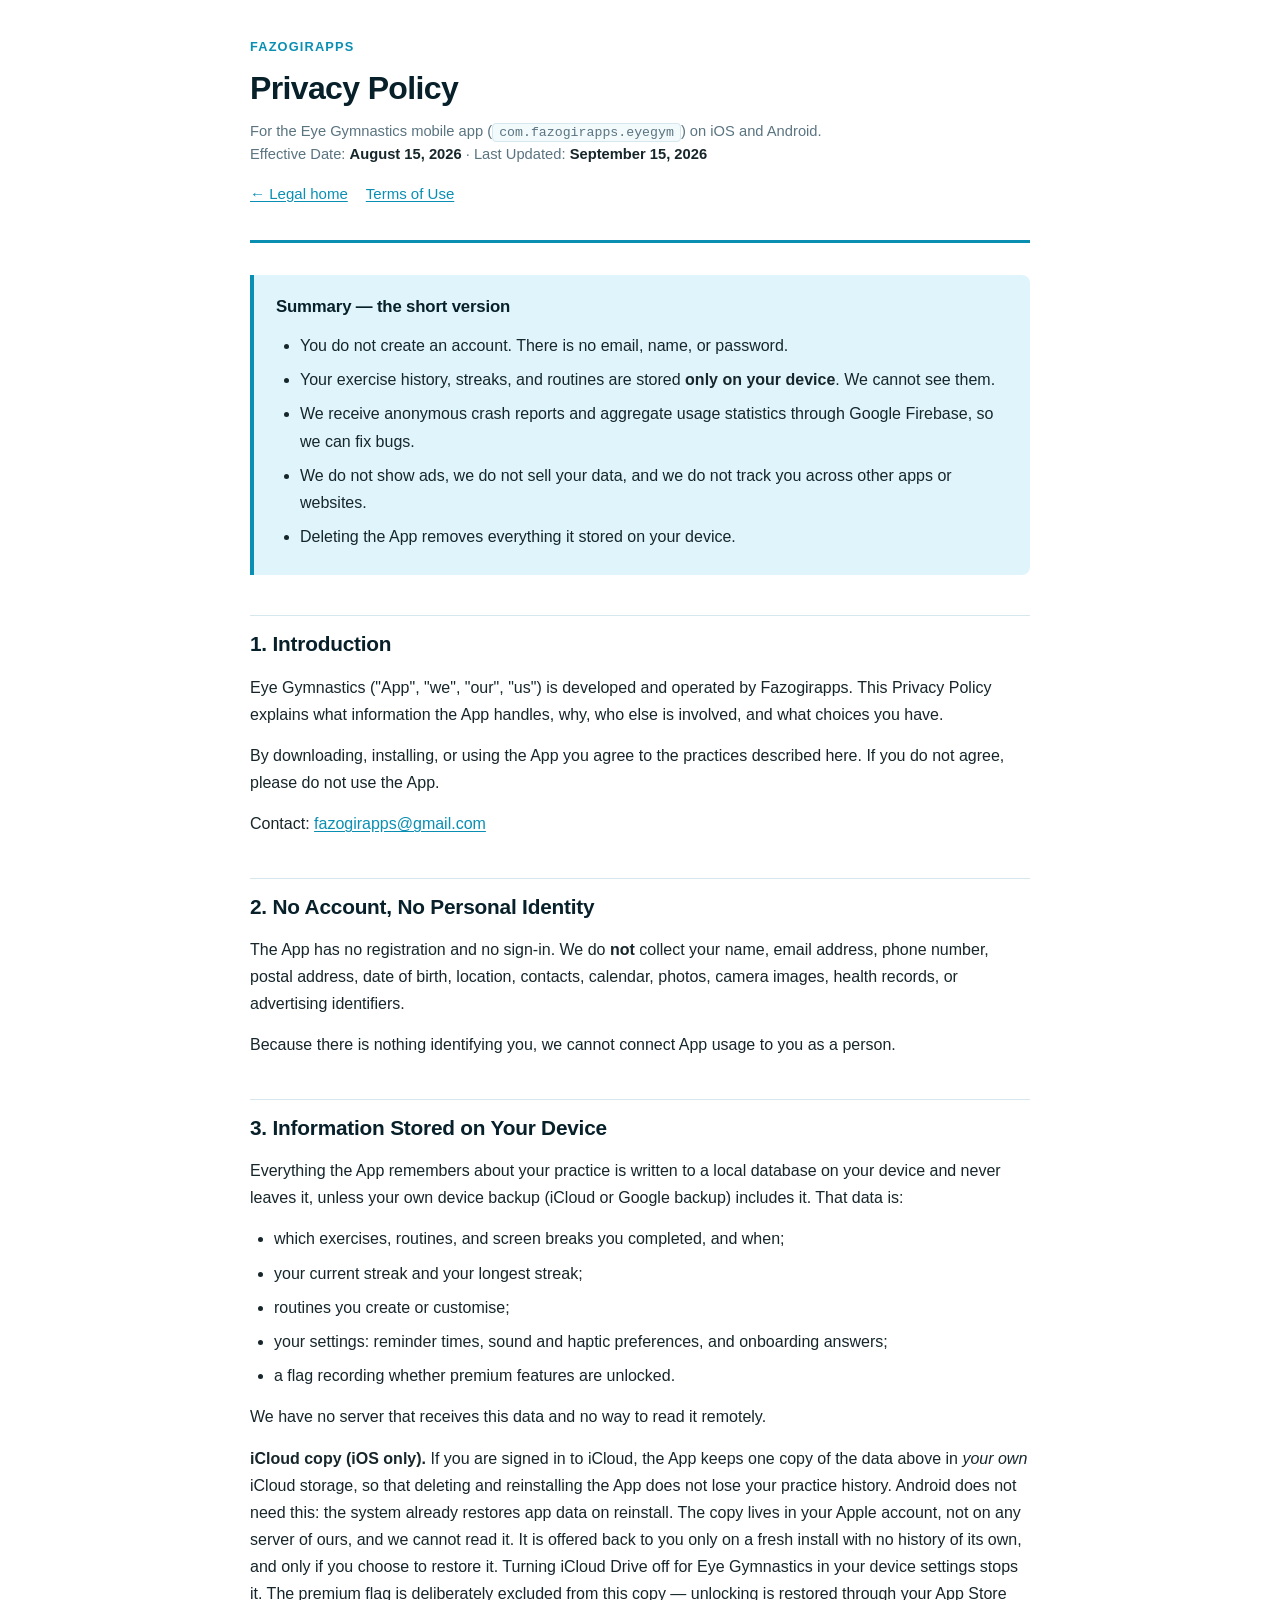
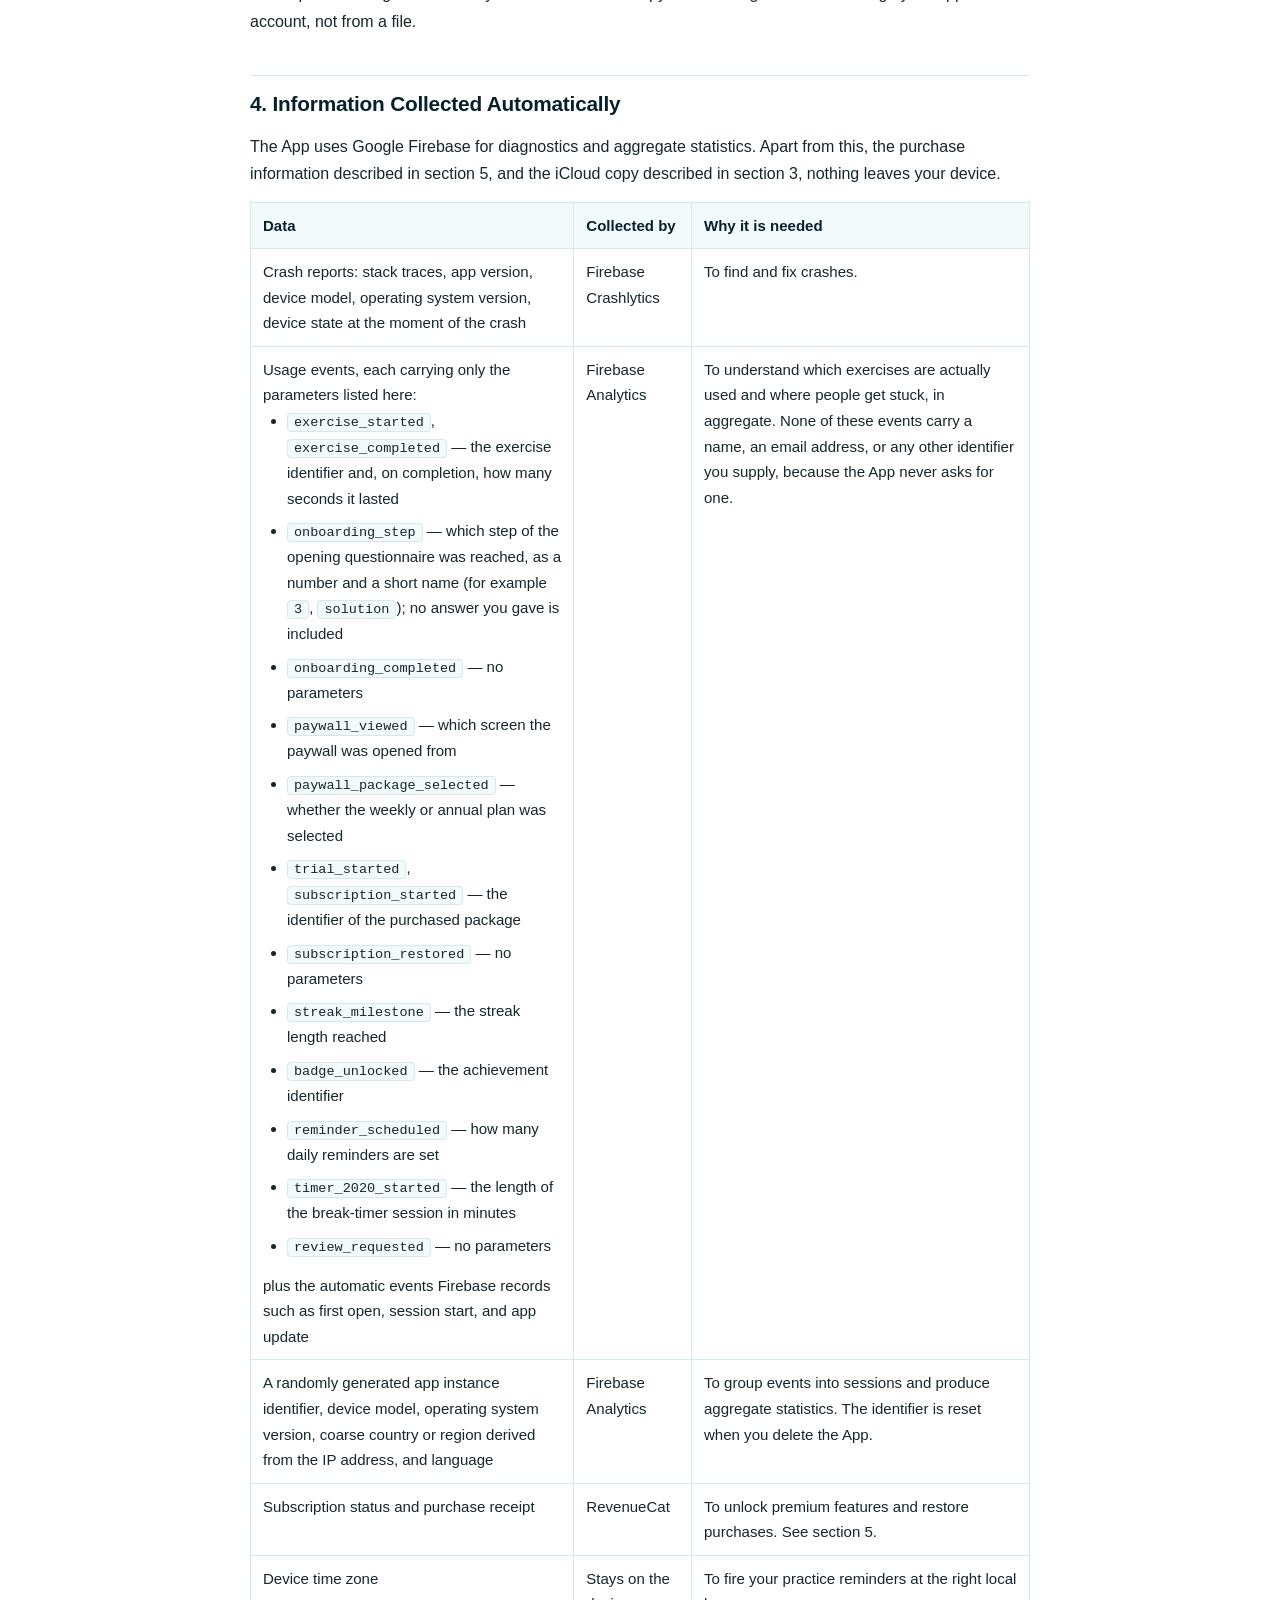
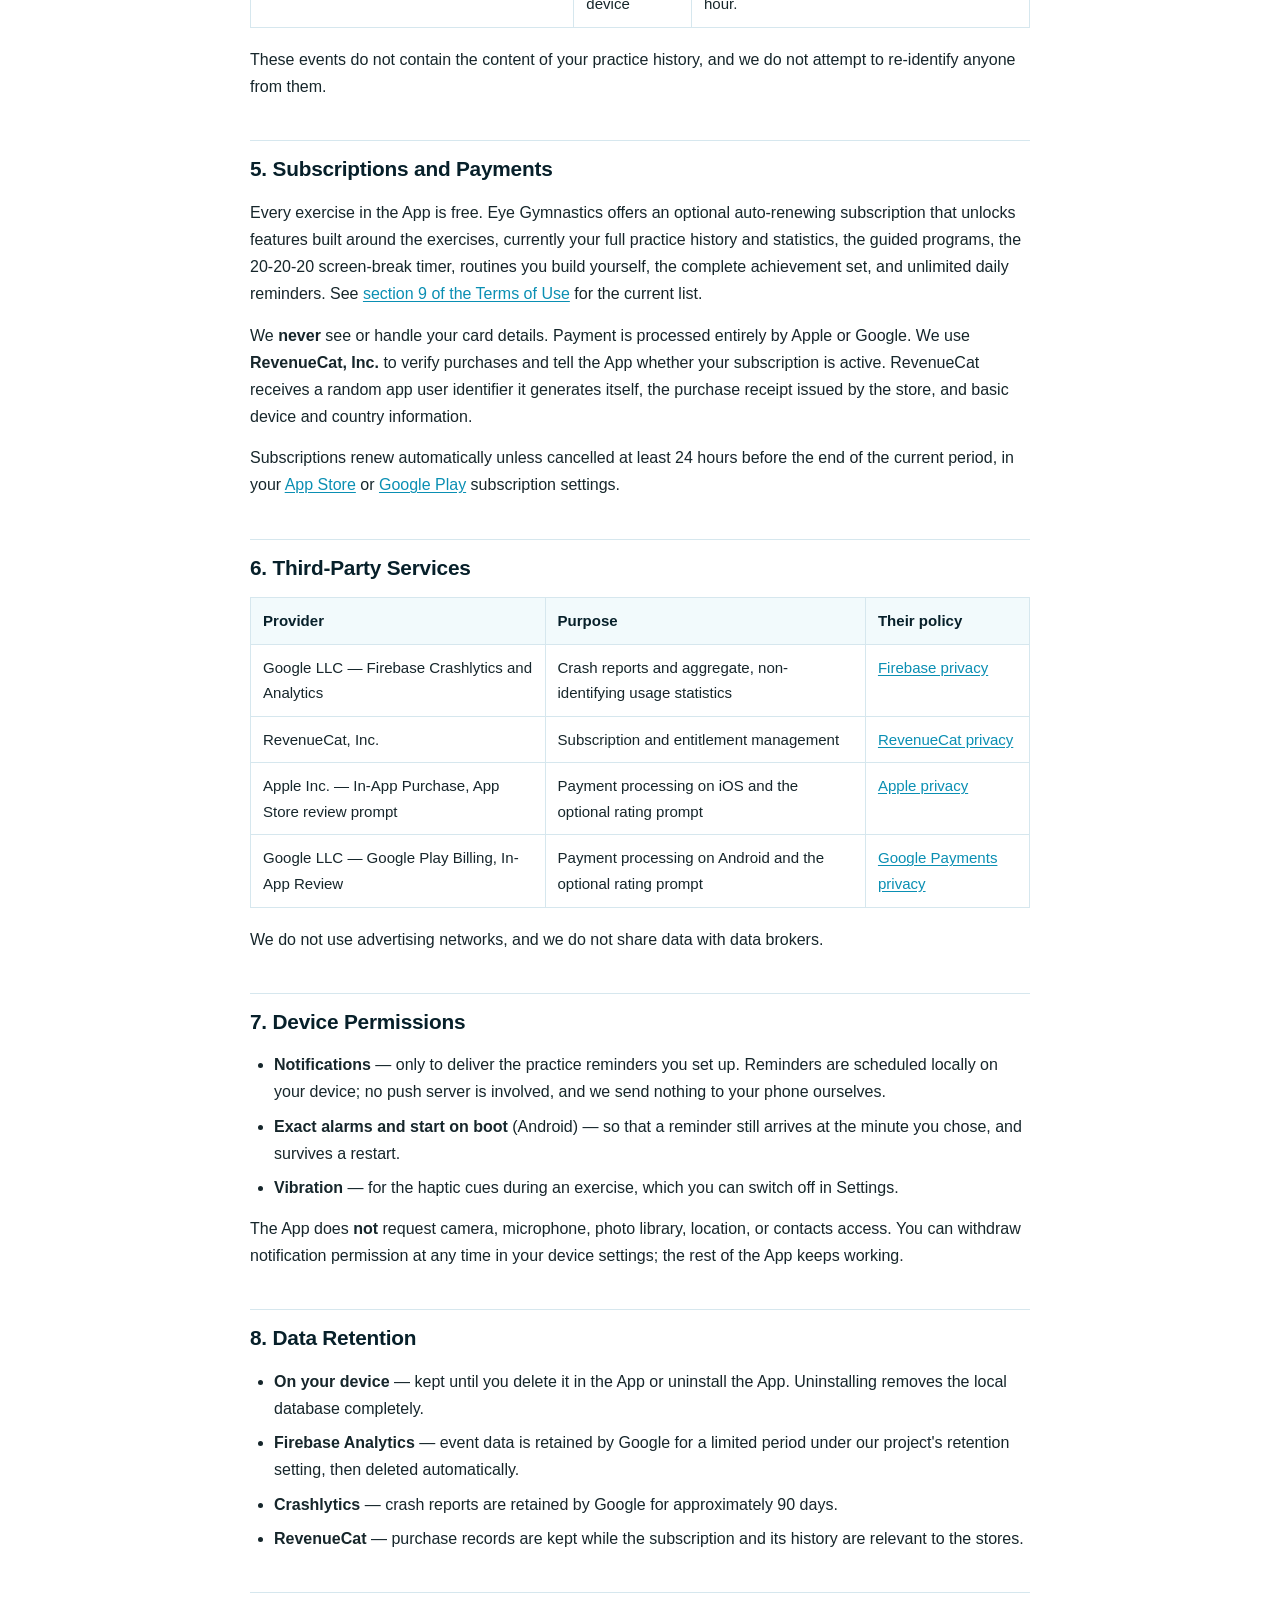
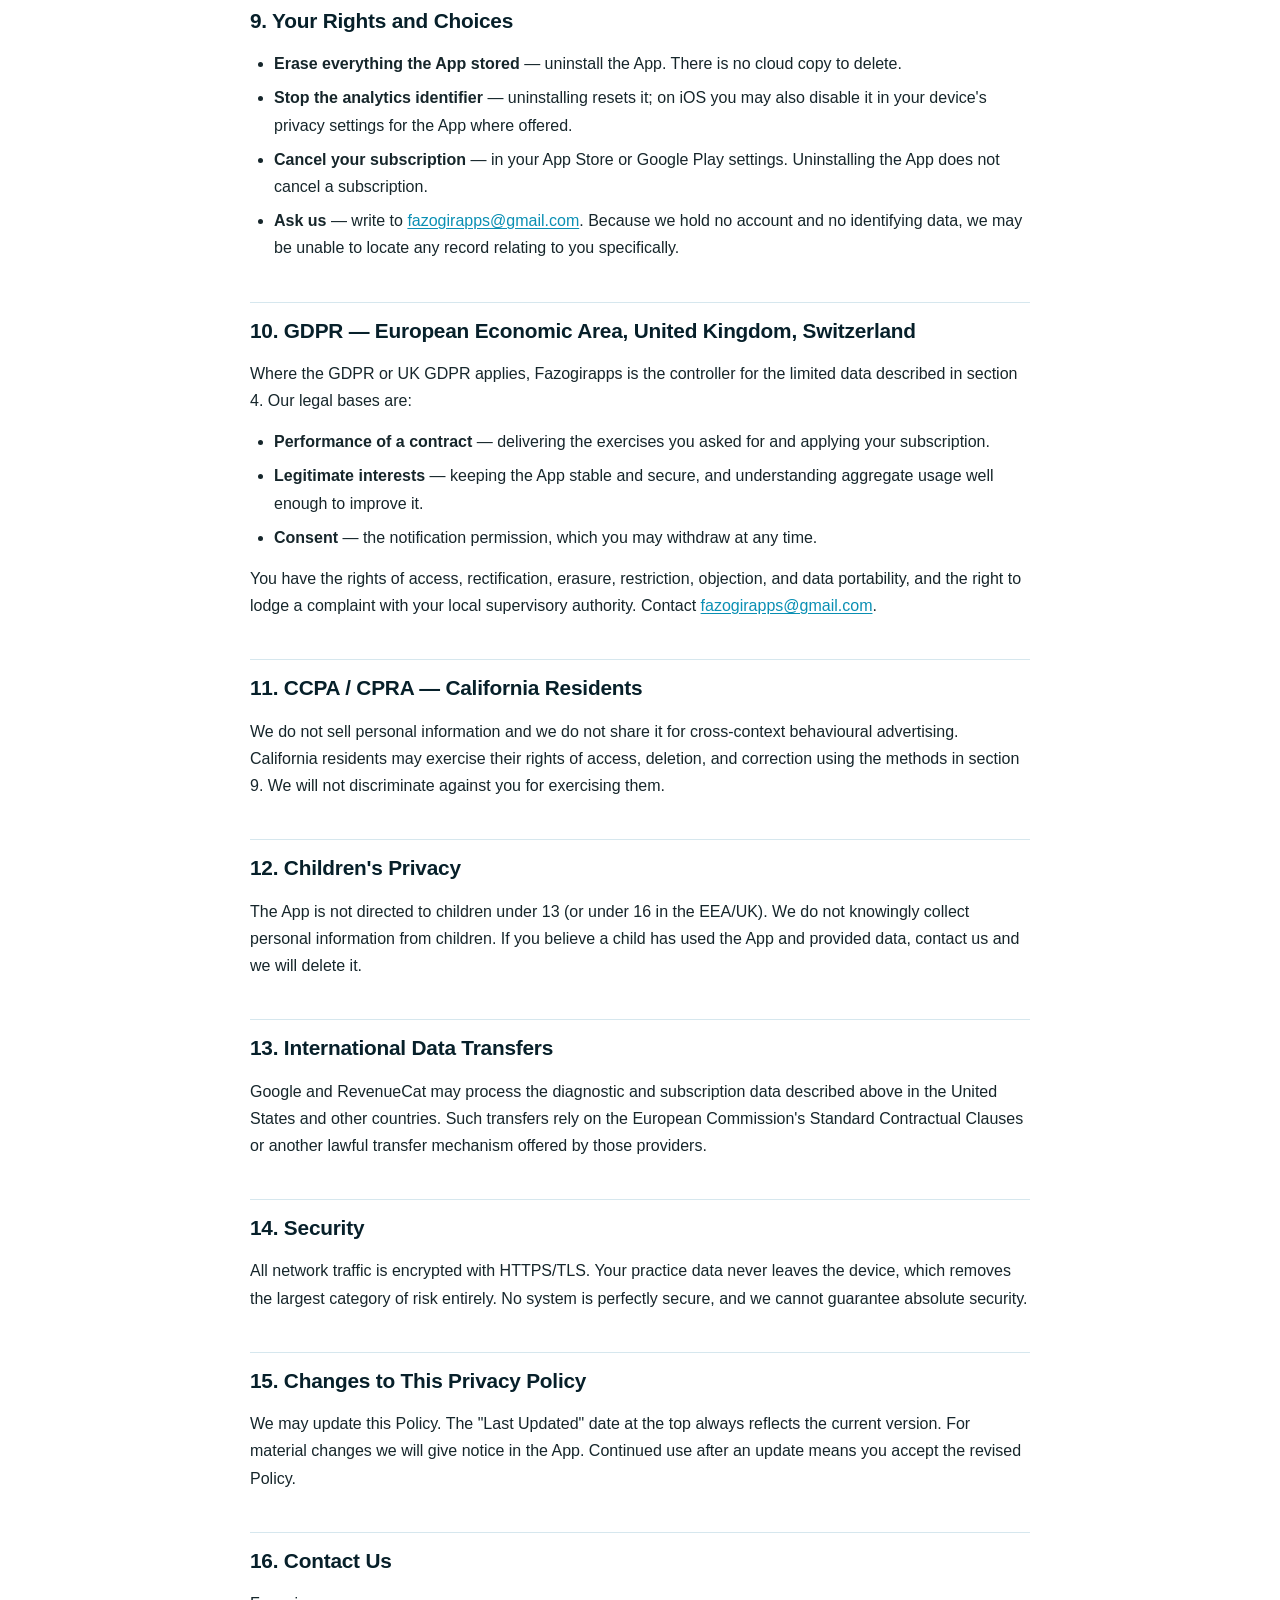
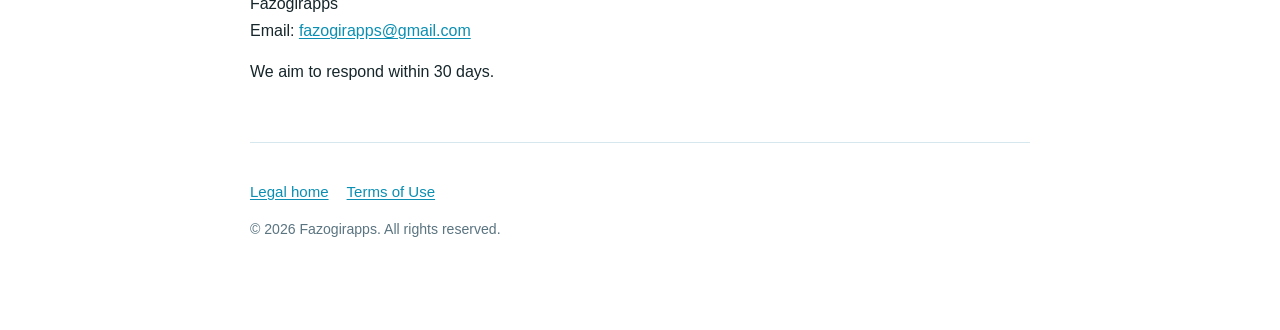
==== privacy.html @ 9fdc8860 "Disclose the onboarding step event The app now reports which step of the opening questionnaire a per" ====
<!DOCTYPE html>
<html lang="en">
<head>
<meta charset="UTF-8">
<meta name="viewport" content="width=device-width, initial-scale=1.0">
<title>Privacy Policy — Eye Gymnastics</title>
<meta name="description" content="Privacy Policy for Eye Gymnastics, a guided eye-exercise app for digital eye strain by Fazogirapps.">
<link rel="stylesheet" href="assets/style.css">
</head>
<body>

<header class="doc-header">
  <span class="brand">Fazogirapps</span>
  <h1>Privacy Policy</h1>
  <p class="meta">
    For the Eye Gymnastics mobile app (<code>com.fazogirapps.eyegym</code>) on iOS and Android.<br>
    Effective Date: <strong>August 15, 2026</strong> · Last Updated: <strong>September 15, 2026</strong>
  </p>
  <p class="nav-links"><a href="index.html">← Legal home</a><a href="terms.html">Terms of Use</a></p>
</header>

<div class="summary">
  <h2>Summary — the short version</h2>
  <ul>
    <li>You do not create an account. There is no email, name, or password.</li>
    <li>Your exercise history, streaks, and routines are stored <strong>only on your device</strong>. We cannot see them.</li>
    <li>We receive anonymous crash reports and aggregate usage statistics through Google Firebase, so we can fix bugs.</li>
    <li>We do not show ads, we do not sell your data, and we do not track you across other apps or websites.</li>
    <li>Deleting the App removes everything it stored on your device.</li>
  </ul>
</div>

<h2>1. Introduction</h2>
<p>Eye Gymnastics ("App", "we", "our", "us") is developed and operated by Fazogirapps. This Privacy Policy explains what information the App handles, why, who else is involved, and what choices you have.</p>
<p>By downloading, installing, or using the App you agree to the practices described here. If you do not agree, please do not use the App.</p>
<p>Contact: <a href="mailto:fazogirapps@gmail.com">fazogirapps@gmail.com</a></p>

<h2>2. No Account, No Personal Identity</h2>
<p>The App has no registration and no sign-in. We do <strong>not</strong> collect your name, email address, phone number, postal address, date of birth, location, contacts, calendar, photos, camera images, health records, or advertising identifiers.</p>
<p>Because there is nothing identifying you, we cannot connect App usage to you as a person.</p>

<h2>3. Information Stored on Your Device</h2>
<p>Everything the App remembers about your practice is written to a local database on your device and never leaves it, unless your own device backup (iCloud or Google backup) includes it. That data is:</p>
<ul>
  <li>which exercises, routines, and screen breaks you completed, and when;</li>
  <li>your current streak and your longest streak;</li>
  <li>routines you create or customise;</li>
  <li>your settings: reminder times, sound and haptic preferences, and onboarding answers;</li>
  <li>a flag recording whether premium features are unlocked.</li>
</ul>
<p>We have no server that receives this data and no way to read it remotely.</p>
<p><strong>iCloud copy (iOS only).</strong> If you are signed in to iCloud, the App keeps one copy of the data above in <em>your own</em> iCloud storage, so that deleting and reinstalling the App does not lose your practice history. Android does not need this: the system already restores app data on reinstall. The copy lives in your Apple account, not on any server of ours, and we cannot read it. It is offered back to you only on a fresh install with no history of its own, and only if you choose to restore it. Turning iCloud Drive off for Eye Gymnastics in your device settings stops it. The premium flag is deliberately excluded from this copy — unlocking is restored through your App Store account, not from a file.</p>

<h2>4. Information Collected Automatically</h2>
<p>The App uses Google Firebase for diagnostics and aggregate statistics. Apart from this, the purchase information described in section 5, and the iCloud copy described in section 3, nothing leaves your device.</p>
<div class="table-wrap">
<table>
  <thead>
    <tr><th>Data</th><th>Collected by</th><th>Why it is needed</th></tr>
  </thead>
  <tbody>
    <tr>
      <td>Crash reports: stack traces, app version, device model, operating system version, device state at the moment of the crash</td>
      <td>Firebase Crashlytics</td>
      <td>To find and fix crashes.</td>
    </tr>
    <tr>
      <td>Usage events, each carrying only the parameters listed here:
        <ul>
          <li><code>exercise_started</code>, <code>exercise_completed</code> — the exercise identifier and, on completion, how many seconds it lasted</li>
          <li><code>onboarding_step</code> — which step of the opening questionnaire was reached, as a number and a short name (for example <code>3</code>, <code>solution</code>); no answer you gave is included</li>
          <li><code>onboarding_completed</code> — no parameters</li>
          <li><code>paywall_viewed</code> — which screen the paywall was opened from</li>
          <li><code>paywall_package_selected</code> — whether the weekly or annual plan was selected</li>
          <li><code>trial_started</code>, <code>subscription_started</code> — the identifier of the purchased package</li>
          <li><code>subscription_restored</code> — no parameters</li>
          <li><code>streak_milestone</code> — the streak length reached</li>
          <li><code>badge_unlocked</code> — the achievement identifier</li>
          <li><code>reminder_scheduled</code> — how many daily reminders are set</li>
          <li><code>timer_2020_started</code> — the length of the break-timer session in minutes</li>
          <li><code>review_requested</code> — no parameters</li>
        </ul>
        plus the automatic events Firebase records such as first open, session start, and app update</td>
      <td>Firebase Analytics</td>
      <td>To understand which exercises are actually used and where people get stuck, in aggregate. None of these events carry a name, an email address, or any other identifier you supply, because the App never asks for one.</td>
    </tr>
    <tr>
      <td>A randomly generated app instance identifier, device model, operating system version, coarse country or region derived from the IP address, and language</td>
      <td>Firebase Analytics</td>
      <td>To group events into sessions and produce aggregate statistics. The identifier is reset when you delete the App.</td>
    </tr>
    <tr>
      <td>Subscription status and purchase receipt</td>
      <td>RevenueCat</td>
      <td>To unlock premium features and restore purchases. See section 5.</td>
    </tr>
    <tr>
      <td>Device time zone</td>
      <td>Stays on the device</td>
      <td>To fire your practice reminders at the right local hour.</td>
    </tr>
  </tbody>
</table>
</div>
<p>These events do not contain the content of your practice history, and we do not attempt to re-identify anyone from them.</p>

<h2>5. Subscriptions and Payments</h2>
<p>Every exercise in the App is free. Eye Gymnastics offers an optional auto-renewing subscription that unlocks features built around the exercises, currently your full practice history and statistics, the guided programs, the 20-20-20 screen-break timer, routines you build yourself, the complete achievement set, and unlimited daily reminders. See <a href="terms.html">section 9 of the Terms of Use</a> for the current list.</p>
<p>We <strong>never</strong> see or handle your card details. Payment is processed entirely by Apple or Google. We use <strong>RevenueCat, Inc.</strong> to verify purchases and tell the App whether your subscription is active. RevenueCat receives a random app user identifier it generates itself, the purchase receipt issued by the store, and basic device and country information.</p>
<p>Subscriptions renew automatically unless cancelled at least 24 hours before the end of the current period, in your <a href="https://apps.apple.com/account/subscriptions" target="_blank" rel="noopener">App Store</a> or <a href="https://play.google.com/store/account/subscriptions" target="_blank" rel="noopener">Google Play</a> subscription settings.</p>

<h2>6. Third-Party Services</h2>
<div class="table-wrap">
<table>
  <thead>
    <tr><th>Provider</th><th>Purpose</th><th>Their policy</th></tr>
  </thead>
  <tbody>
    <tr>
      <td>Google LLC — Firebase Crashlytics and Analytics</td>
      <td>Crash reports and aggregate, non-identifying usage statistics</td>
      <td><a href="https://firebase.google.com/support/privacy" target="_blank" rel="noopener">Firebase privacy</a></td>
    </tr>
    <tr>
      <td>RevenueCat, Inc.</td>
      <td>Subscription and entitlement management</td>
      <td><a href="https://www.revenuecat.com/privacy" target="_blank" rel="noopener">RevenueCat privacy</a></td>
    </tr>
    <tr>
      <td>Apple Inc. — In-App Purchase, App Store review prompt</td>
      <td>Payment processing on iOS and the optional rating prompt</td>
      <td><a href="https://www.apple.com/legal/privacy/" target="_blank" rel="noopener">Apple privacy</a></td>
    </tr>
    <tr>
      <td>Google LLC — Google Play Billing, In-App Review</td>
      <td>Payment processing on Android and the optional rating prompt</td>
      <td><a href="https://payments.google.com/files/privacy.html" target="_blank" rel="noopener">Google Payments privacy</a></td>
    </tr>
  </tbody>
</table>
</div>
<p>We do not use advertising networks, and we do not share data with data brokers.</p>

<h2>7. Device Permissions</h2>
<ul>
  <li><strong>Notifications</strong> — only to deliver the practice reminders you set up. Reminders are scheduled locally on your device; no push server is involved, and we send nothing to your phone ourselves.</li>
  <li><strong>Exact alarms and start on boot</strong> (Android) — so that a reminder still arrives at the minute you chose, and survives a restart.</li>
  <li><strong>Vibration</strong> — for the haptic cues during an exercise, which you can switch off in Settings.</li>
</ul>
<p>The App does <strong>not</strong> request camera, microphone, photo library, location, or contacts access. You can withdraw notification permission at any time in your device settings; the rest of the App keeps working.</p>

<h2>8. Data Retention</h2>
<ul>
  <li><strong>On your device</strong> — kept until you delete it in the App or uninstall the App. Uninstalling removes the local database completely.</li>
  <li><strong>Firebase Analytics</strong> — event data is retained by Google for a limited period under our project's retention setting, then deleted automatically.</li>
  <li><strong>Crashlytics</strong> — crash reports are retained by Google for approximately 90 days.</li>
  <li><strong>RevenueCat</strong> — purchase records are kept while the subscription and its history are relevant to the stores.</li>
</ul>

<h2>9. Your Rights and Choices</h2>
<ul>
  <li><strong>Erase everything the App stored</strong> — uninstall the App. There is no cloud copy to delete.</li>
  <li><strong>Stop the analytics identifier</strong> — uninstalling resets it; on iOS you may also disable it in your device's privacy settings for the App where offered.</li>
  <li><strong>Cancel your subscription</strong> — in your App Store or Google Play settings. Uninstalling the App does not cancel a subscription.</li>
  <li><strong>Ask us</strong> — write to <a href="mailto:fazogirapps@gmail.com">fazogirapps@gmail.com</a>. Because we hold no account and no identifying data, we may be unable to locate any record relating to you specifically.</li>
</ul>

<h2>10. GDPR — European Economic Area, United Kingdom, Switzerland</h2>
<p>Where the GDPR or UK GDPR applies, Fazogirapps is the controller for the limited data described in section 4. Our legal bases are:</p>
<ul>
  <li><strong>Performance of a contract</strong> — delivering the exercises you asked for and applying your subscription.</li>
  <li><strong>Legitimate interests</strong> — keeping the App stable and secure, and understanding aggregate usage well enough to improve it.</li>
  <li><strong>Consent</strong> — the notification permission, which you may withdraw at any time.</li>
</ul>
<p>You have the rights of access, rectification, erasure, restriction, objection, and data portability, and the right to lodge a complaint with your local supervisory authority. Contact <a href="mailto:fazogirapps@gmail.com">fazogirapps@gmail.com</a>.</p>

<h2>11. CCPA / CPRA — California Residents</h2>
<p>We do not sell personal information and we do not share it for cross-context behavioural advertising. California residents may exercise their rights of access, deletion, and correction using the methods in section 9. We will not discriminate against you for exercising them.</p>

<h2>12. Children's Privacy</h2>
<p>The App is not directed to children under 13 (or under 16 in the EEA/UK). We do not knowingly collect personal information from children. If you believe a child has used the App and provided data, contact us and we will delete it.</p>

<h2>13. International Data Transfers</h2>
<p>Google and RevenueCat may process the diagnostic and subscription data described above in the United States and other countries. Such transfers rely on the European Commission's Standard Contractual Clauses or another lawful transfer mechanism offered by those providers.</p>

<h2>14. Security</h2>
<p>All network traffic is encrypted with HTTPS/TLS. Your practice data never leaves the device, which removes the largest category of risk entirely. No system is perfectly secure, and we cannot guarantee absolute security.</p>

<h2>15. Changes to This Privacy Policy</h2>
<p>We may update this Policy. The "Last Updated" date at the top always reflects the current version. For material changes we will give notice in the App. Continued use after an update means you accept the revised Policy.</p>

<h2>16. Contact Us</h2>
<p>Fazogirapps<br>Email: <a href="mailto:fazogirapps@gmail.com">fazogirapps@gmail.com</a></p>
<p>We aim to respond within 30 days.</p>

<div class="footer">
  <p class="nav-links"><a href="index.html">Legal home</a><a href="terms.html">Terms of Use</a></p>
  <p>© 2026 Fazogirapps. All rights reserved.</p>
</div>

</body>
</html>
---- assets/style.css ----
/* Eye Gymnastics legal pages — shared styles */
:root {
  --bg: #ffffff;
  --bg-soft: #f2fafc;
  --bg-card: #ffffff;
  --text: #16262b;
  --text-muted: #5a7480;
  --heading: #07202a;
  --accent: #0a8fb3;
  --accent-soft: #e0f5fb;
  --border: #d6e7ee;
  --warn-bg: #fff8e6;
  --warn-border: #e6b800;
  --warn-text: #6b4e00;
}

@media (prefers-color-scheme: dark) {
  :root {
    --bg: #08181f;
    --bg-soft: #0c2029;
    --bg-card: #0d232d;
    --text: #d2e9f1;
    --text-muted: #87b0bf;
    --heading: #e6f8fd;
    --accent: #35d8f5;
    --accent-soft: #0f2f3b;
    --border: #1a3f4e;
    --warn-bg: #2a2205;
    --warn-border: #a88700;
    --warn-text: #f0d98a;
  }
}

* { box-sizing: border-box; }

body {
  font-family: -apple-system, BlinkMacSystemFont, "Segoe UI", Roboto, Helvetica, Arial, sans-serif;
  line-height: 1.7;
  color: var(--text);
  background: var(--bg);
  max-width: 820px;
  margin: 0 auto;
  padding: 32px 20px 80px;
  font-size: 16px;
  -webkit-text-size-adjust: 100%;
}

header.doc-header {
  border-bottom: 3px solid var(--accent);
  padding-bottom: 20px;
  margin-bottom: 32px;
}

.brand {
  display: inline-block;
  font-size: 0.8rem;
  font-weight: 700;
  letter-spacing: 0.09em;
  text-transform: uppercase;
  color: var(--accent);
  margin-bottom: 10px;
}

h1 {
  color: var(--heading);
  font-size: 2rem;
  line-height: 1.25;
  margin: 0 0 12px;
  letter-spacing: -0.02em;
}

h2 {
  color: var(--heading);
  font-size: 1.3rem;
  margin: 40px 0 12px;
  padding-top: 10px;
  border-top: 1px solid var(--border);
  letter-spacing: -0.01em;
}

h3 {
  color: var(--heading);
  font-size: 1.05rem;
  margin: 26px 0 8px;
}

.meta {
  color: var(--text-muted);
  font-size: 0.92rem;
  line-height: 1.6;
  margin: 0;
}

.meta strong { color: var(--text); }

p { margin: 0 0 14px; }
ul, ol { margin: 0 0 14px; padding-left: 24px; }
li { margin-bottom: 7px; }

a { color: var(--accent); text-decoration: underline; text-underline-offset: 2px; }
a:hover { text-decoration-thickness: 2px; }

code {
  background: var(--bg-soft);
  border: 1px solid var(--border);
  border-radius: 4px;
  padding: 1px 6px;
  font-size: 0.9em;
  font-family: ui-monospace, SFMono-Regular, Menlo, Consolas, monospace;
  word-break: break-word;
}

.summary {
  background: var(--accent-soft);
  border-left: 4px solid var(--accent);
  border-radius: 0 8px 8px 0;
  padding: 18px 22px;
  margin: 0 0 32px;
}
.summary h2 {
  margin: 0 0 10px;
  border-top: none;
  padding-top: 0;
  font-size: 1.05rem;
}
.summary ul { margin-bottom: 0; }

.warning {
  background: var(--warn-bg);
  border: 1px solid var(--warn-border);
  border-left: 4px solid var(--warn-border);
  border-radius: 0 8px 8px 0;
  padding: 18px 22px;
  margin: 20px 0;
  color: var(--warn-text);
}
.warning strong { color: var(--warn-text); }
.warning p:last-child { margin-bottom: 0; }

.table-wrap { overflow-x: auto; margin: 0 0 18px; }
table {
  border-collapse: collapse;
  width: 100%;
  font-size: 0.94rem;
  min-width: 480px;
}
th, td {
  border: 1px solid var(--border);
  padding: 10px 12px;
  text-align: left;
  vertical-align: top;
}
th { background: var(--bg-soft); color: var(--heading); font-weight: 600; }

.footer {
  margin-top: 56px;
  padding-top: 22px;
  border-top: 1px solid var(--border);
  font-size: 0.88rem;
  color: var(--text-muted);
}

.nav-links {
  margin-top: 14px;
  font-size: 0.94rem;
}
.nav-links a { margin-right: 18px; }

@media (max-width: 600px) {
  body { padding: 24px 16px 60px; font-size: 15px; }
  h1 { font-size: 1.55rem; }
  h2 { font-size: 1.15rem; }
}
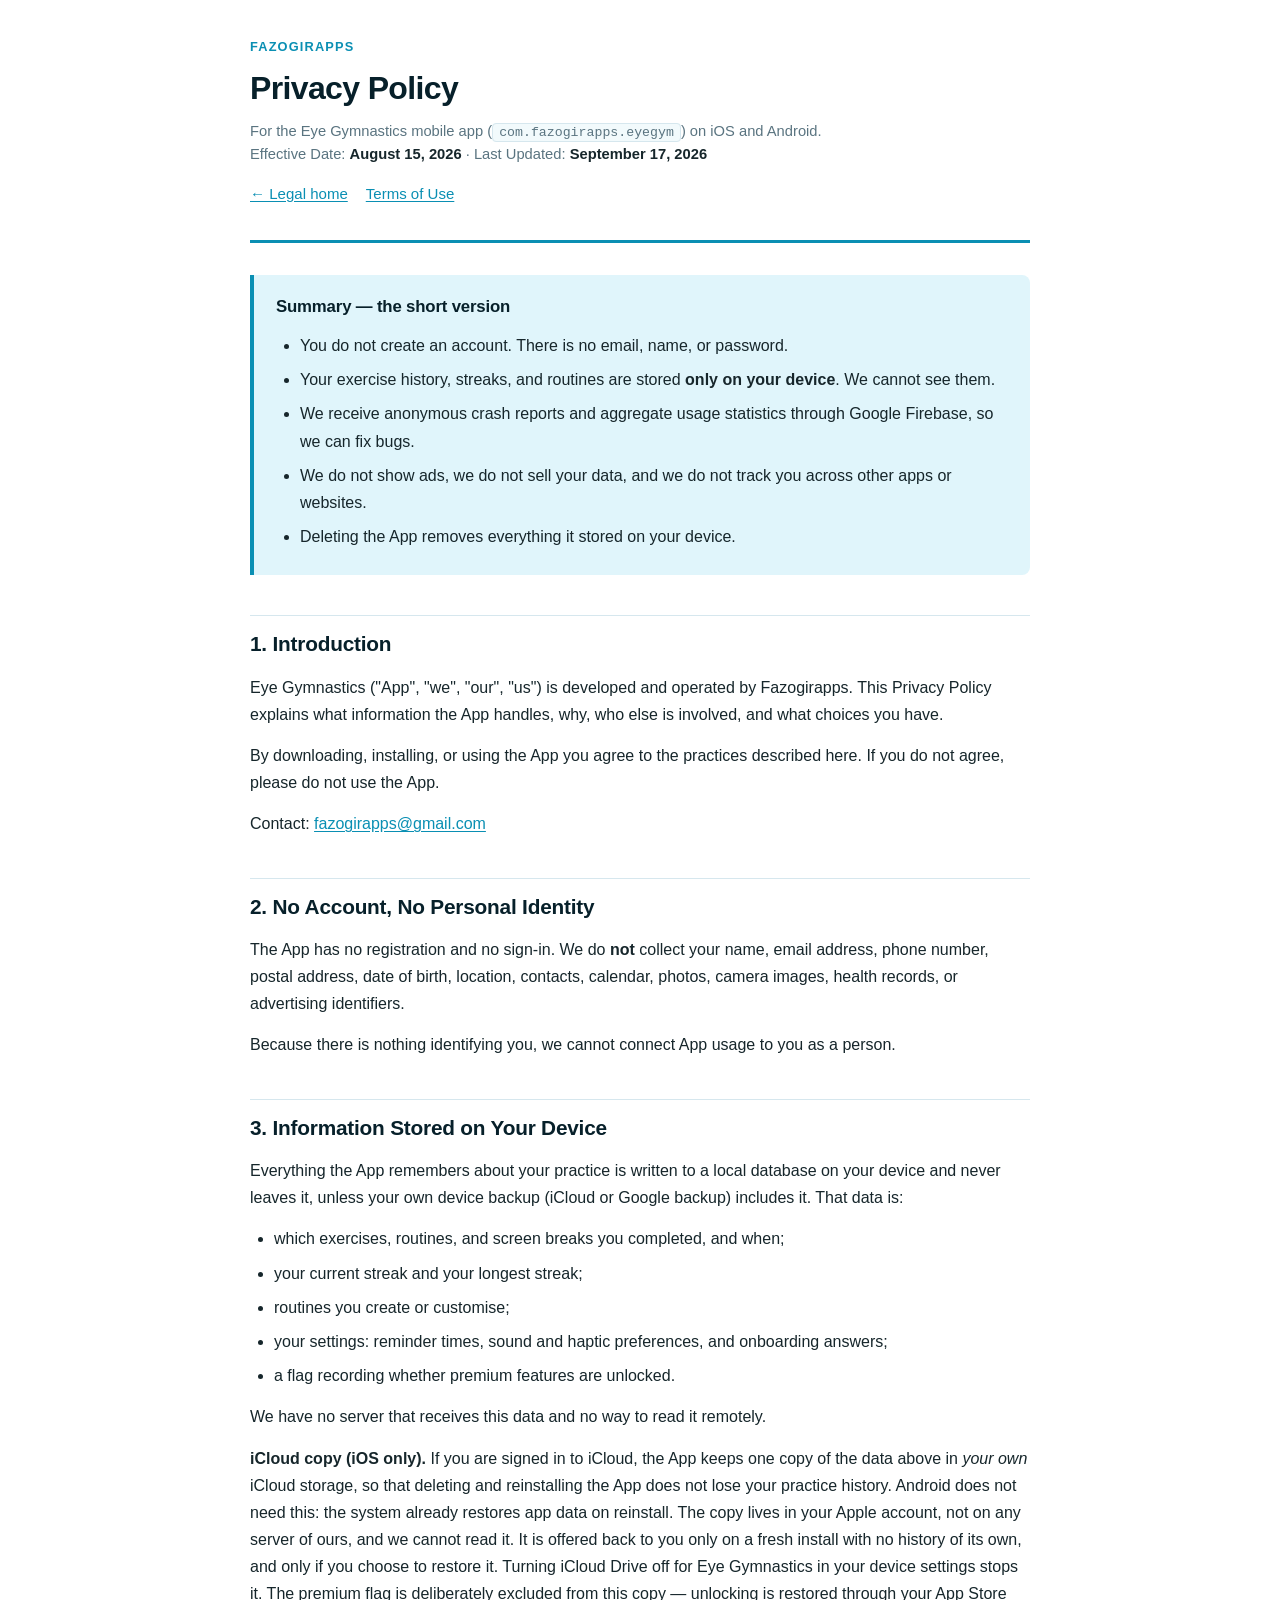
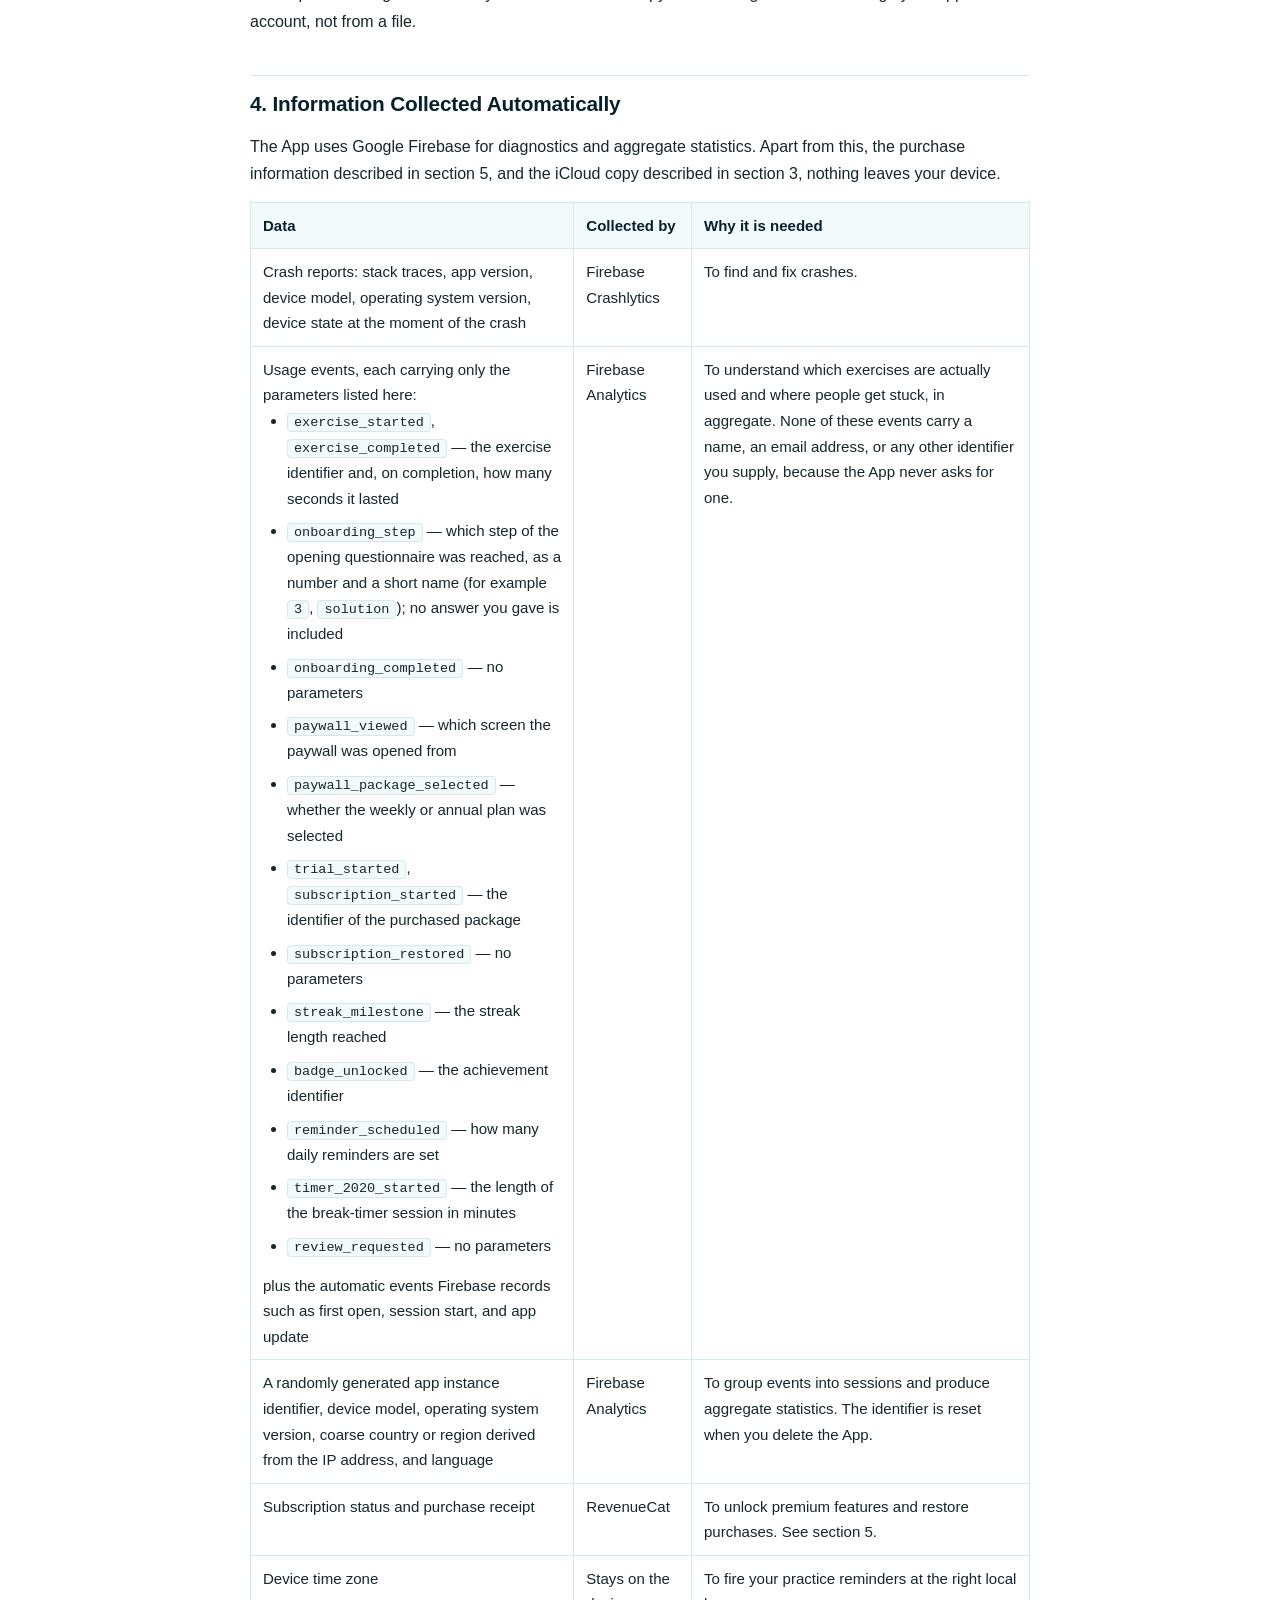
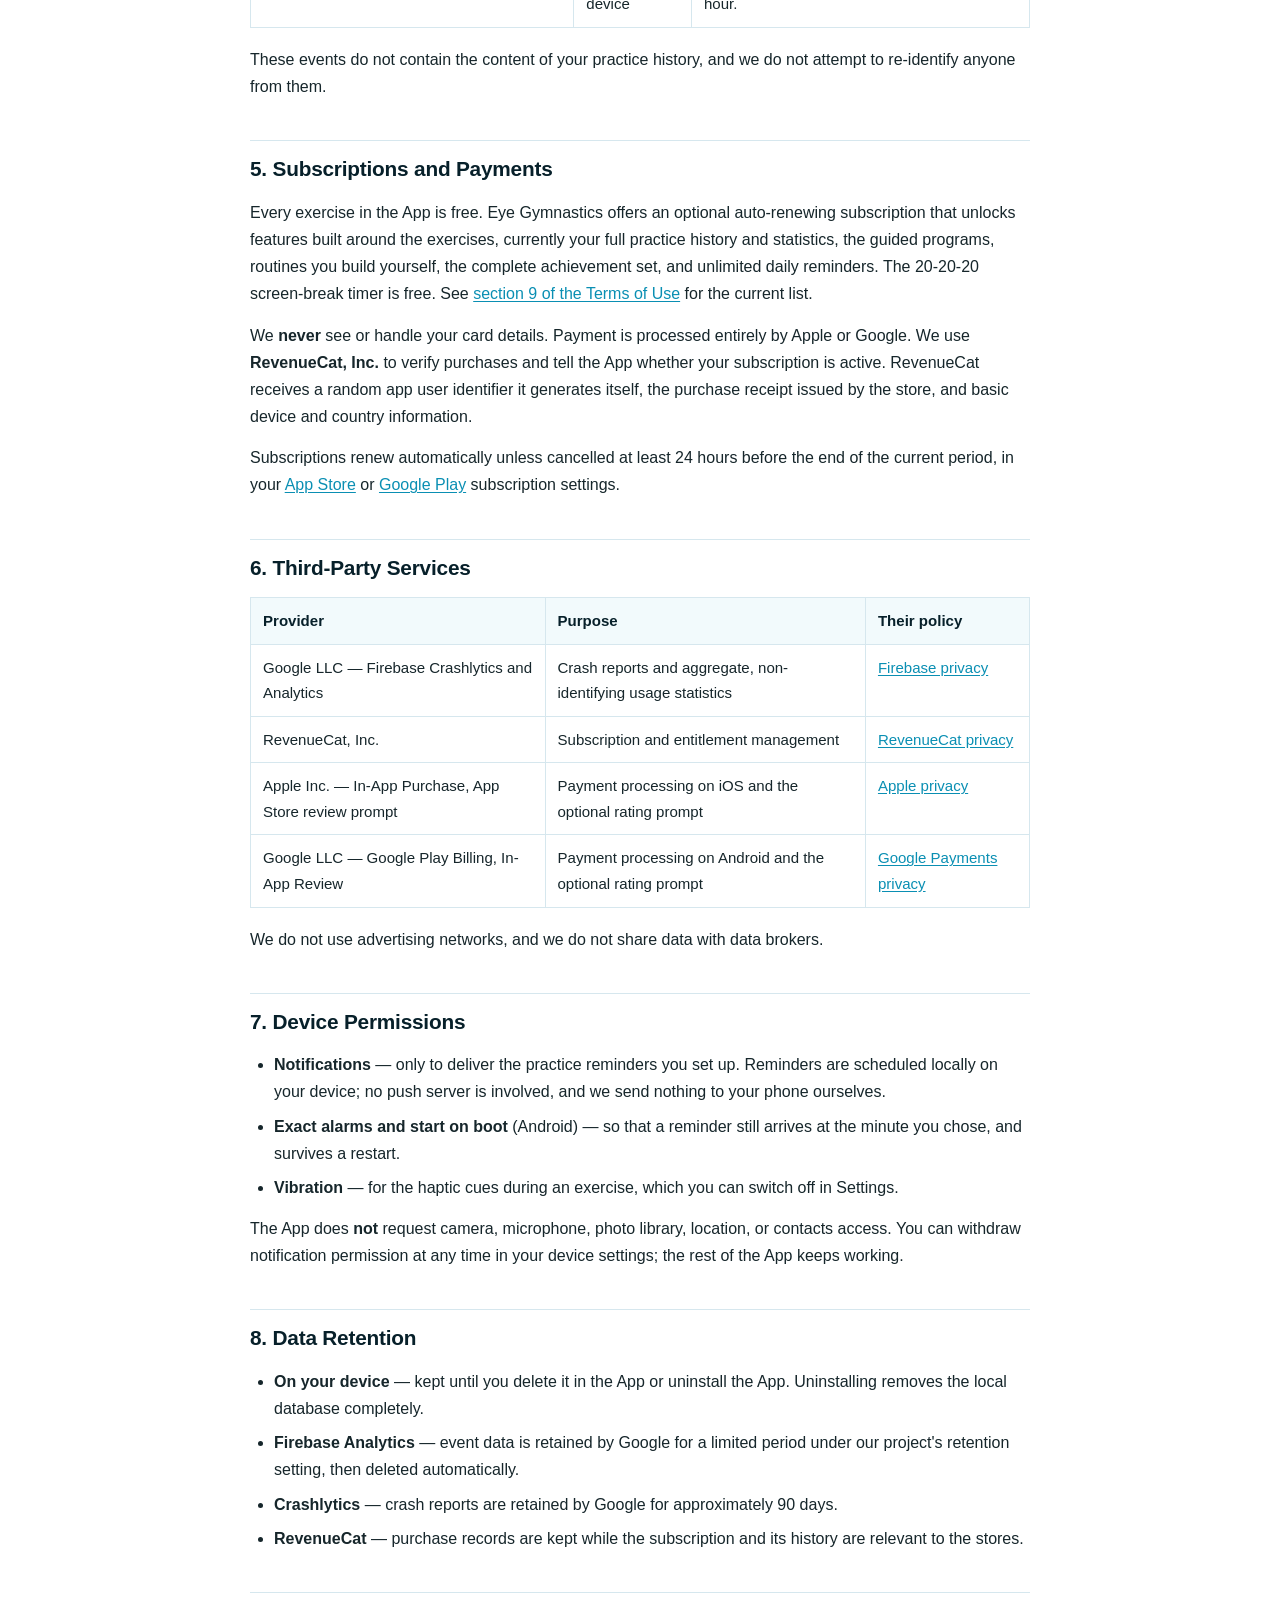
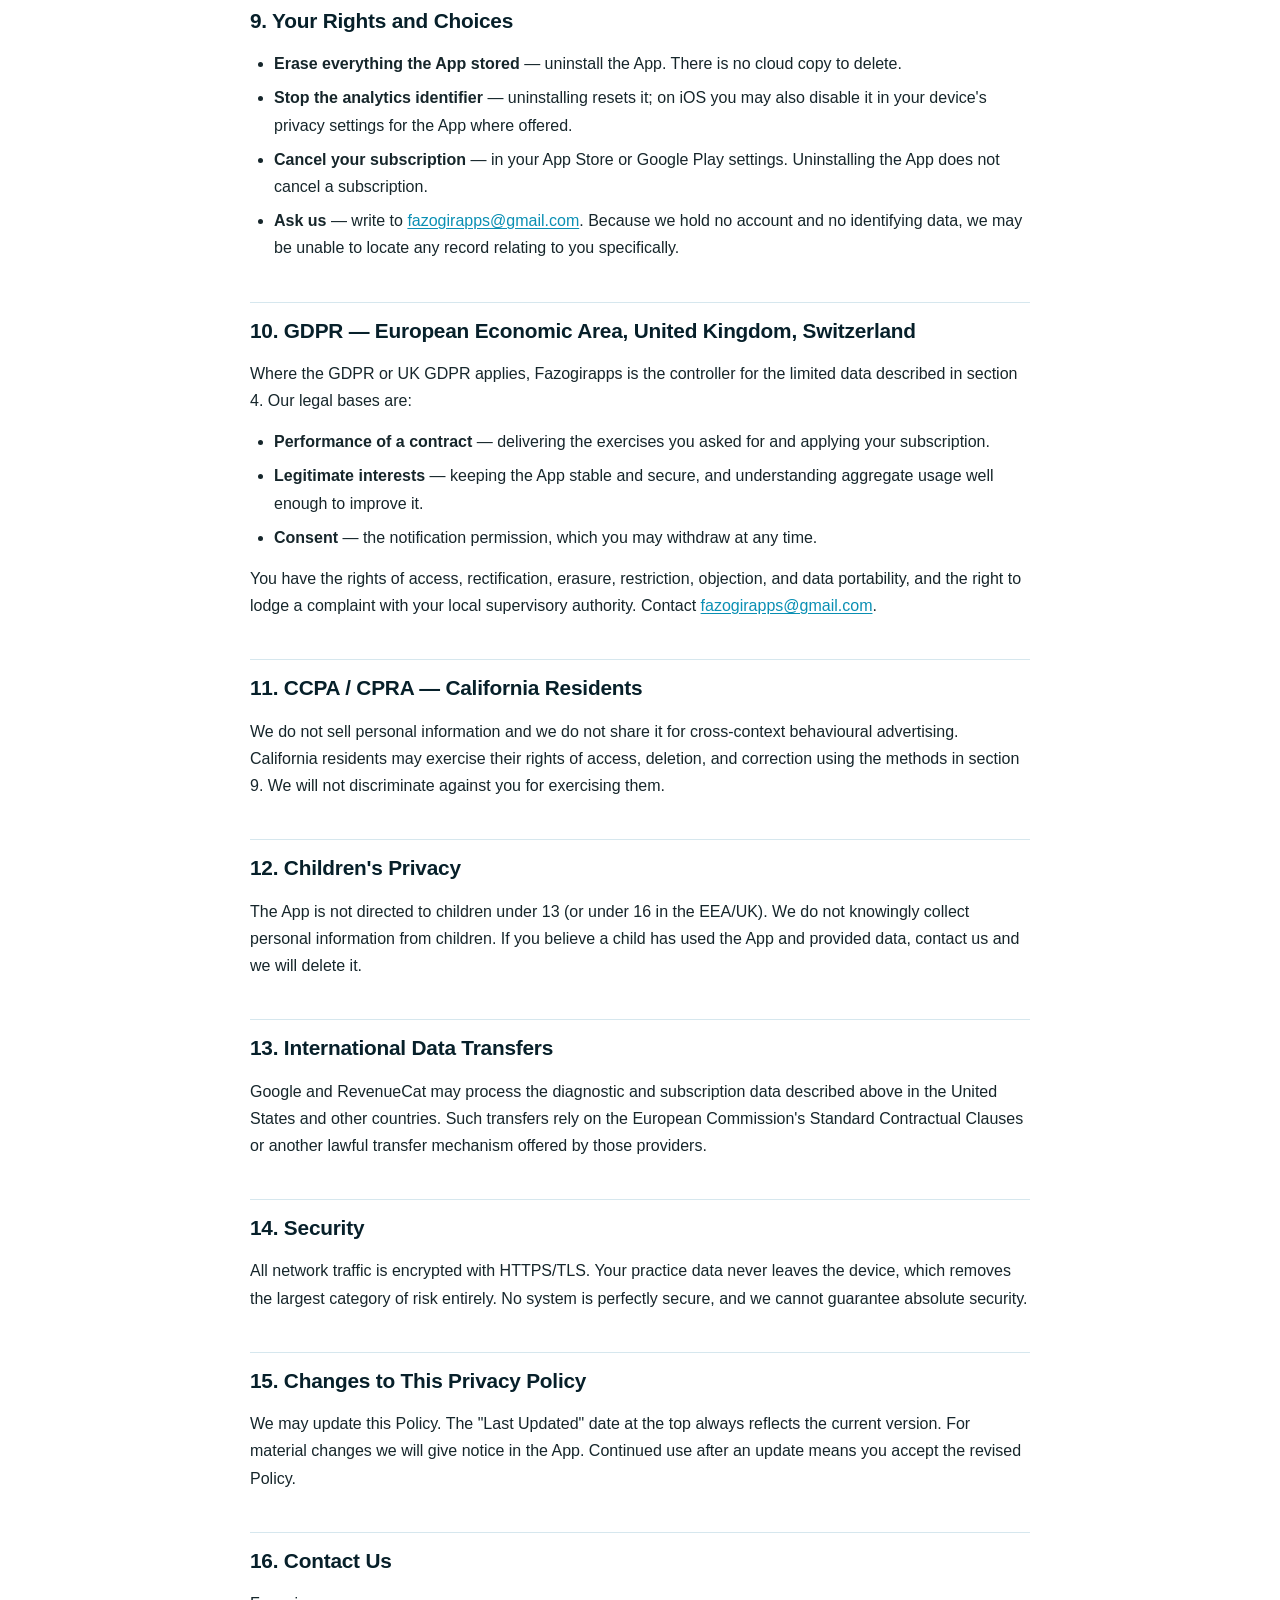
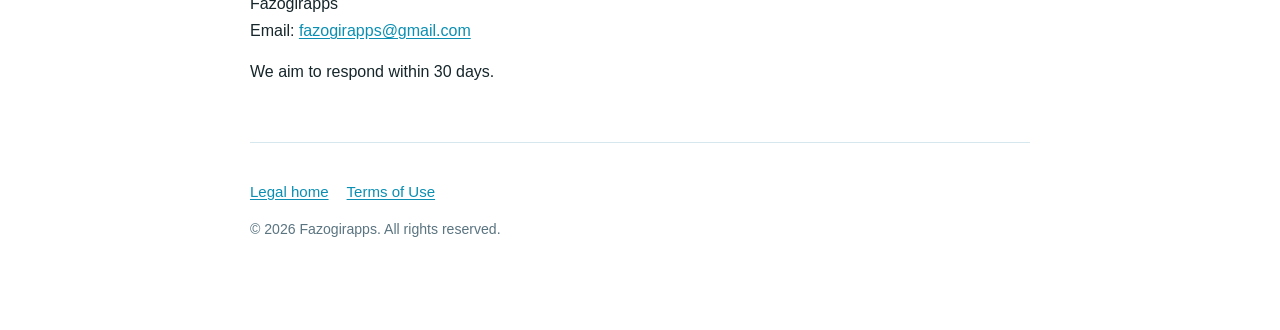
==== commit e0f99f3a: "The break timer is free, so take it out of what Premium sells Terms 9.1 and 9.2 and Privacy 5 listed" ====
--- a/privacy.html
+++ b/privacy.html
@@ -14,7 +14,7 @@
   <h1>Privacy Policy</h1>
   <p class="meta">
     For the Eye Gymnastics mobile app (<code>com.fazogirapps.eyegym</code>) on iOS and Android.<br>
-    Effective Date: <strong>August 15, 2026</strong> · Last Updated: <strong>September 15, 2026</strong>
+    Effective Date: <strong>August 15, 2026</strong> · Last Updated: <strong>September 17, 2026</strong>
   </p>
   <p class="nav-links"><a href="index.html">← Legal home</a><a href="terms.html">Terms of Use</a></p>
 </header>
@@ -105,7 +105,7 @@
 <p>These events do not contain the content of your practice history, and we do not attempt to re-identify anyone from them.</p>
 
 <h2>5. Subscriptions and Payments</h2>
-<p>Every exercise in the App is free. Eye Gymnastics offers an optional auto-renewing subscription that unlocks features built around the exercises, currently your full practice history and statistics, the guided programs, the 20-20-20 screen-break timer, routines you build yourself, the complete achievement set, and unlimited daily reminders. See <a href="terms.html">section 9 of the Terms of Use</a> for the current list.</p>
+<p>Every exercise in the App is free. Eye Gymnastics offers an optional auto-renewing subscription that unlocks features built around the exercises, currently your full practice history and statistics, the guided programs, routines you build yourself, the complete achievement set, and unlimited daily reminders. The 20-20-20 screen-break timer is free. See <a href="terms.html">section 9 of the Terms of Use</a> for the current list.</p>
 <p>We <strong>never</strong> see or handle your card details. Payment is processed entirely by Apple or Google. We use <strong>RevenueCat, Inc.</strong> to verify purchases and tell the App whether your subscription is active. RevenueCat receives a random app user identifier it generates itself, the purchase receipt issued by the store, and basic device and country information.</p>
 <p>Subscriptions renew automatically unless cancelled at least 24 hours before the end of the current period, in your <a href="https://apps.apple.com/account/subscriptions" target="_blank" rel="noopener">App Store</a> or <a href="https://play.google.com/store/account/subscriptions" target="_blank" rel="noopener">Google Play</a> subscription settings.</p>
 
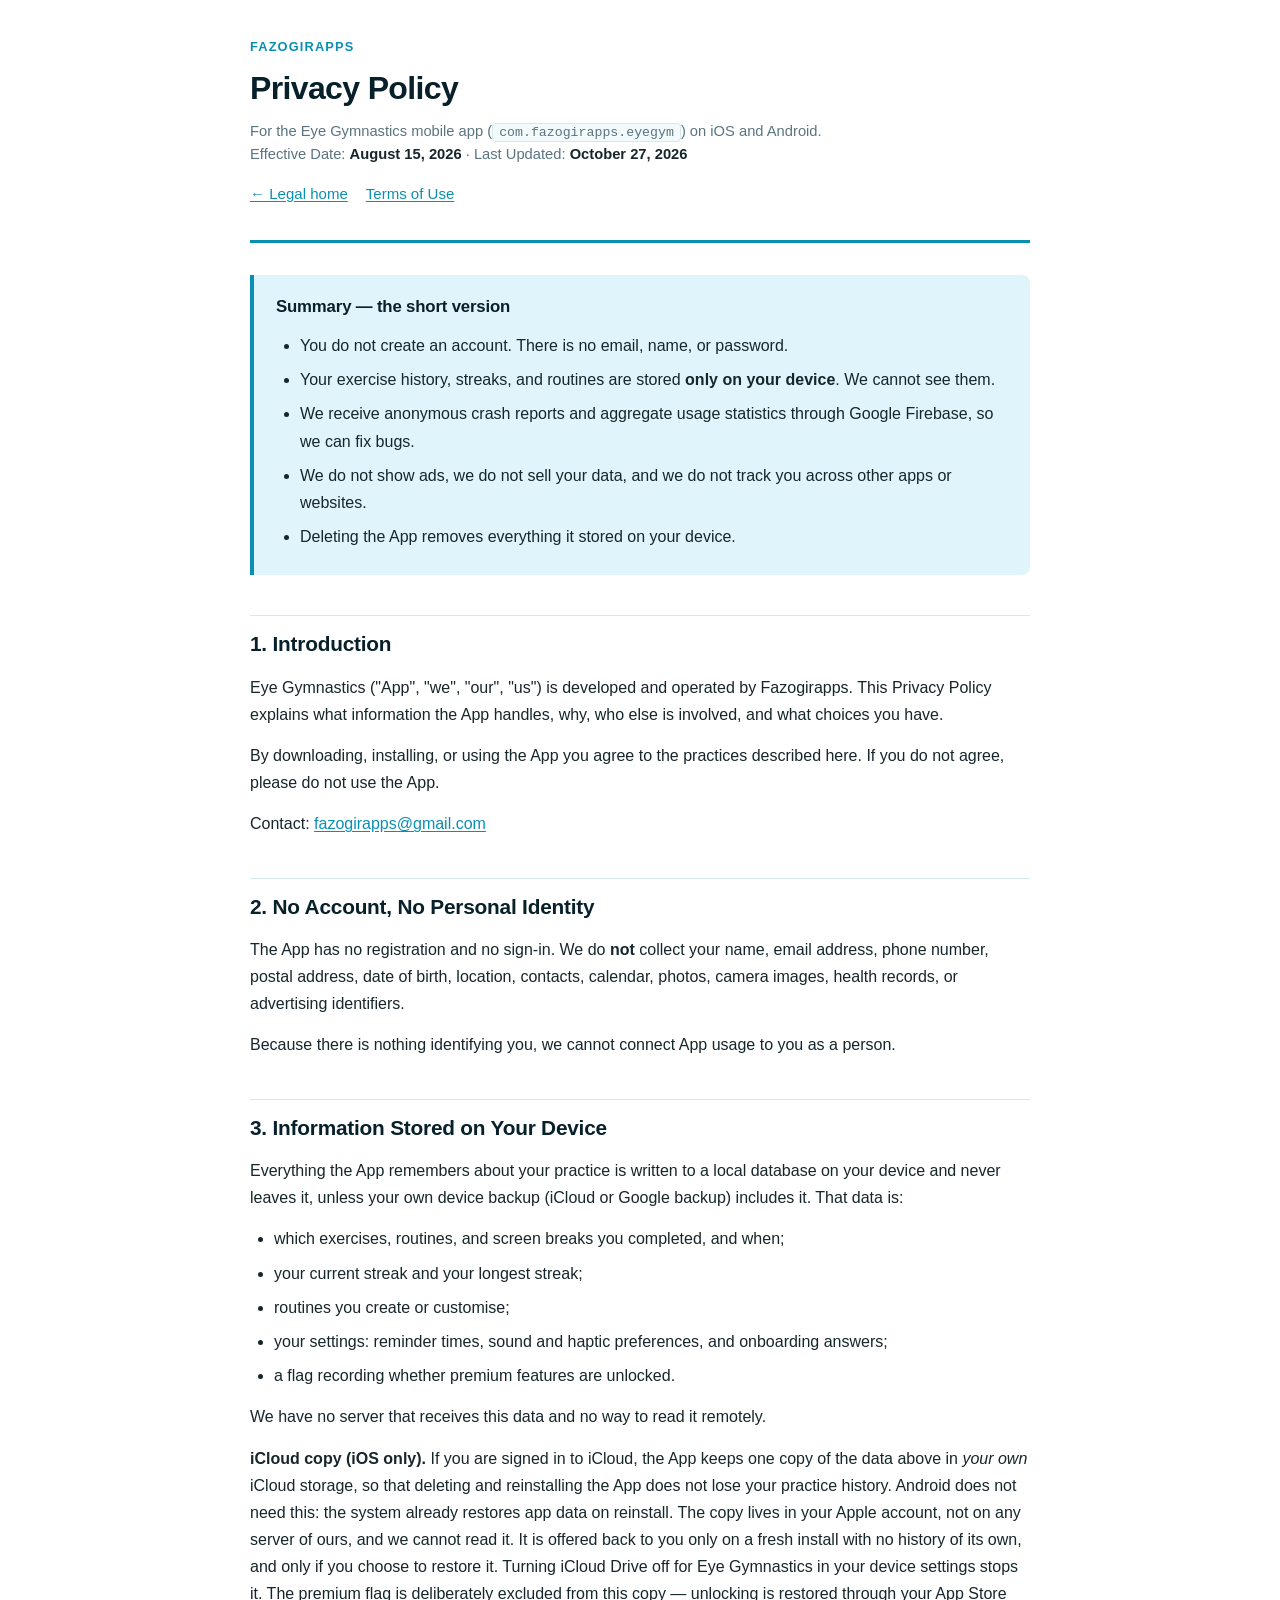
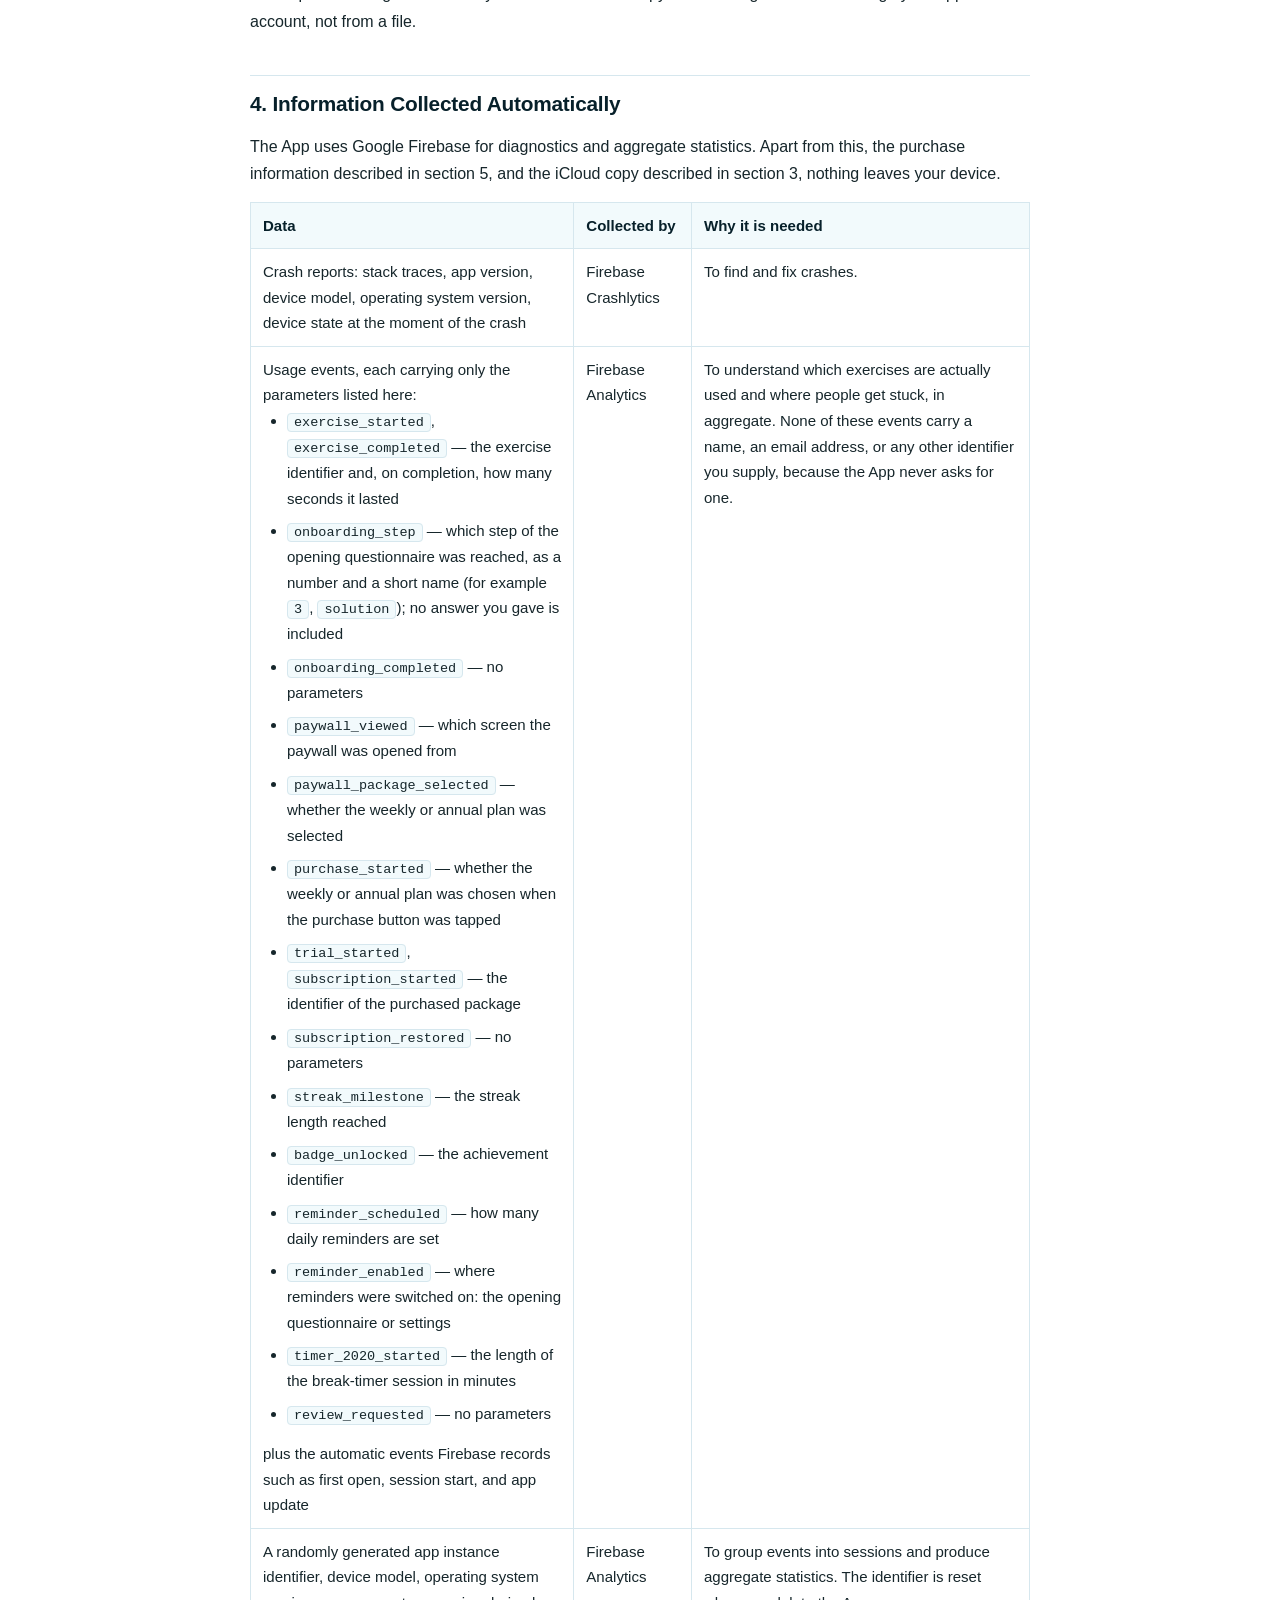
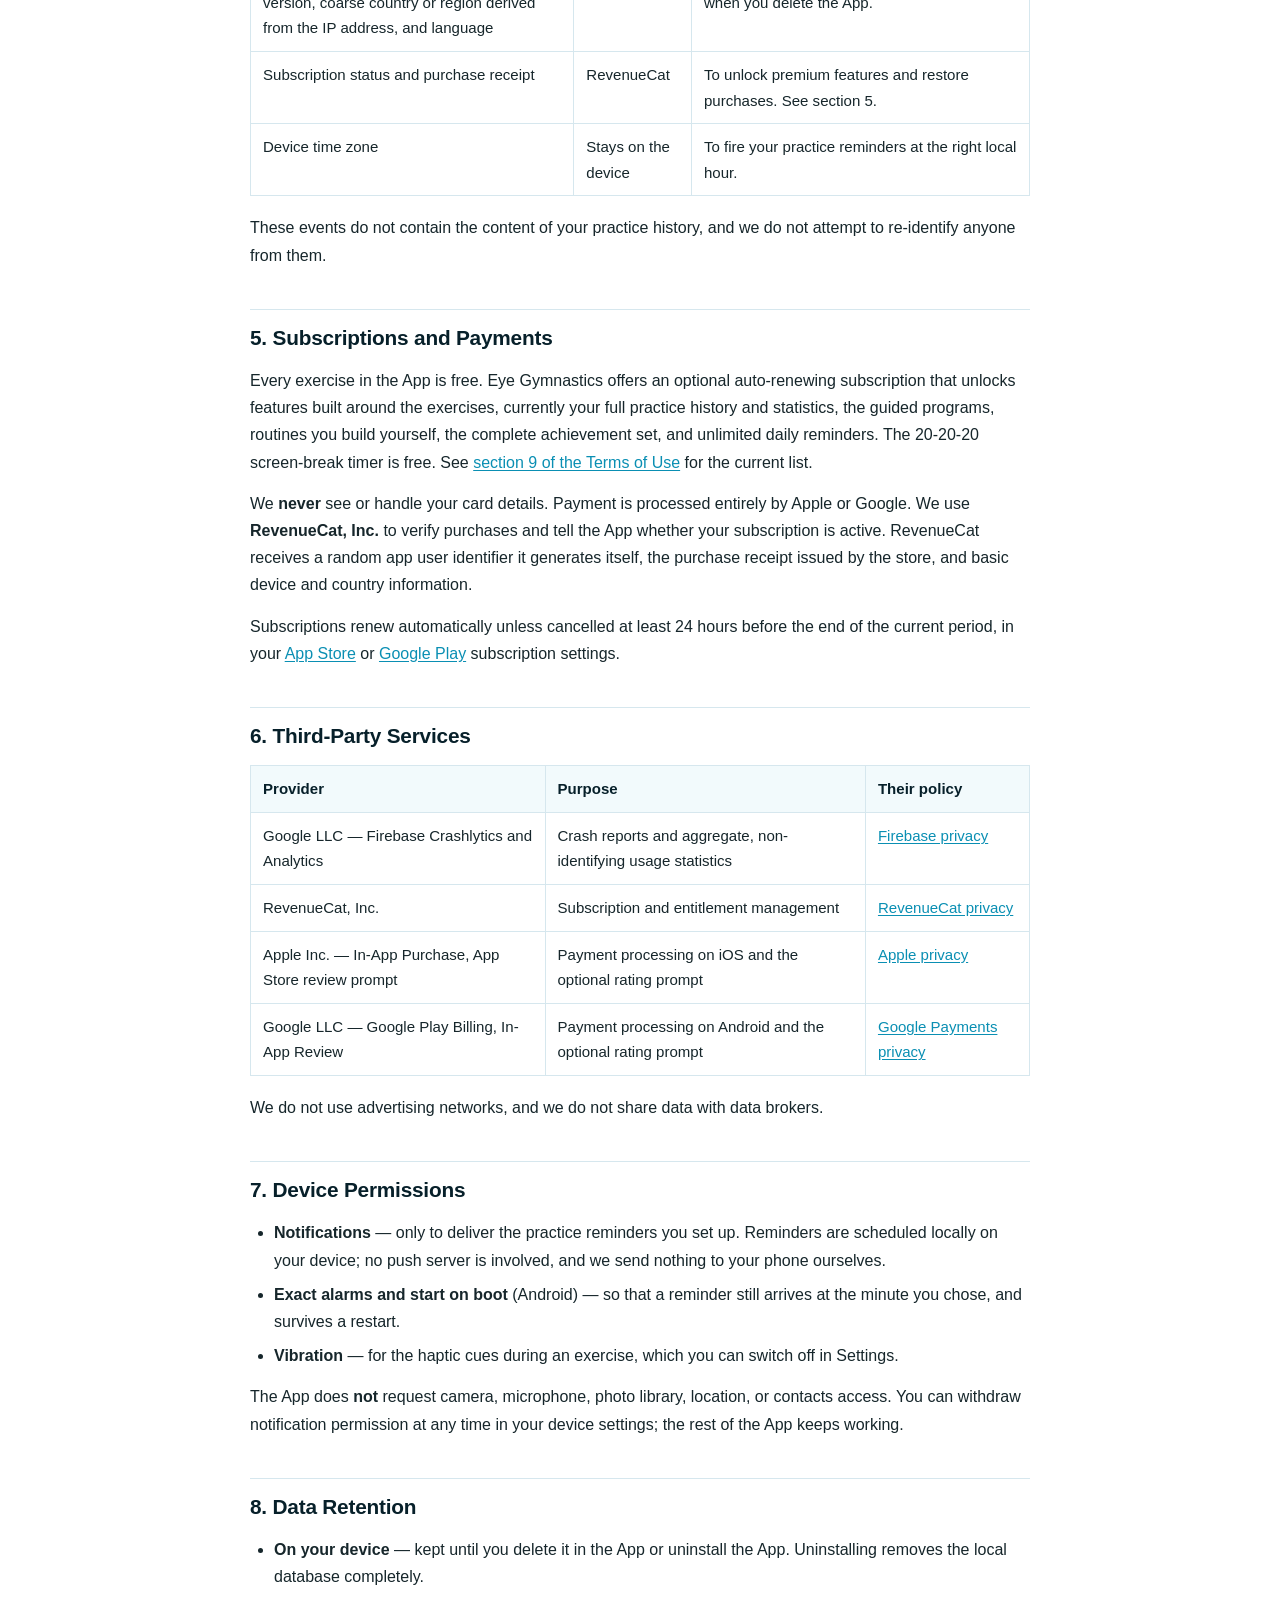
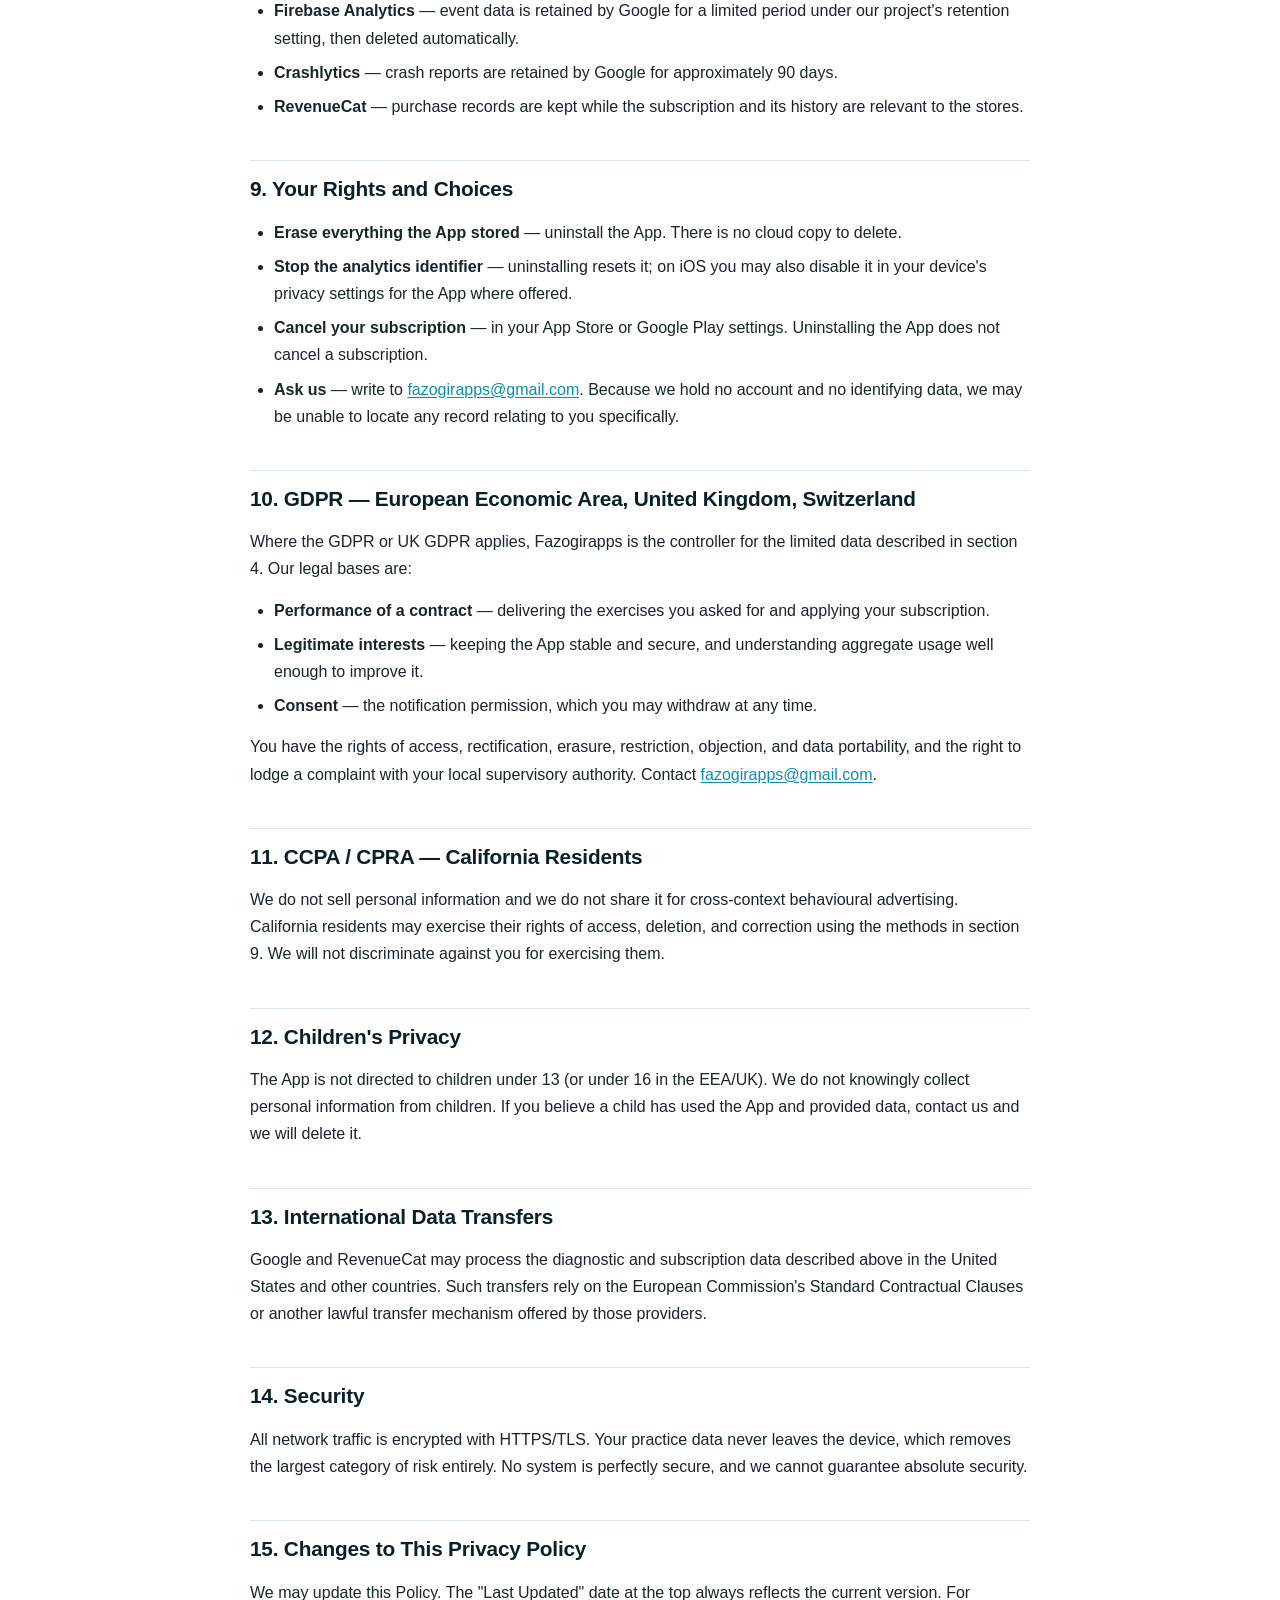
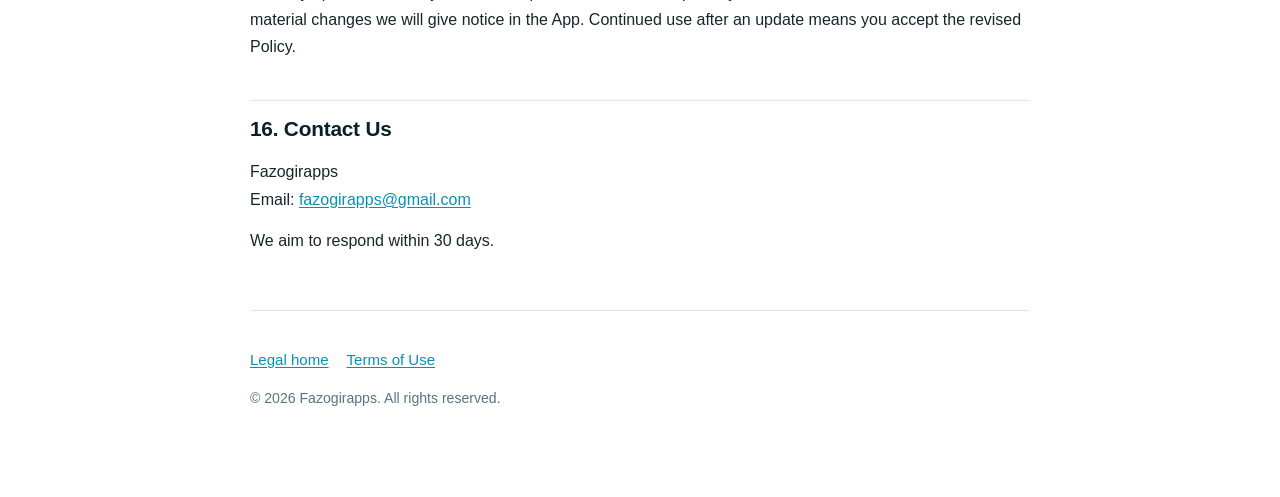
==== commit a56f151e: "List the reminder and purchase-button events in Privacy §4 Eye Gymnastics 1.2.1 adds reminder_enable" ====
--- a/privacy.html
+++ b/privacy.html
@@ -14,7 +14,7 @@
   <h1>Privacy Policy</h1>
   <p class="meta">
     For the Eye Gymnastics mobile app (<code>com.fazogirapps.eyegym</code>) on iOS and Android.<br>
-    Effective Date: <strong>August 15, 2026</strong> · Last Updated: <strong>September 17, 2026</strong>
+    Effective Date: <strong>August 15, 2026</strong> · Last Updated: <strong>October 27, 2026</strong>
   </p>
   <p class="nav-links"><a href="index.html">← Legal home</a><a href="terms.html">Terms of Use</a></p>
 </header>
@@ -72,11 +72,13 @@
           <li><code>onboarding_completed</code> — no parameters</li>
           <li><code>paywall_viewed</code> — which screen the paywall was opened from</li>
           <li><code>paywall_package_selected</code> — whether the weekly or annual plan was selected</li>
+          <li><code>purchase_started</code> — whether the weekly or annual plan was chosen when the purchase button was tapped</li>
           <li><code>trial_started</code>, <code>subscription_started</code> — the identifier of the purchased package</li>
           <li><code>subscription_restored</code> — no parameters</li>
           <li><code>streak_milestone</code> — the streak length reached</li>
           <li><code>badge_unlocked</code> — the achievement identifier</li>
           <li><code>reminder_scheduled</code> — how many daily reminders are set</li>
+          <li><code>reminder_enabled</code> — where reminders were switched on: the opening questionnaire or settings</li>
           <li><code>timer_2020_started</code> — the length of the break-timer session in minutes</li>
           <li><code>review_requested</code> — no parameters</li>
         </ul>
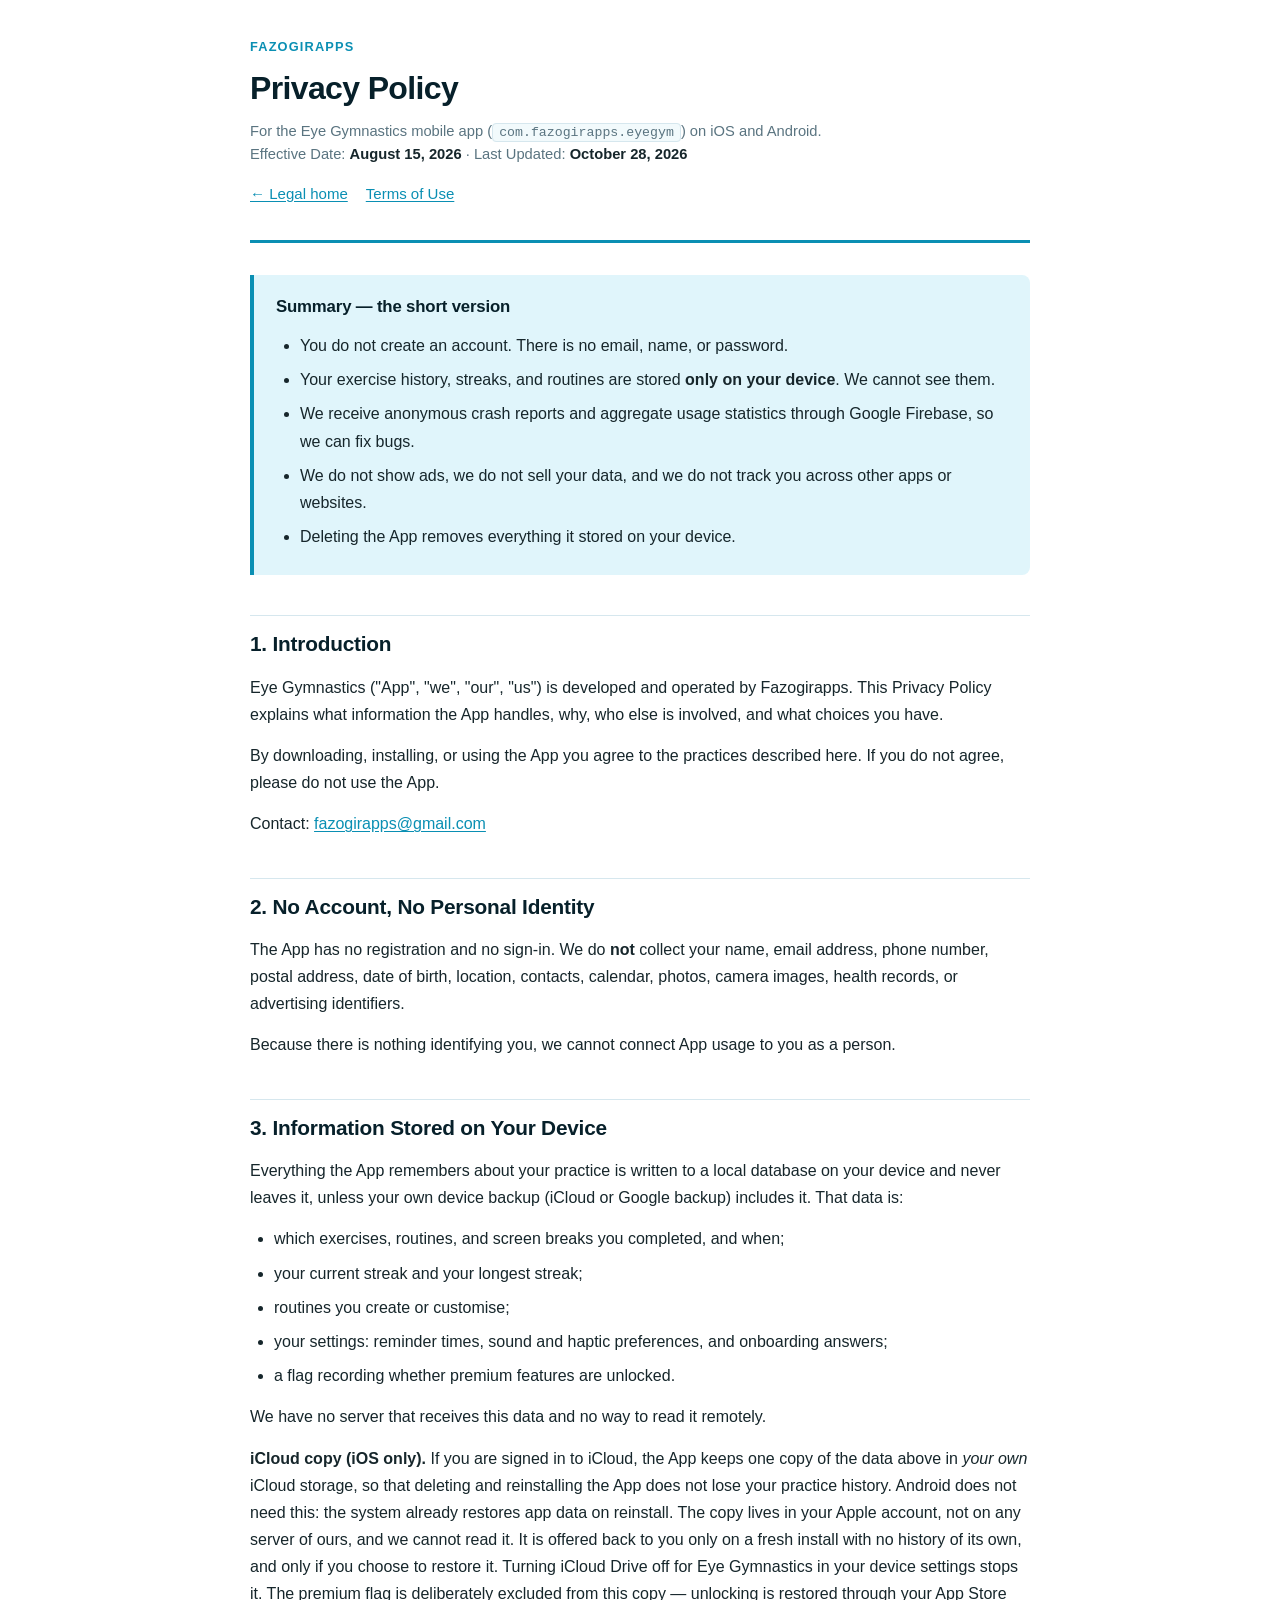
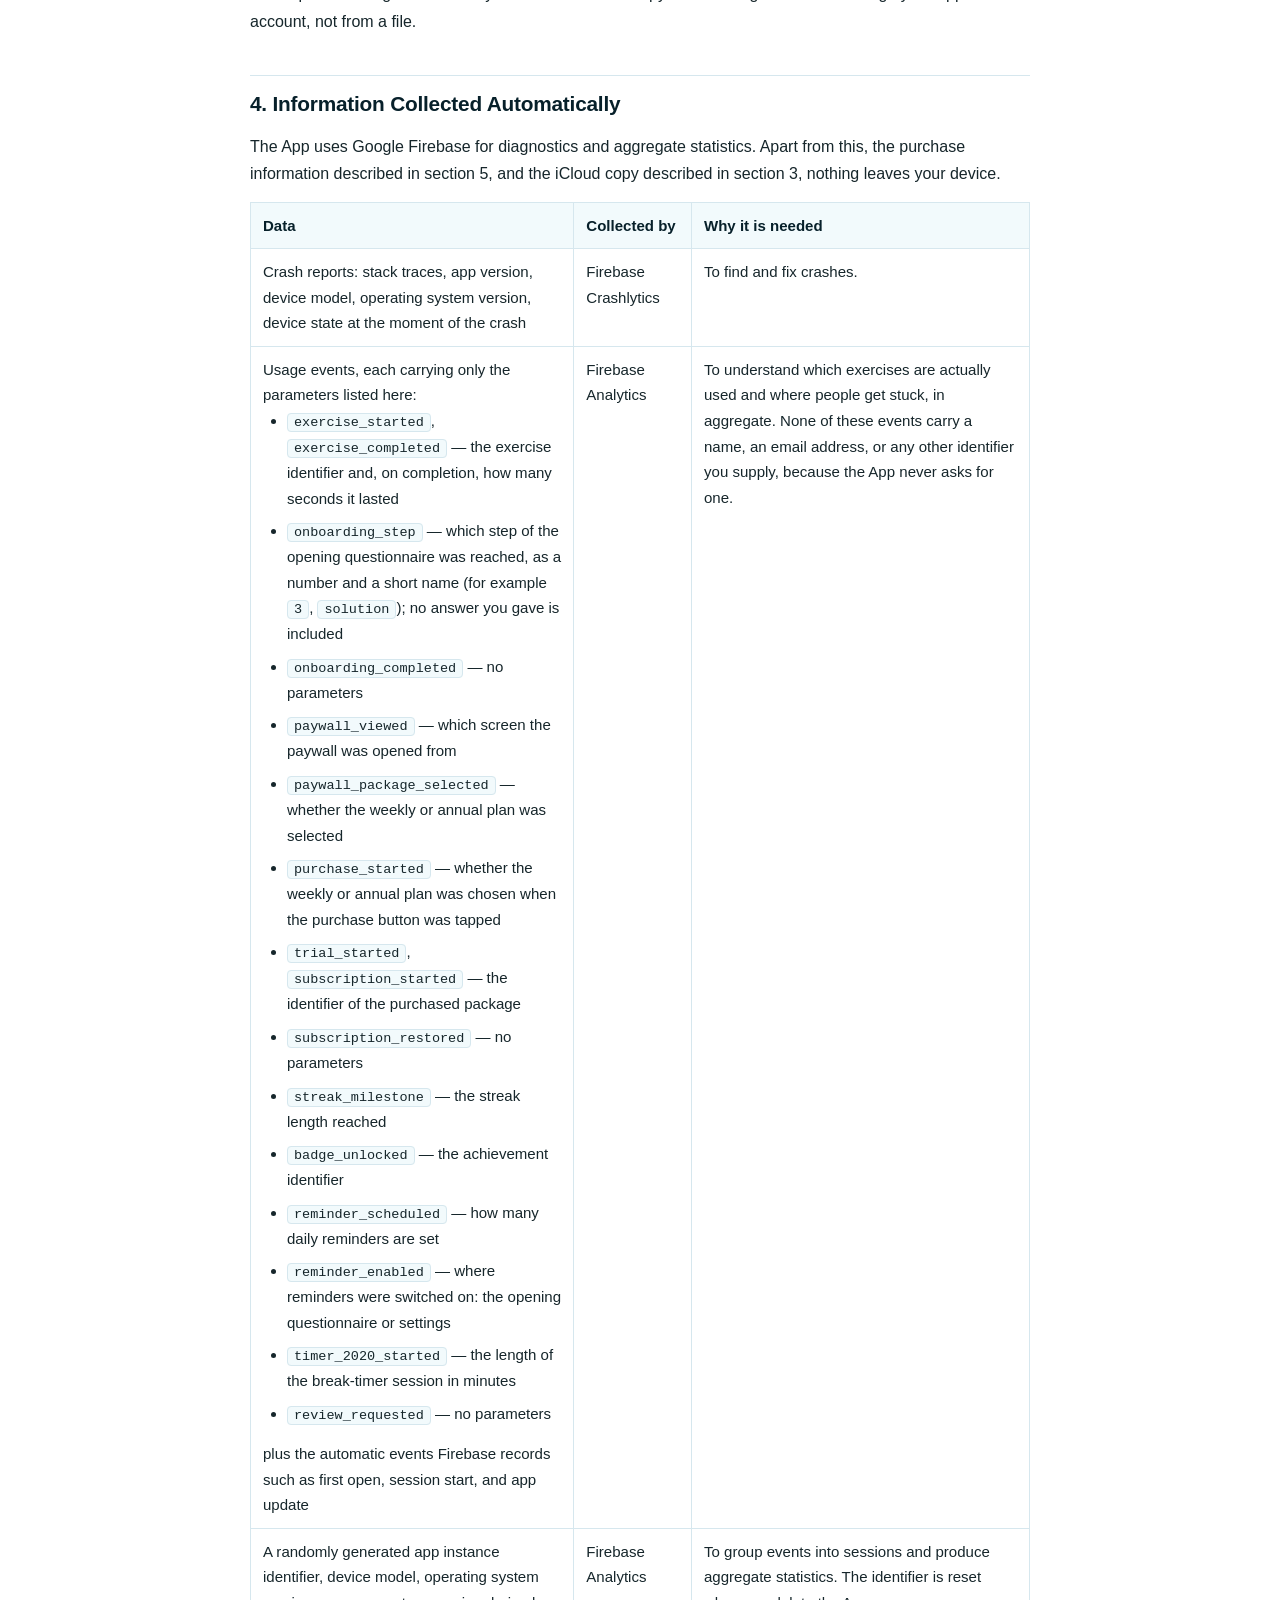
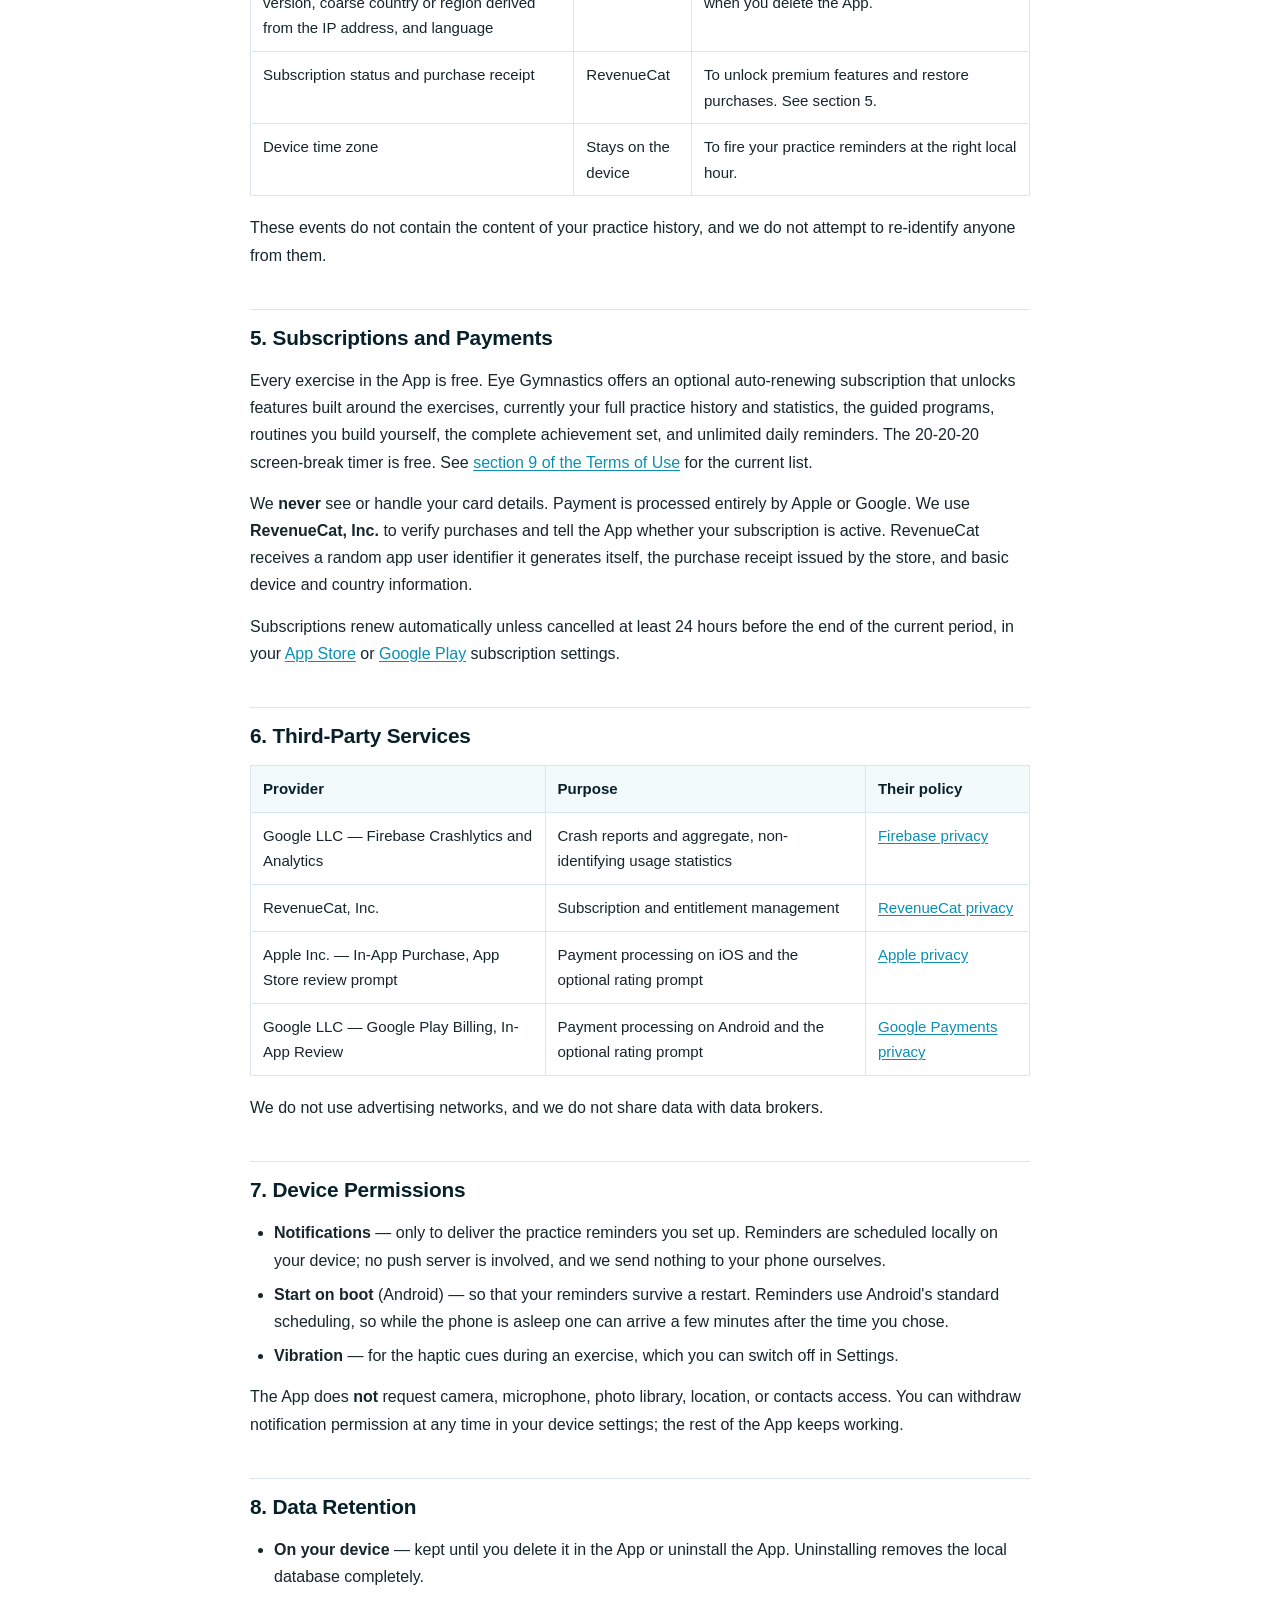
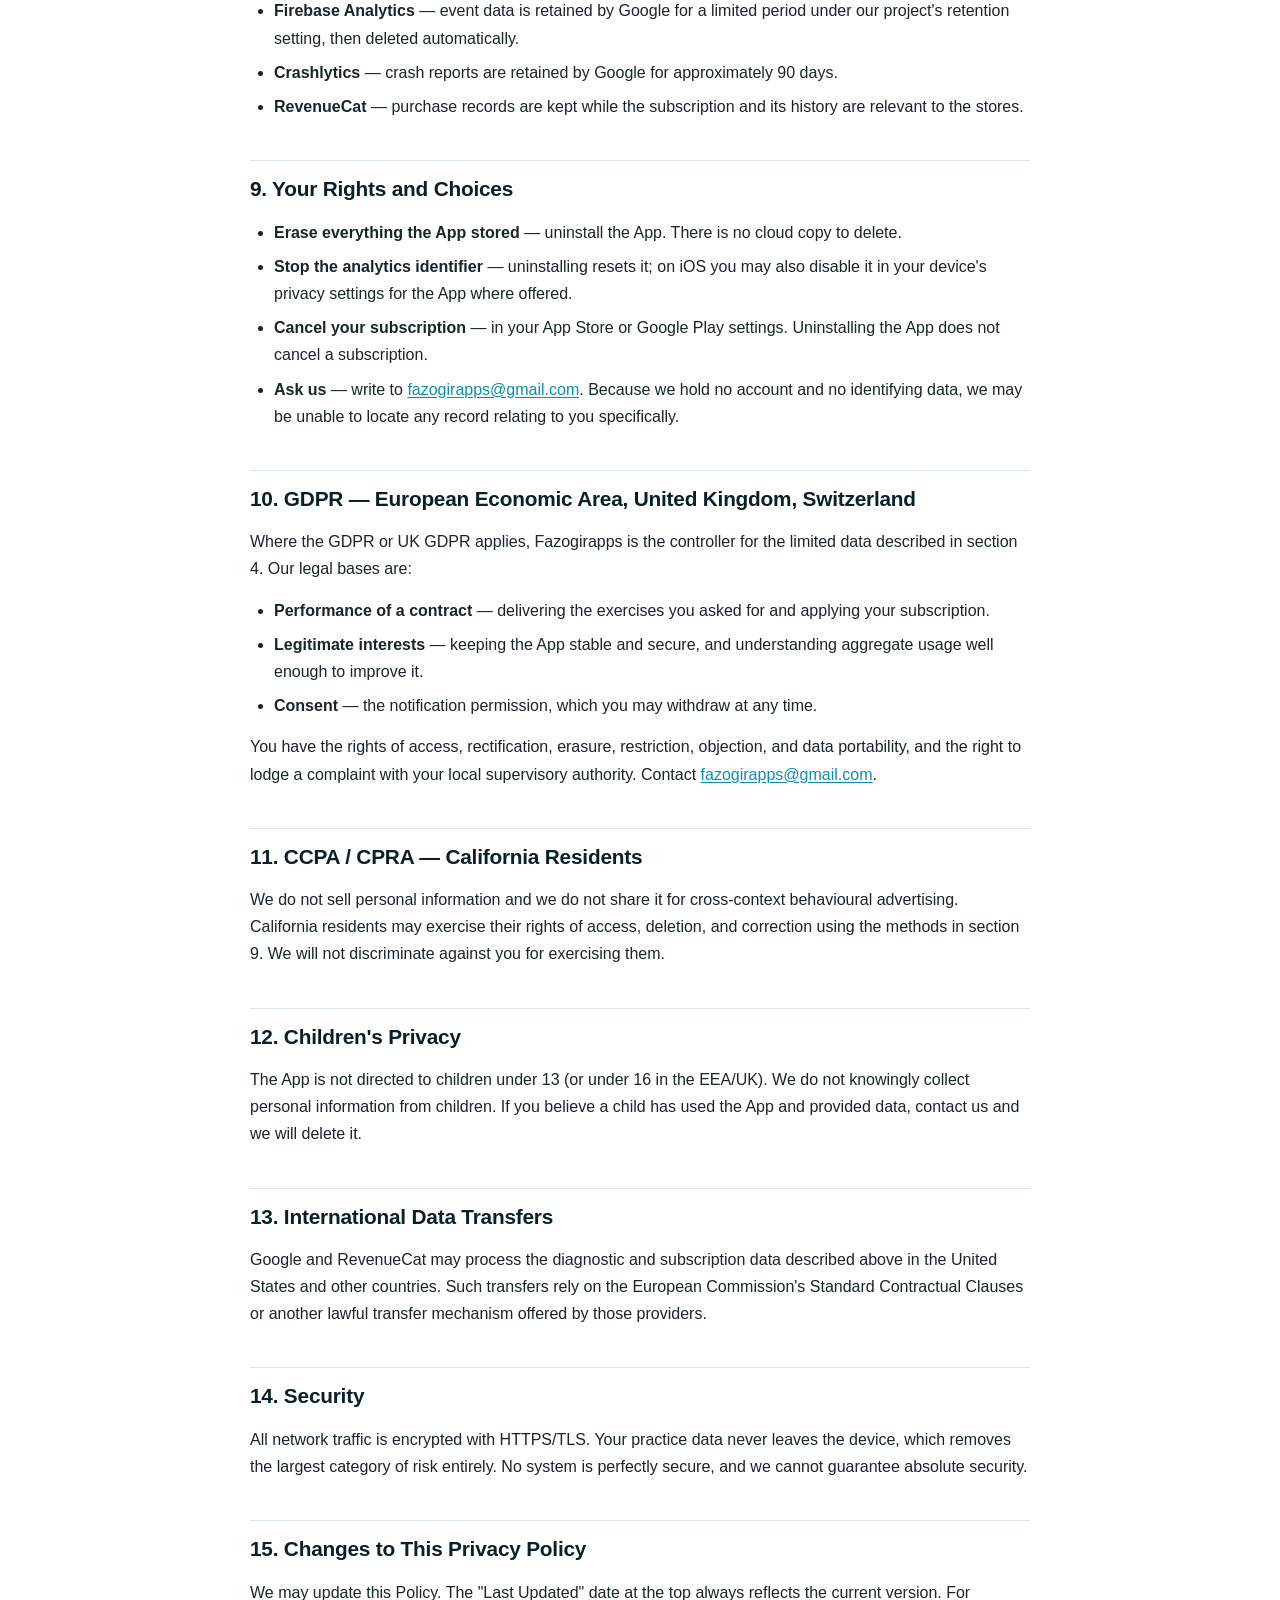
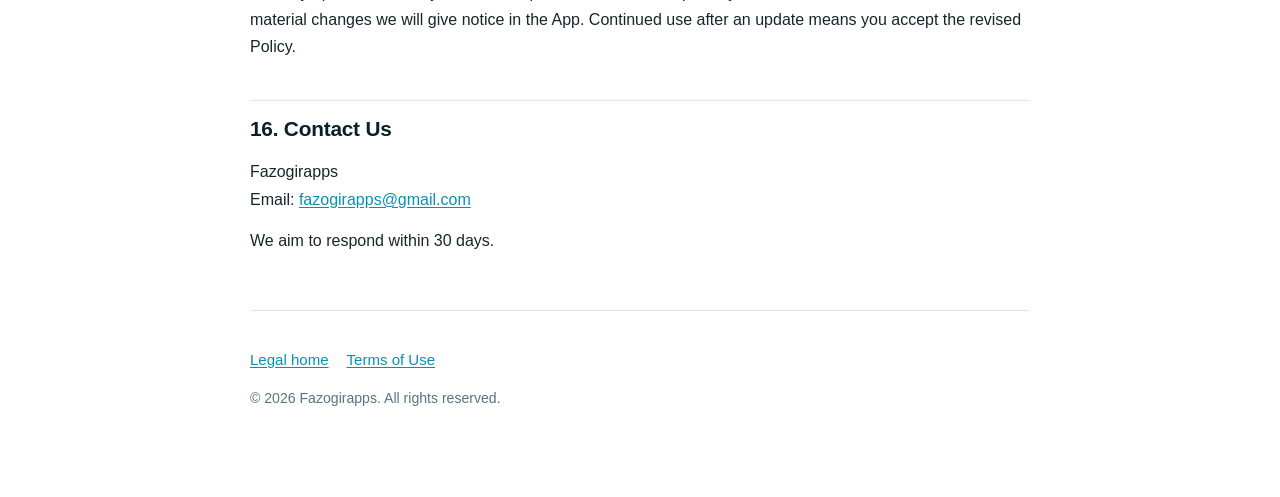
==== commit 5fc071bc: "Stop promising exact alarms in Privacy §7 Co-Authored-By: Claude Opus 5.5 <noreply@anthropic.com>" ====
--- a/privacy.html
+++ b/privacy.html
@@ -14,7 +14,7 @@
   <h1>Privacy Policy</h1>
   <p class="meta">
     For the Eye Gymnastics mobile app (<code>com.fazogirapps.eyegym</code>) on iOS and Android.<br>
-    Effective Date: <strong>August 15, 2026</strong> · Last Updated: <strong>October 27, 2026</strong>
+    Effective Date: <strong>August 15, 2026</strong> · Last Updated: <strong>October 28, 2026</strong>
   </p>
   <p class="nav-links"><a href="index.html">← Legal home</a><a href="terms.html">Terms of Use</a></p>
 </header>
@@ -146,7 +146,7 @@
 <h2>7. Device Permissions</h2>
 <ul>
   <li><strong>Notifications</strong> — only to deliver the practice reminders you set up. Reminders are scheduled locally on your device; no push server is involved, and we send nothing to your phone ourselves.</li>
-  <li><strong>Exact alarms and start on boot</strong> (Android) — so that a reminder still arrives at the minute you chose, and survives a restart.</li>
+  <li><strong>Start on boot</strong> (Android) — so that your reminders survive a restart. Reminders use Android's standard scheduling, so while the phone is asleep one can arrive a few minutes after the time you chose.</li>
   <li><strong>Vibration</strong> — for the haptic cues during an exercise, which you can switch off in Settings.</li>
 </ul>
 <p>The App does <strong>not</strong> request camera, microphone, photo library, location, or contacts access. You can withdraw notification permission at any time in your device settings; the rest of the App keeps working.</p>
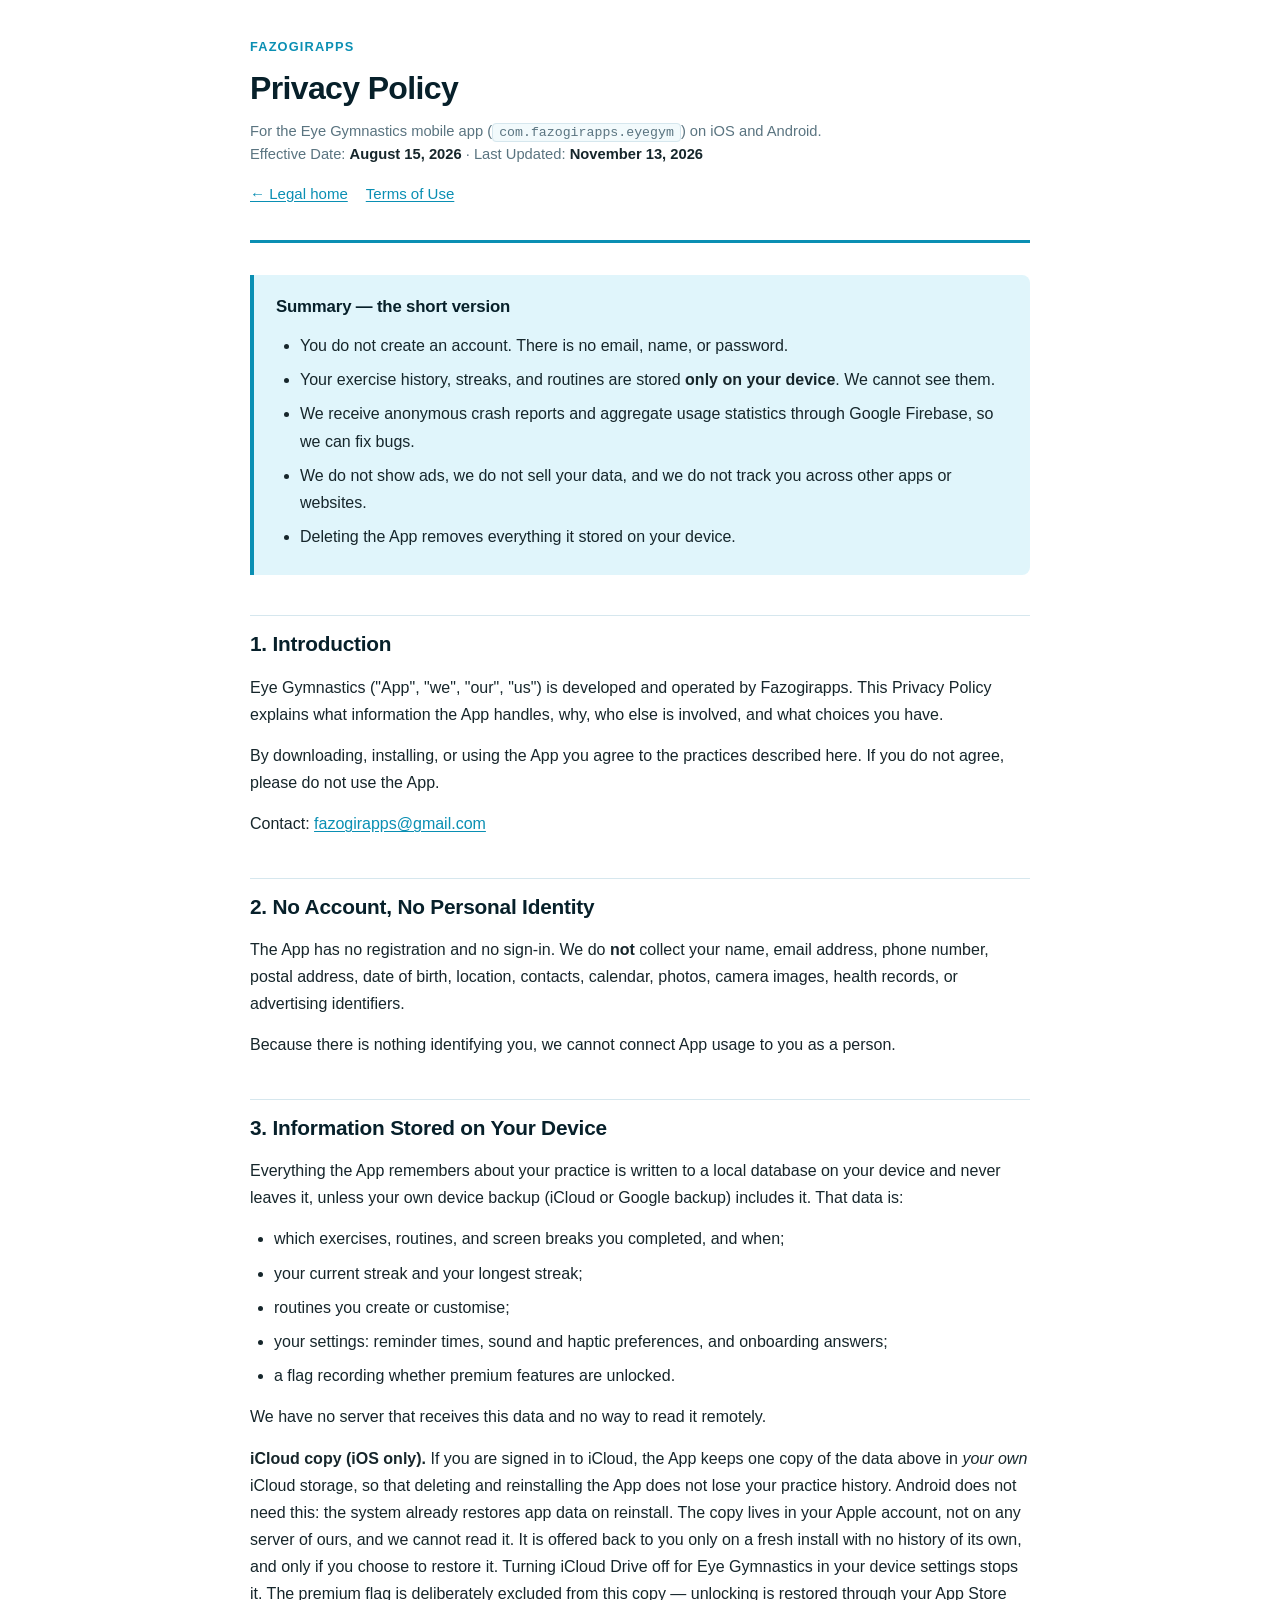
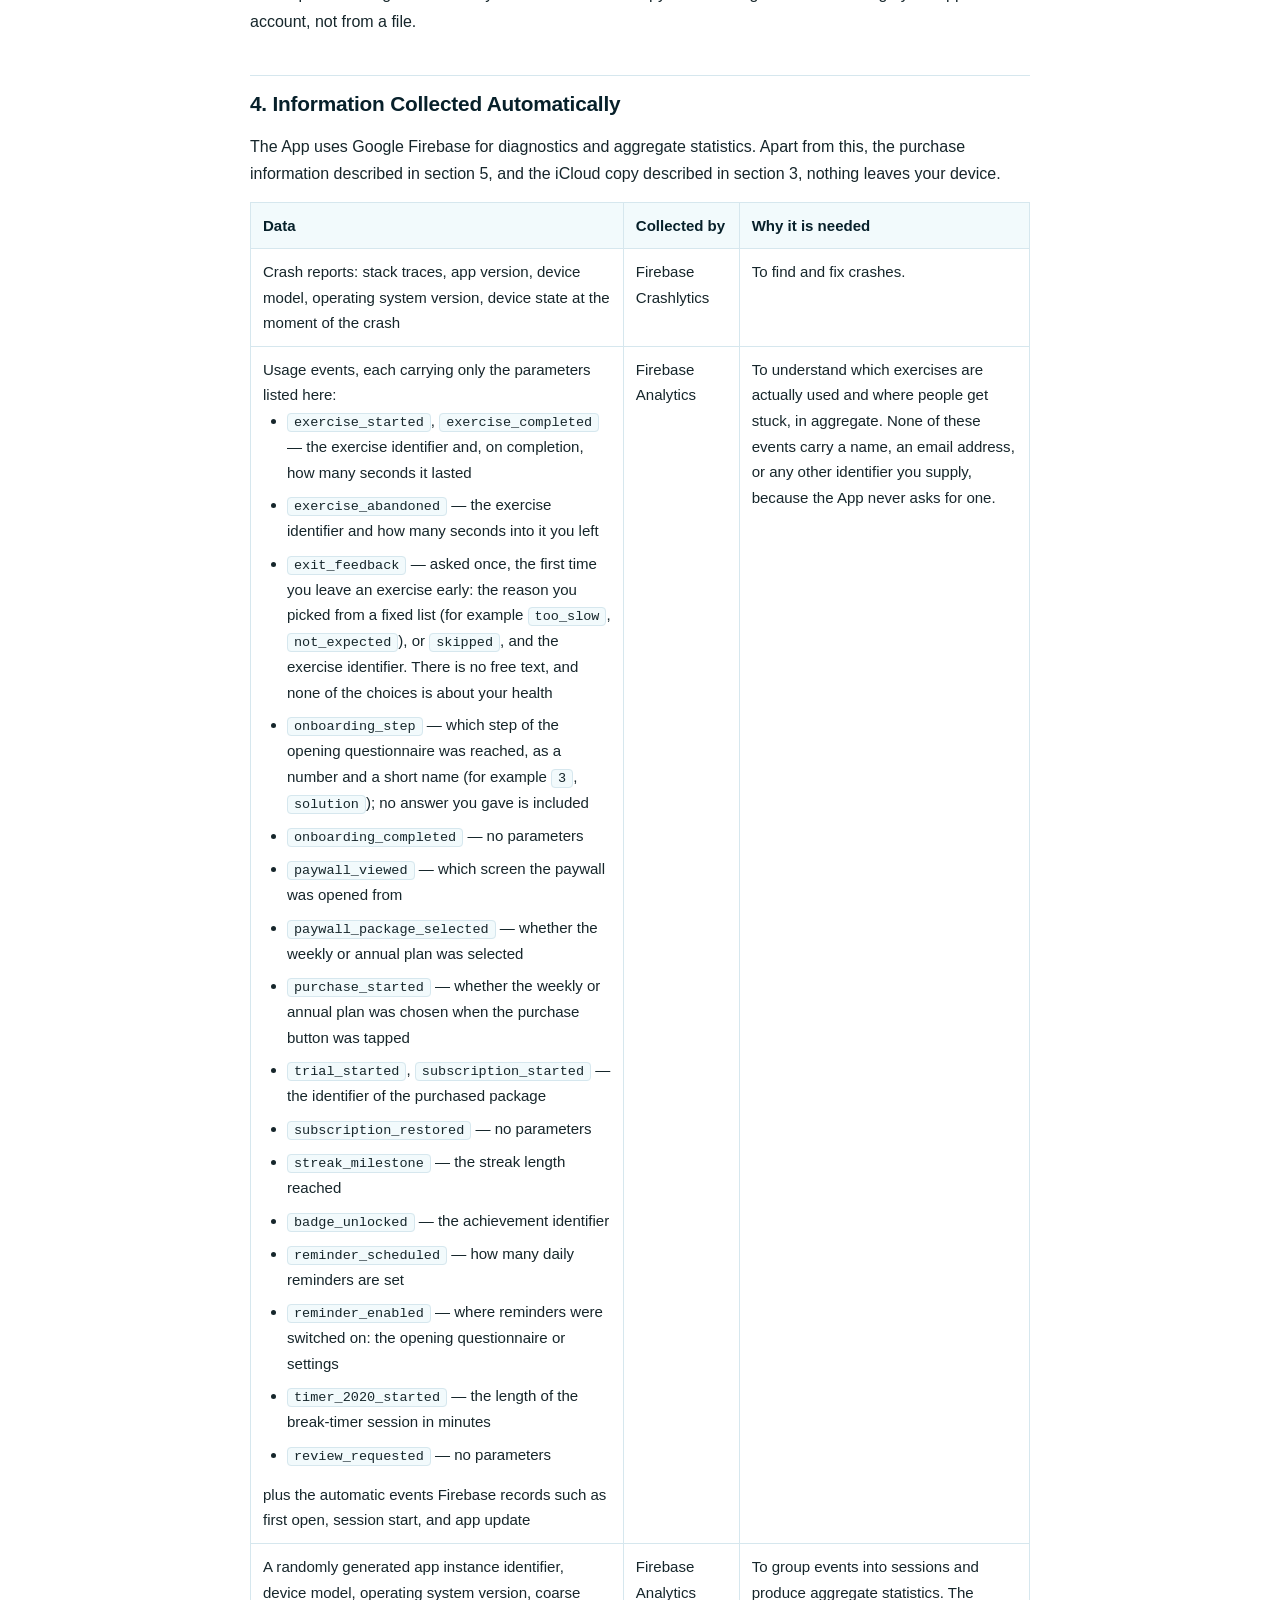
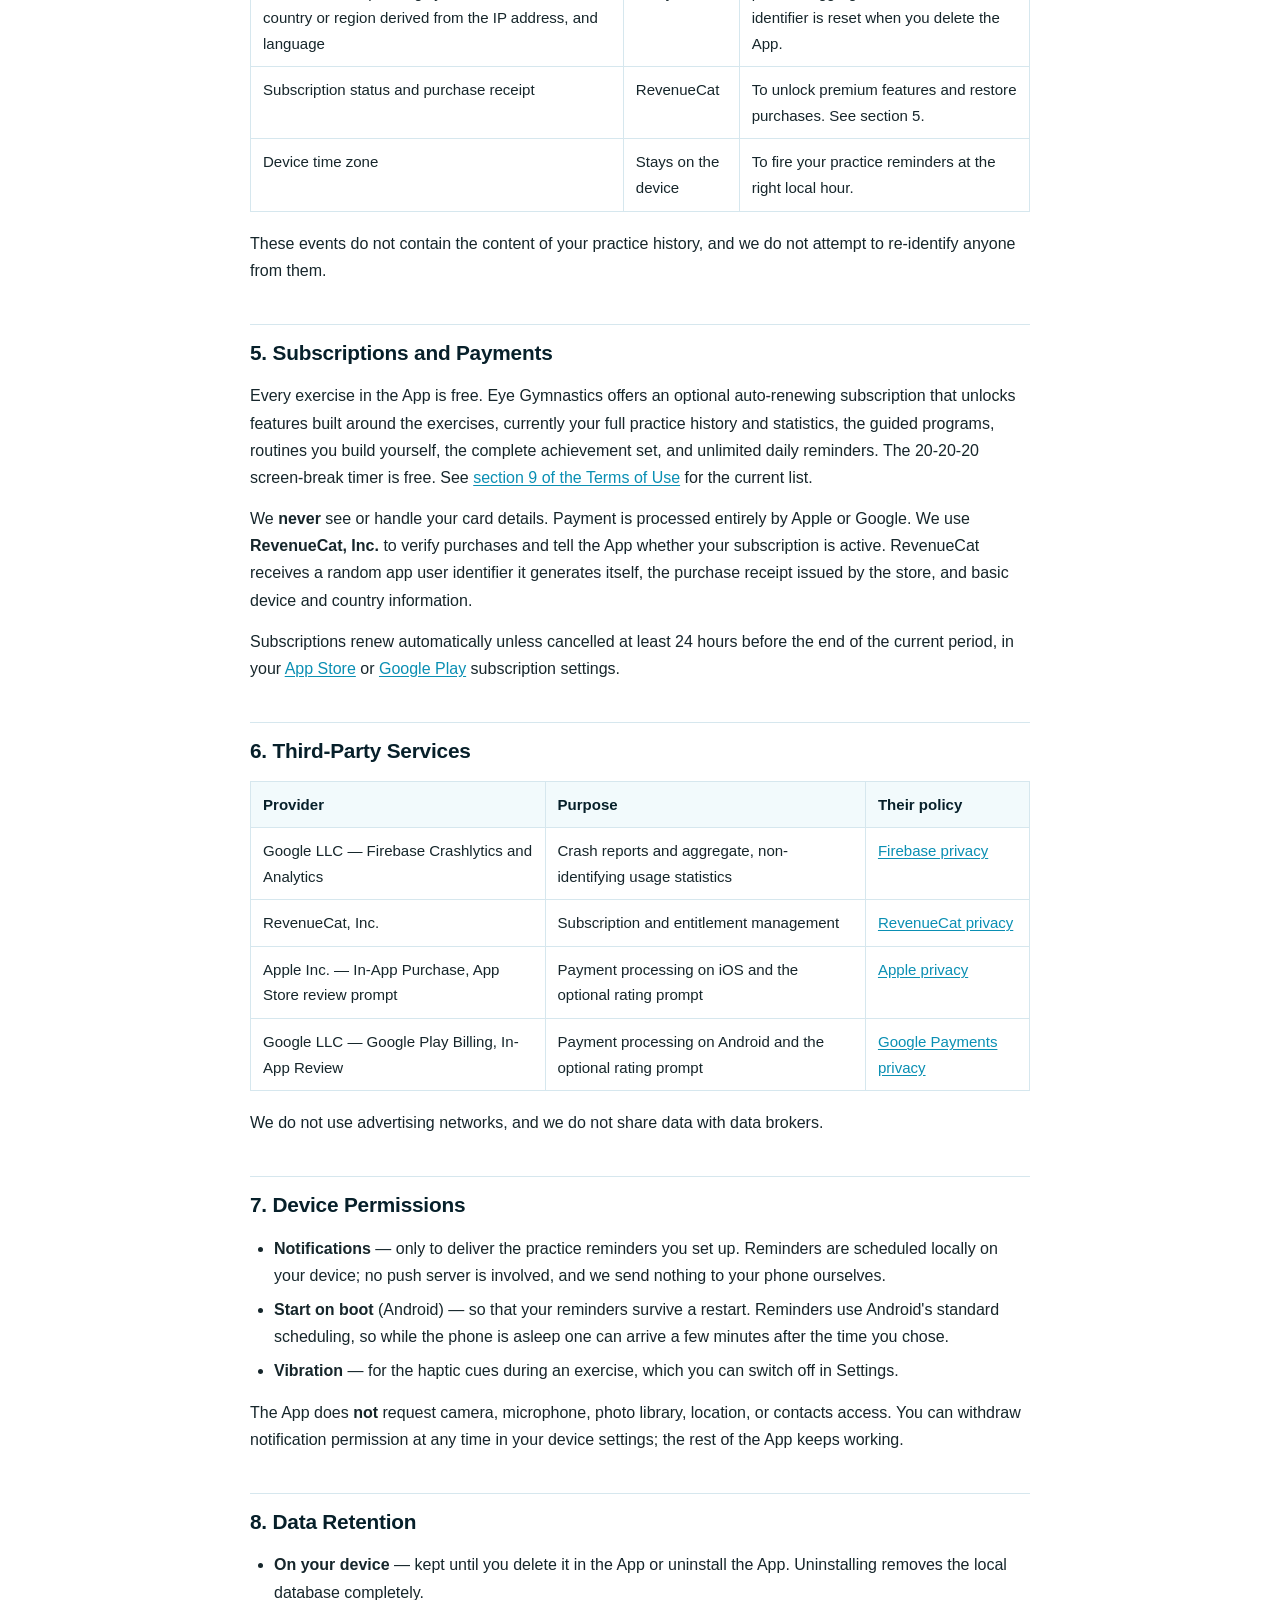
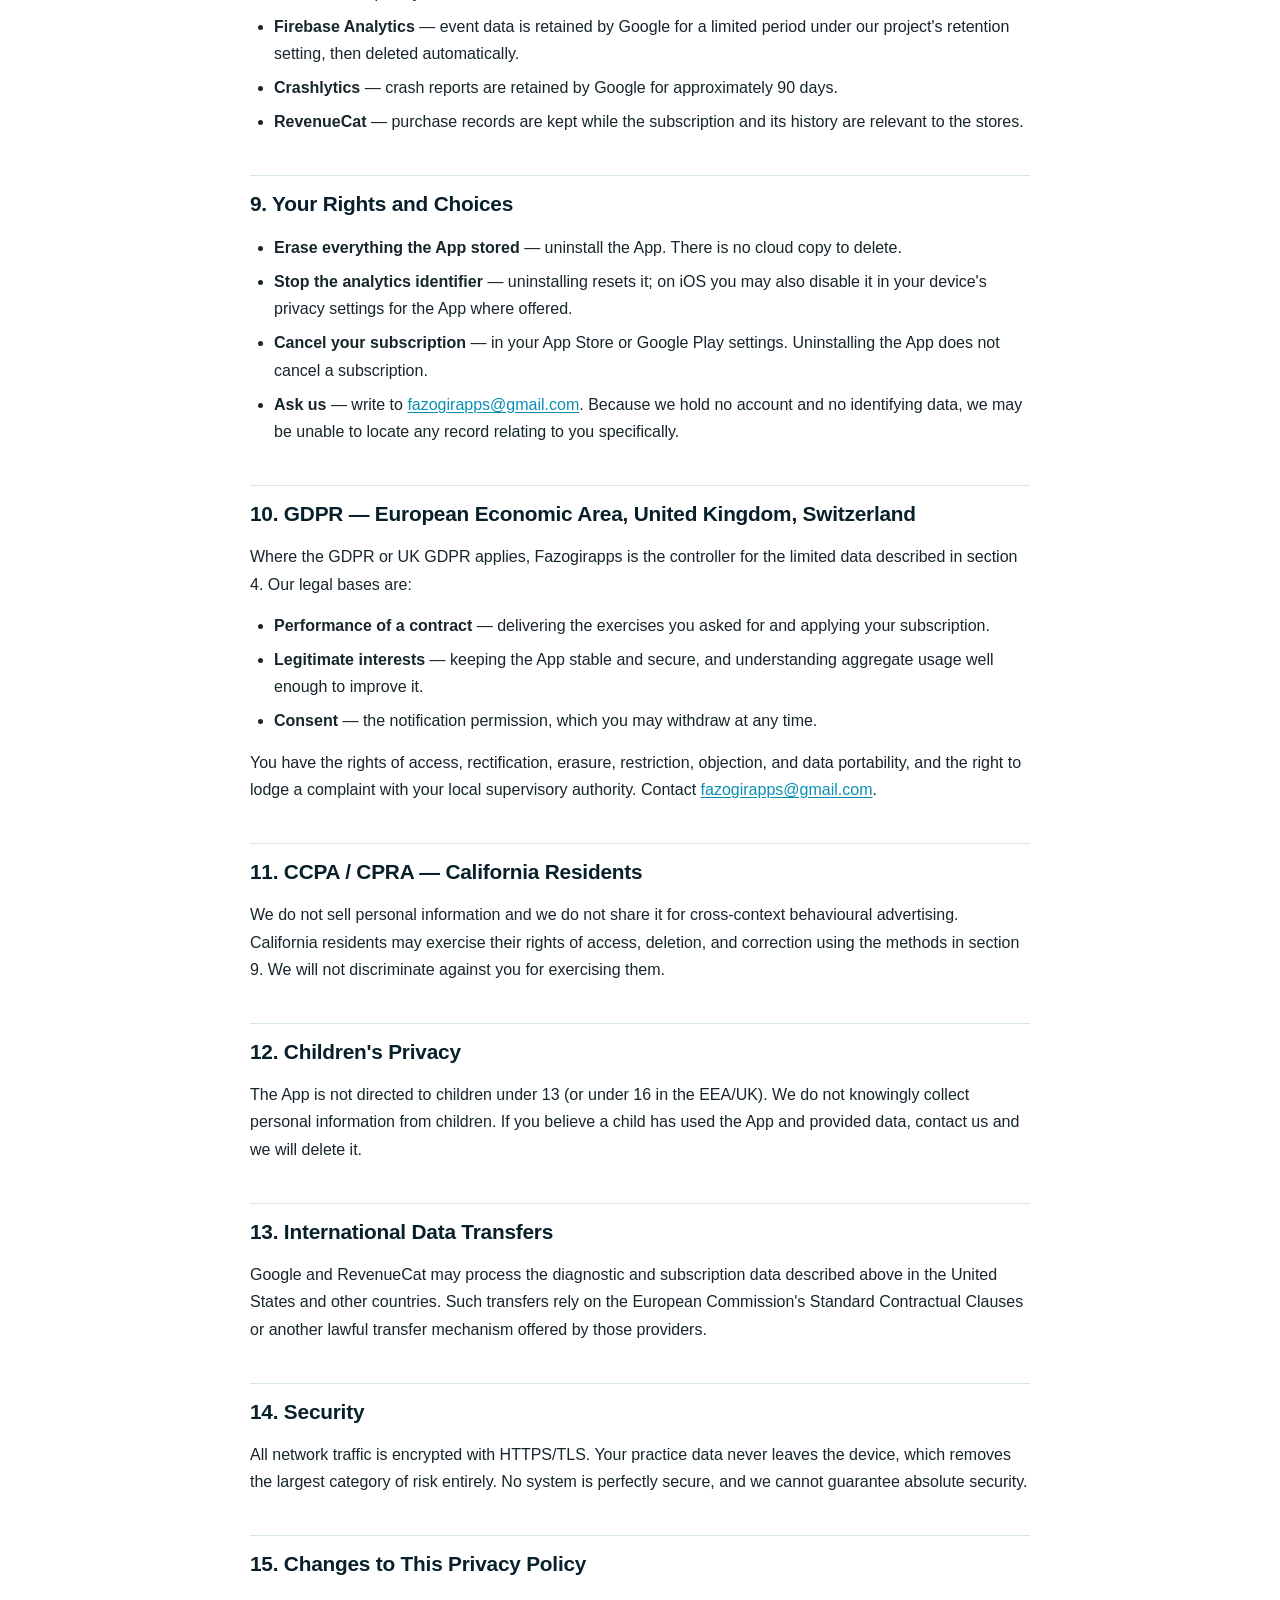
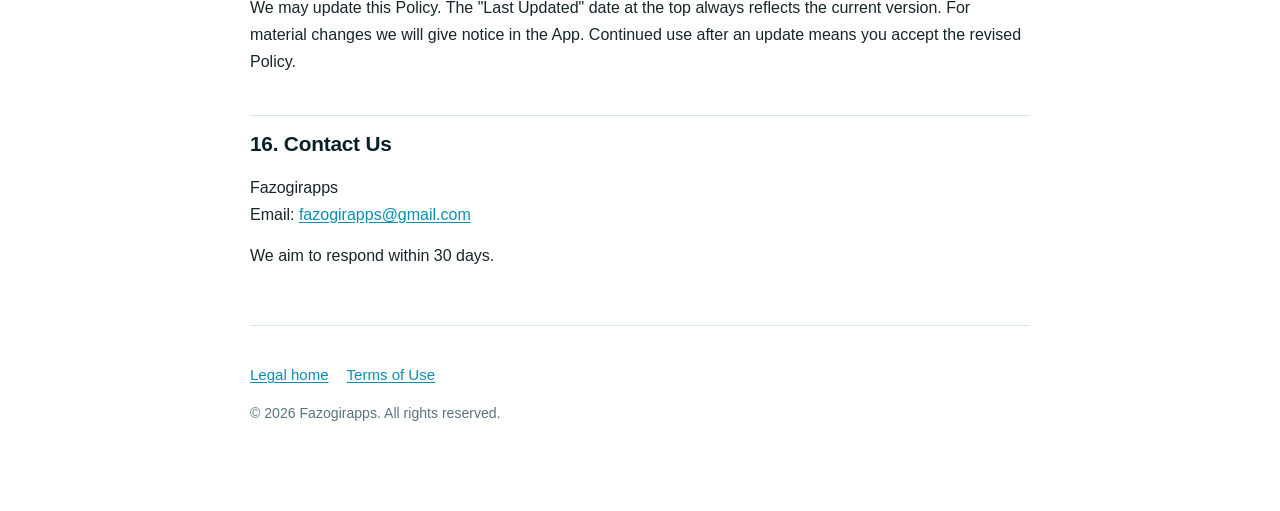
==== commit c1d5f938: "Privacy §4: list exercise_abandoned and exit_feedback" ====
--- a/privacy.html
+++ b/privacy.html
@@ -14,7 +14,7 @@
   <h1>Privacy Policy</h1>
   <p class="meta">
     For the Eye Gymnastics mobile app (<code>com.fazogirapps.eyegym</code>) on iOS and Android.<br>
-    Effective Date: <strong>August 15, 2026</strong> · Last Updated: <strong>October 28, 2026</strong>
+    Effective Date: <strong>August 15, 2026</strong> · Last Updated: <strong>November 13, 2026</strong>
   </p>
   <p class="nav-links"><a href="index.html">← Legal home</a><a href="terms.html">Terms of Use</a></p>
 </header>
@@ -68,6 +68,8 @@
       <td>Usage events, each carrying only the parameters listed here:
         <ul>
           <li><code>exercise_started</code>, <code>exercise_completed</code> — the exercise identifier and, on completion, how many seconds it lasted</li>
+          <li><code>exercise_abandoned</code> — the exercise identifier and how many seconds into it you left</li>
+          <li><code>exit_feedback</code> — asked once, the first time you leave an exercise early: the reason you picked from a fixed list (for example <code>too_slow</code>, <code>not_expected</code>), or <code>skipped</code>, and the exercise identifier. There is no free text, and none of the choices is about your health</li>
           <li><code>onboarding_step</code> — which step of the opening questionnaire was reached, as a number and a short name (for example <code>3</code>, <code>solution</code>); no answer you gave is included</li>
           <li><code>onboarding_completed</code> — no parameters</li>
           <li><code>paywall_viewed</code> — which screen the paywall was opened from</li>
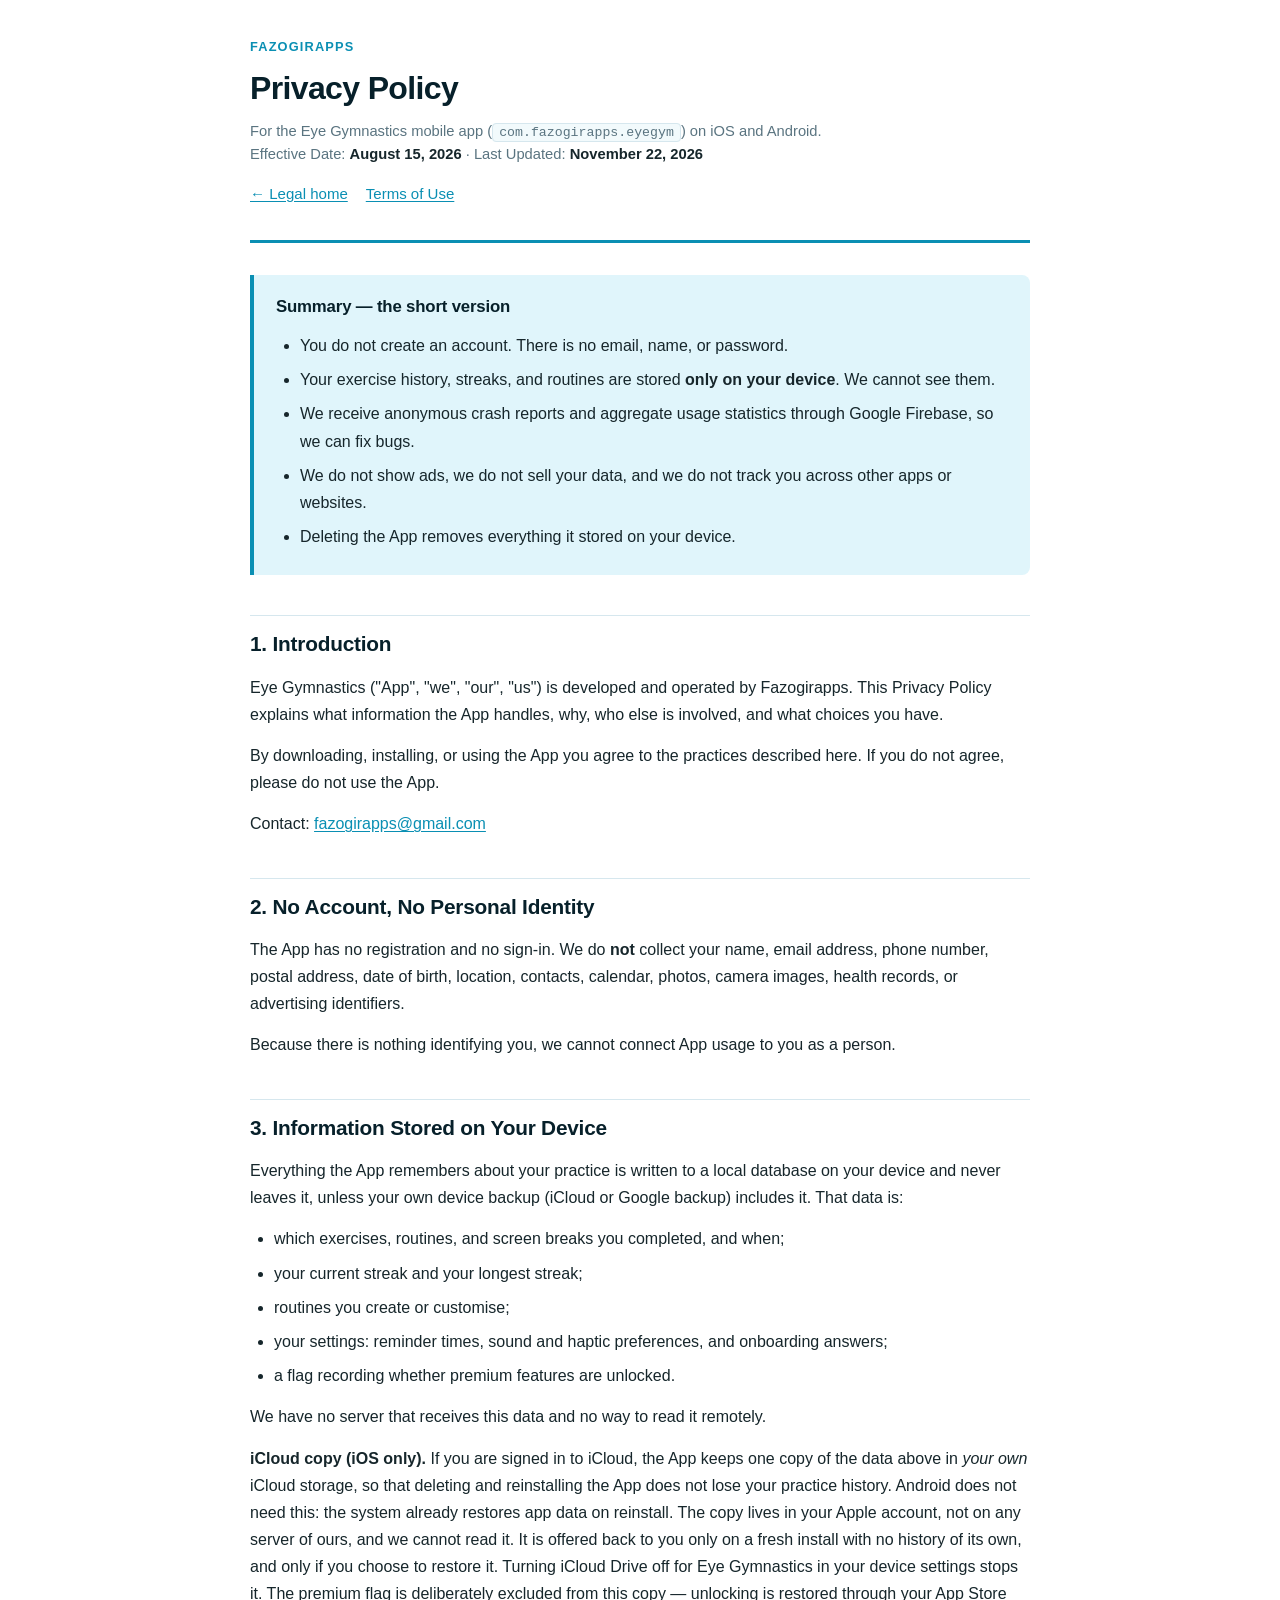
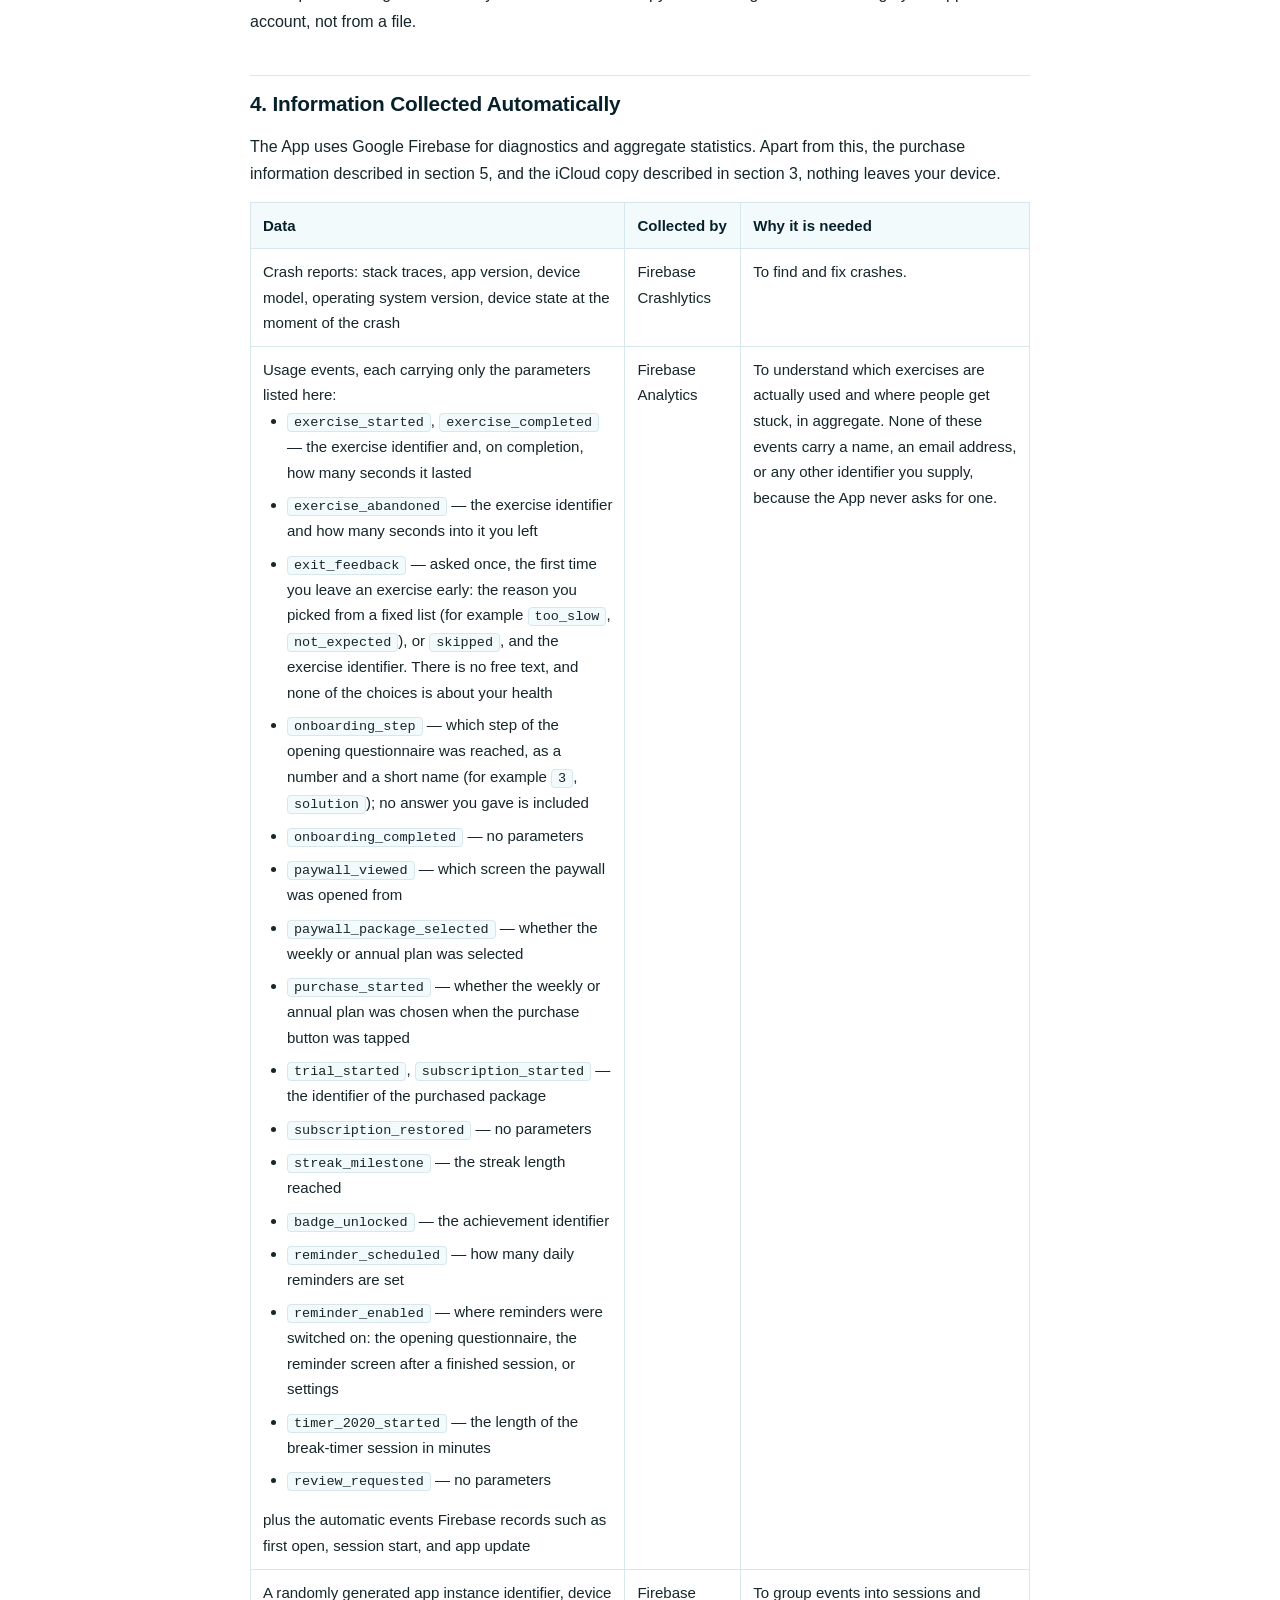
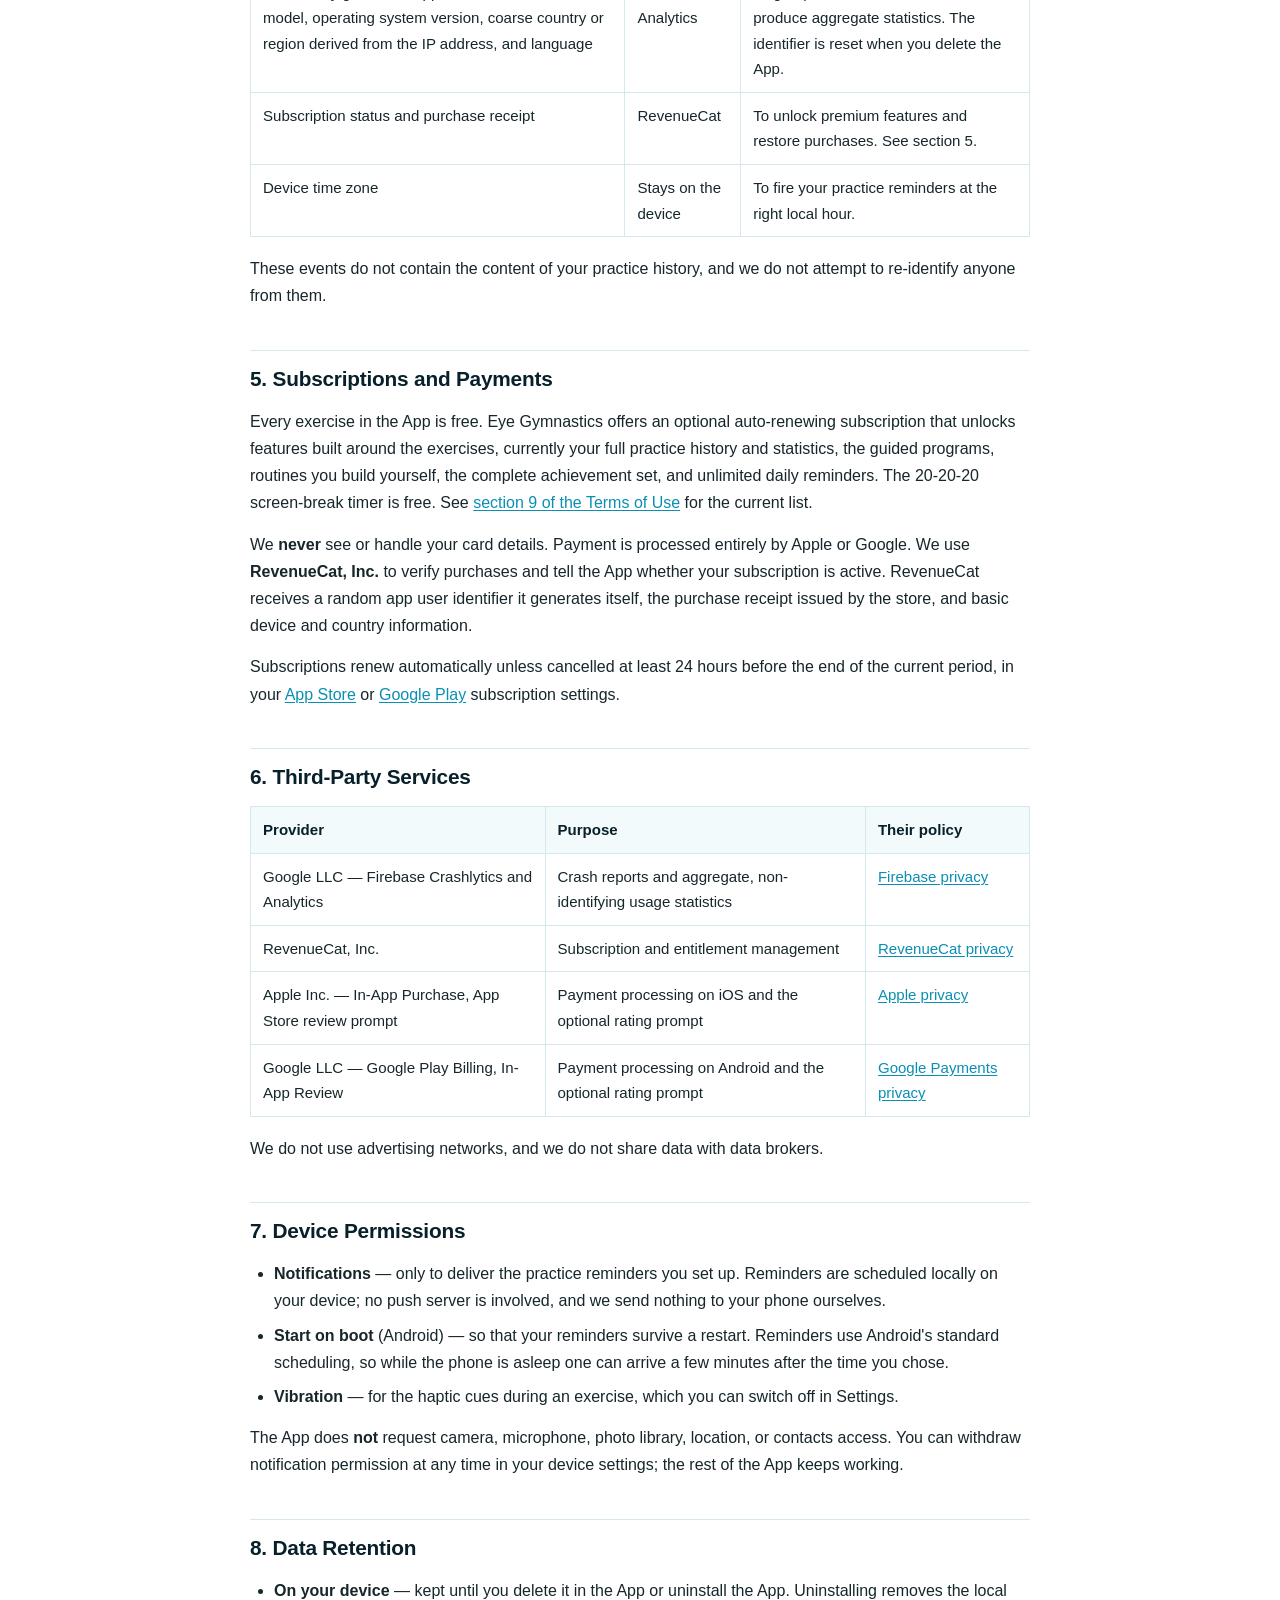
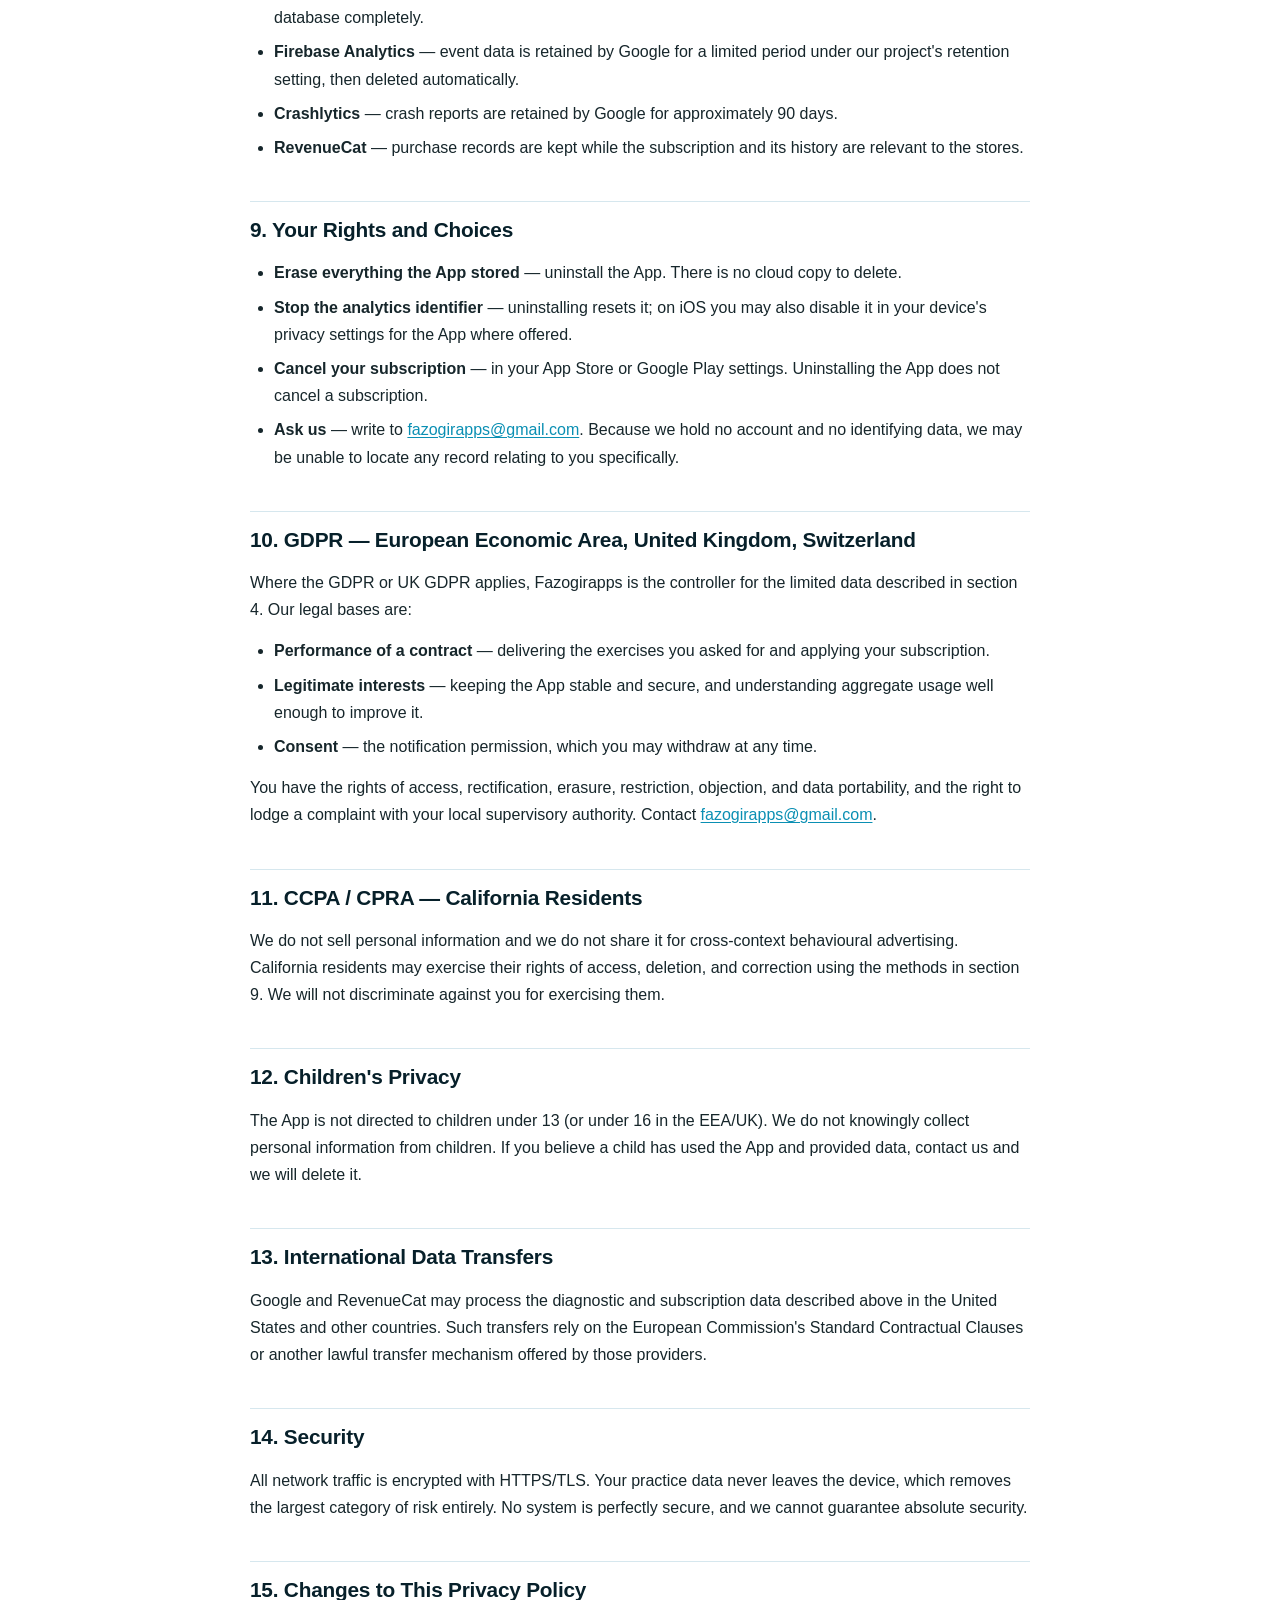
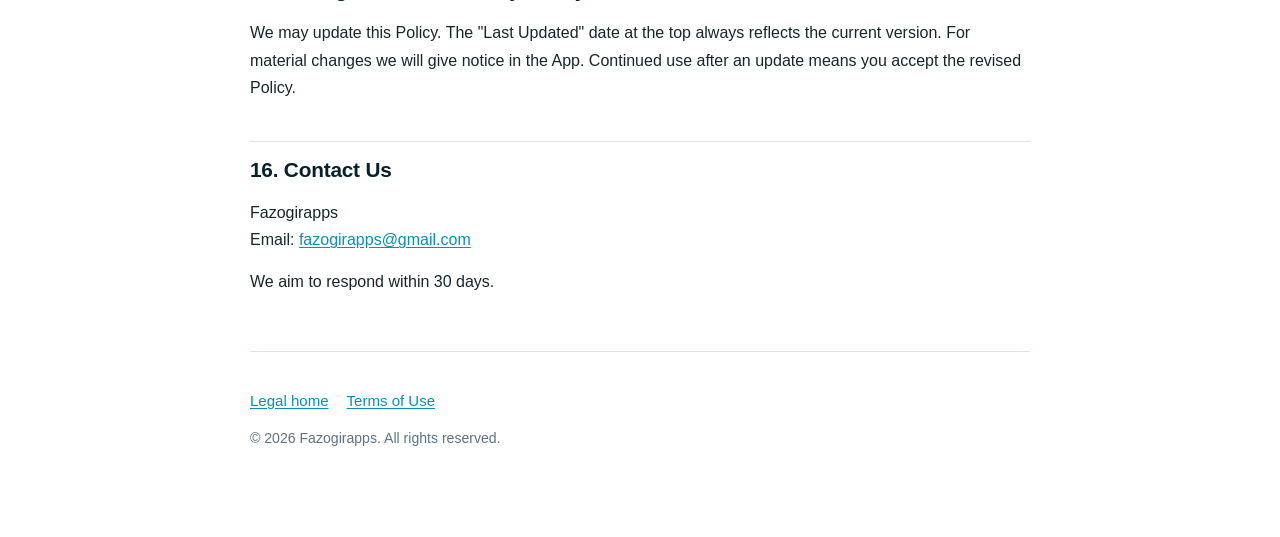
==== commit befb122f: "Privacy §4: reminders can also be switched on from the screen after a finished session" ====
--- a/privacy.html
+++ b/privacy.html
@@ -14,7 +14,7 @@
   <h1>Privacy Policy</h1>
   <p class="meta">
     For the Eye Gymnastics mobile app (<code>com.fazogirapps.eyegym</code>) on iOS and Android.<br>
-    Effective Date: <strong>August 15, 2026</strong> · Last Updated: <strong>November 13, 2026</strong>
+    Effective Date: <strong>August 15, 2026</strong> · Last Updated: <strong>November 22, 2026</strong>
   </p>
   <p class="nav-links"><a href="index.html">← Legal home</a><a href="terms.html">Terms of Use</a></p>
 </header>
@@ -80,7 +80,7 @@
           <li><code>streak_milestone</code> — the streak length reached</li>
           <li><code>badge_unlocked</code> — the achievement identifier</li>
           <li><code>reminder_scheduled</code> — how many daily reminders are set</li>
-          <li><code>reminder_enabled</code> — where reminders were switched on: the opening questionnaire or settings</li>
+          <li><code>reminder_enabled</code> — where reminders were switched on: the opening questionnaire, the reminder screen after a finished session, or settings</li>
           <li><code>timer_2020_started</code> — the length of the break-timer session in minutes</li>
           <li><code>review_requested</code> — no parameters</li>
         </ul>
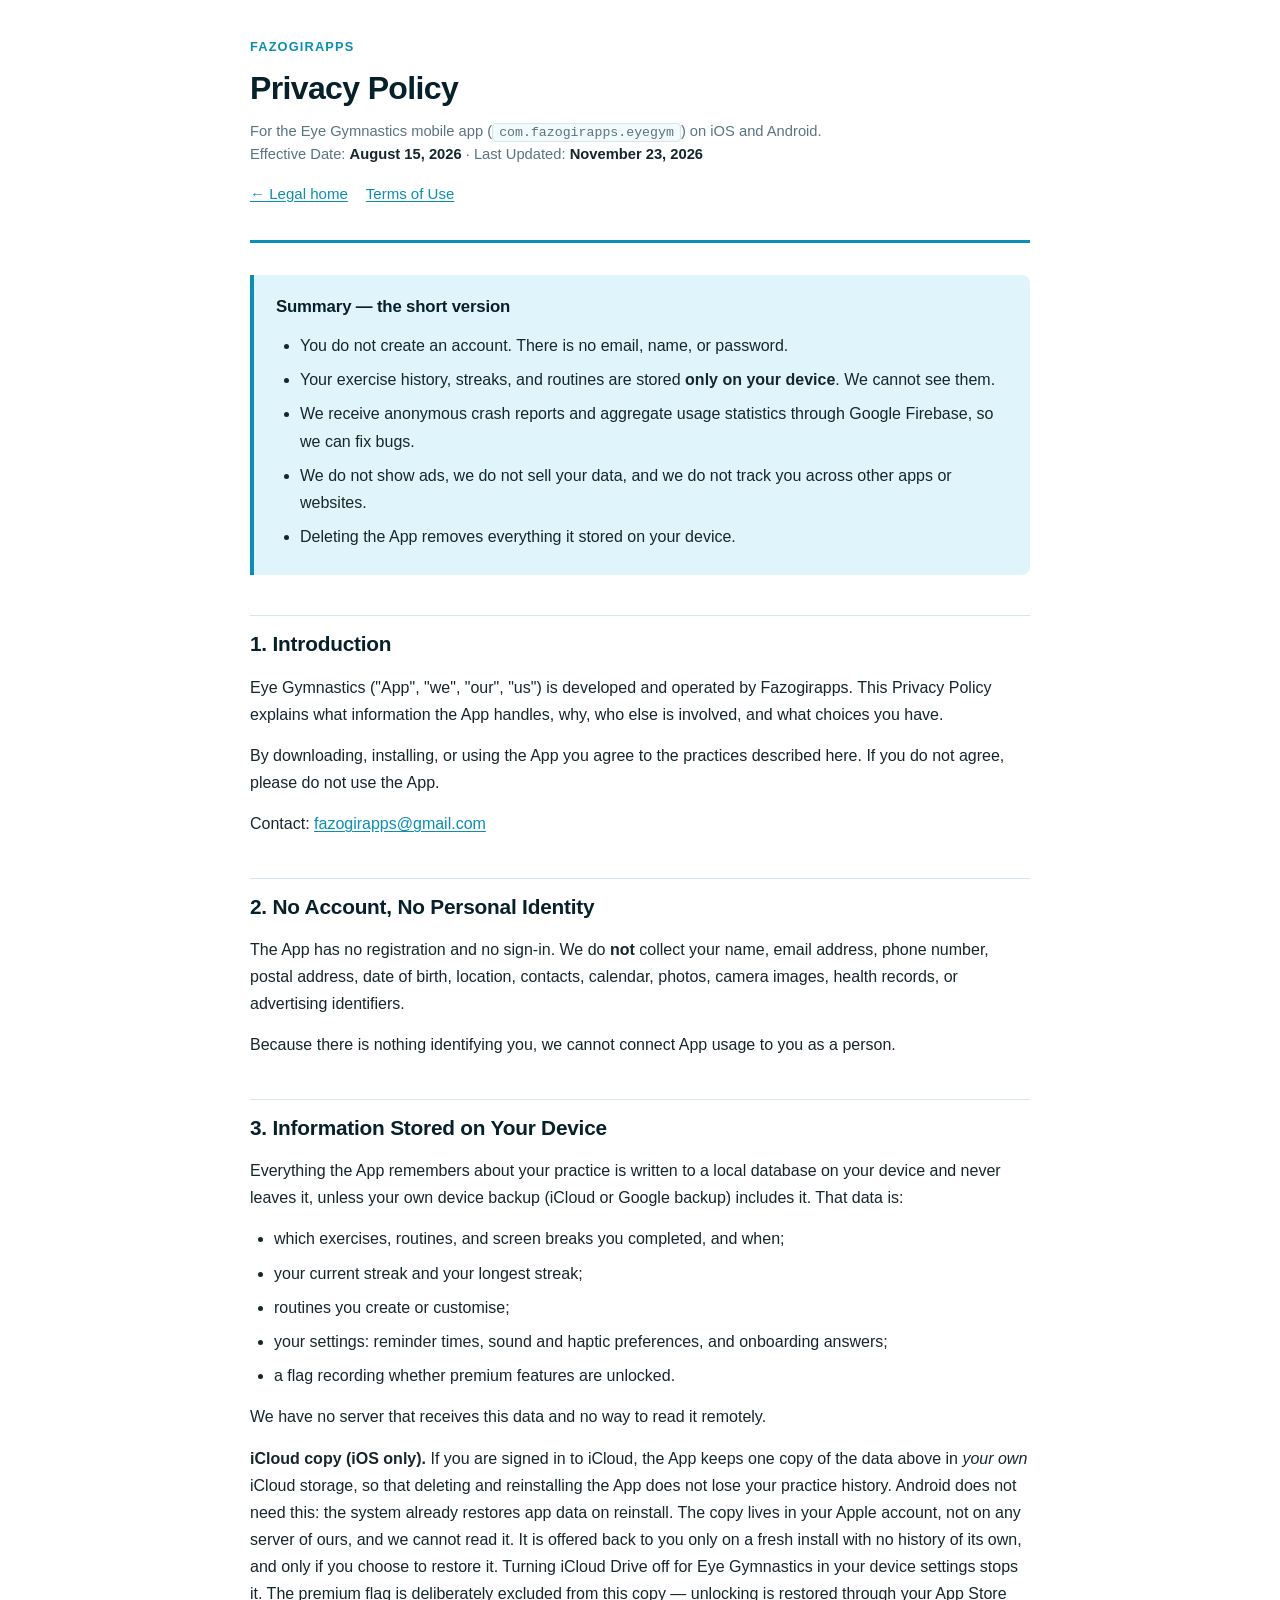
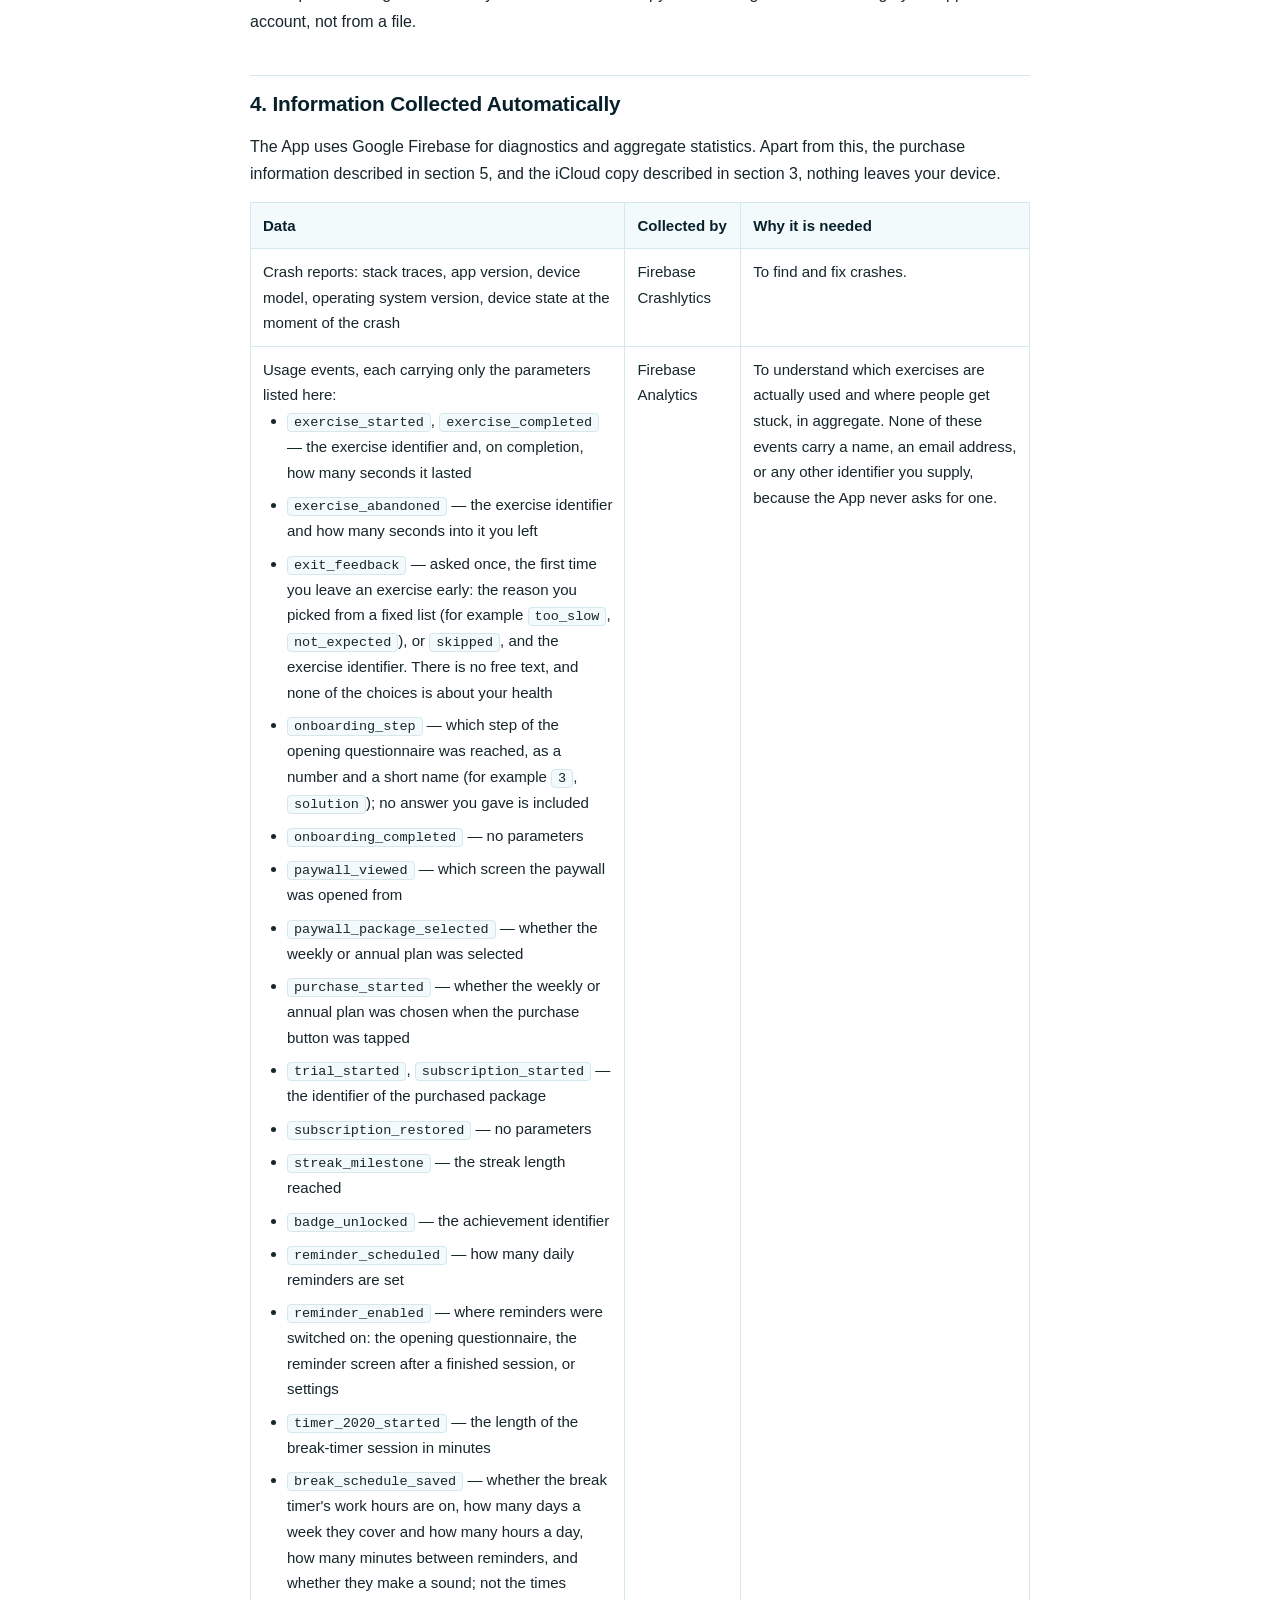
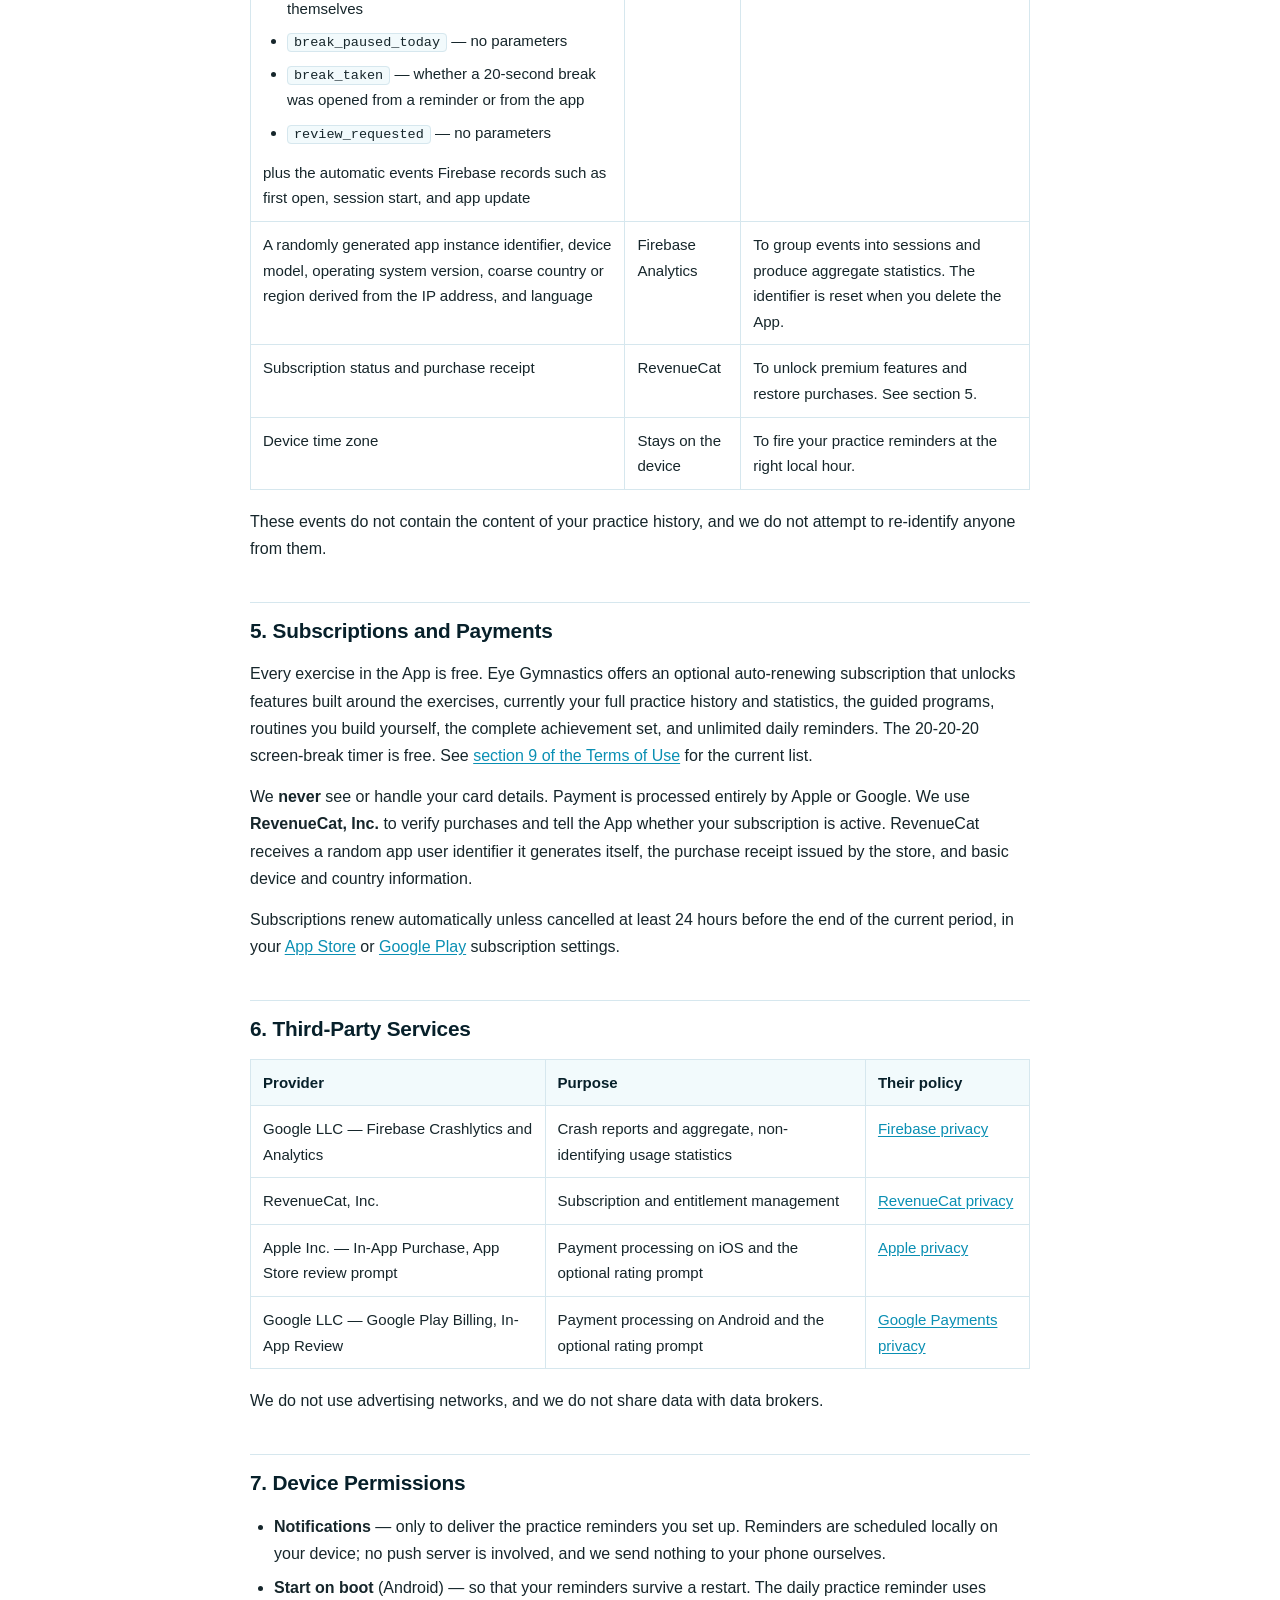
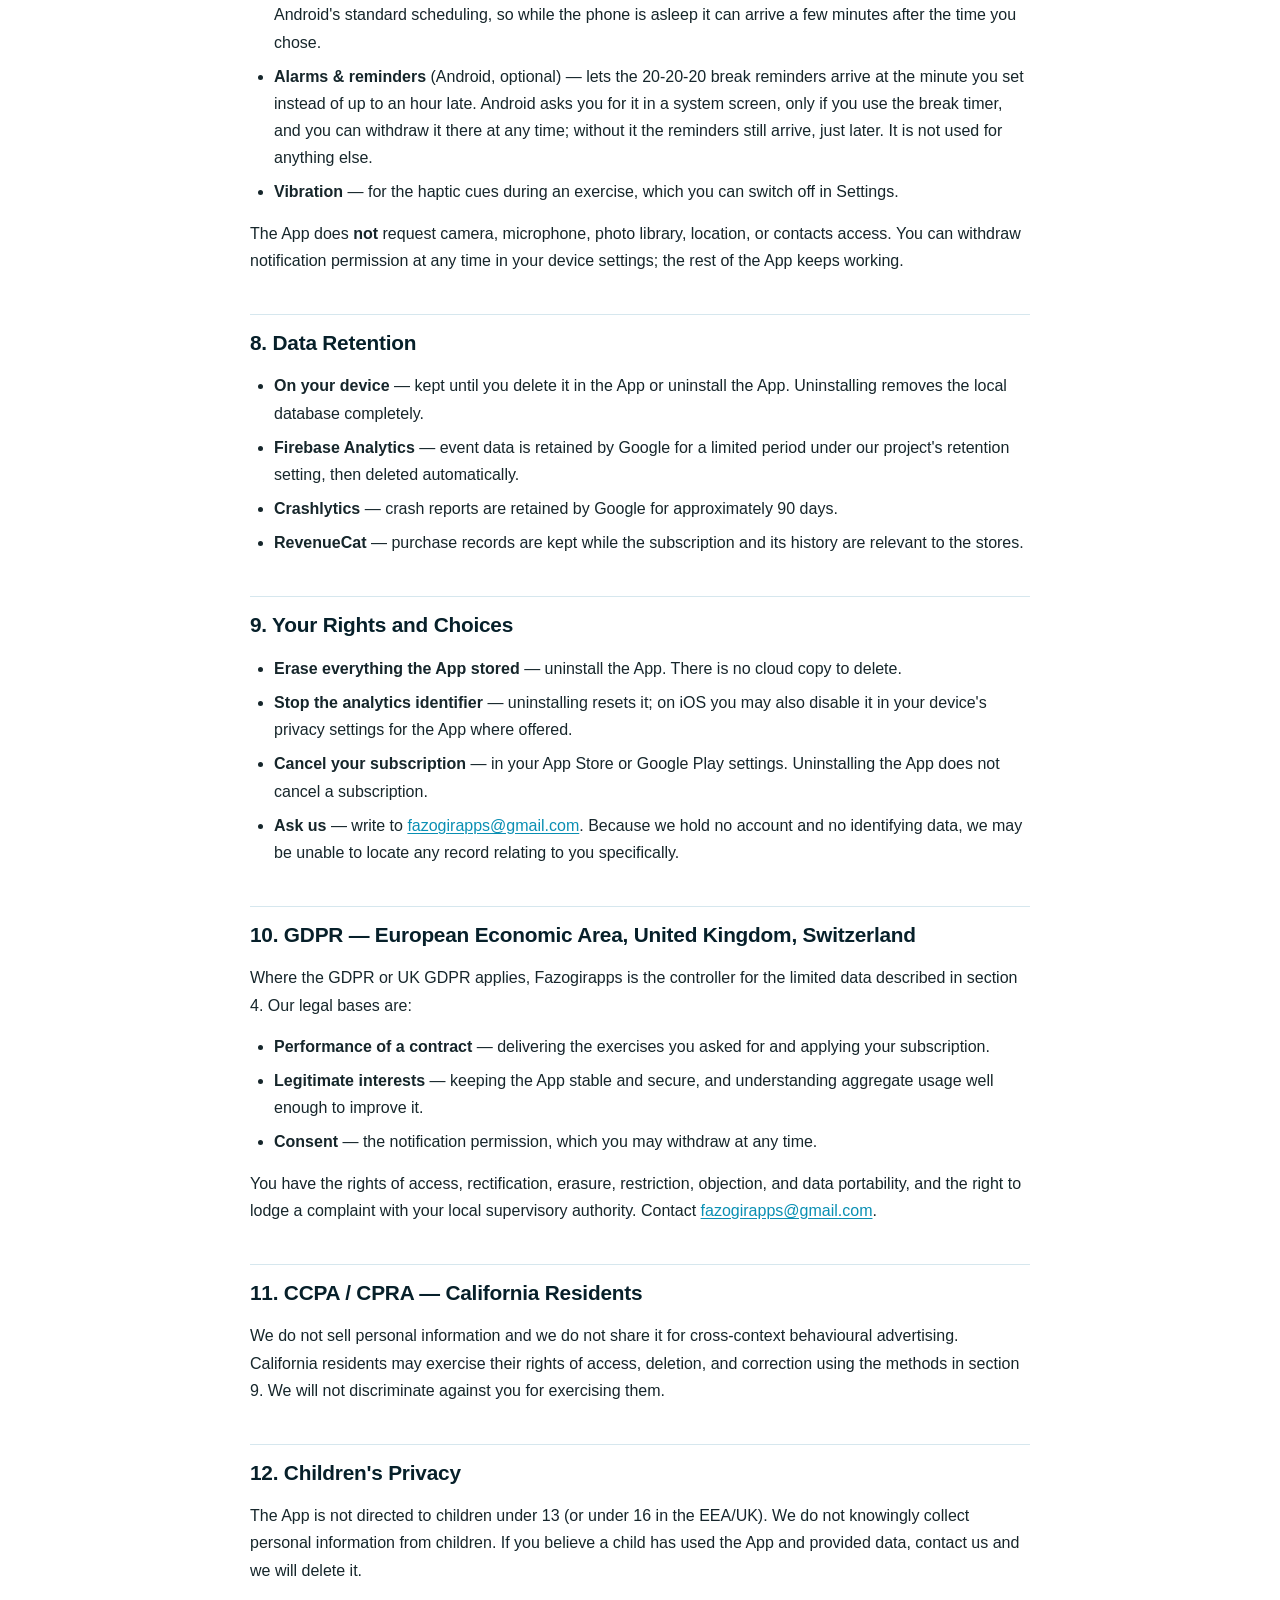
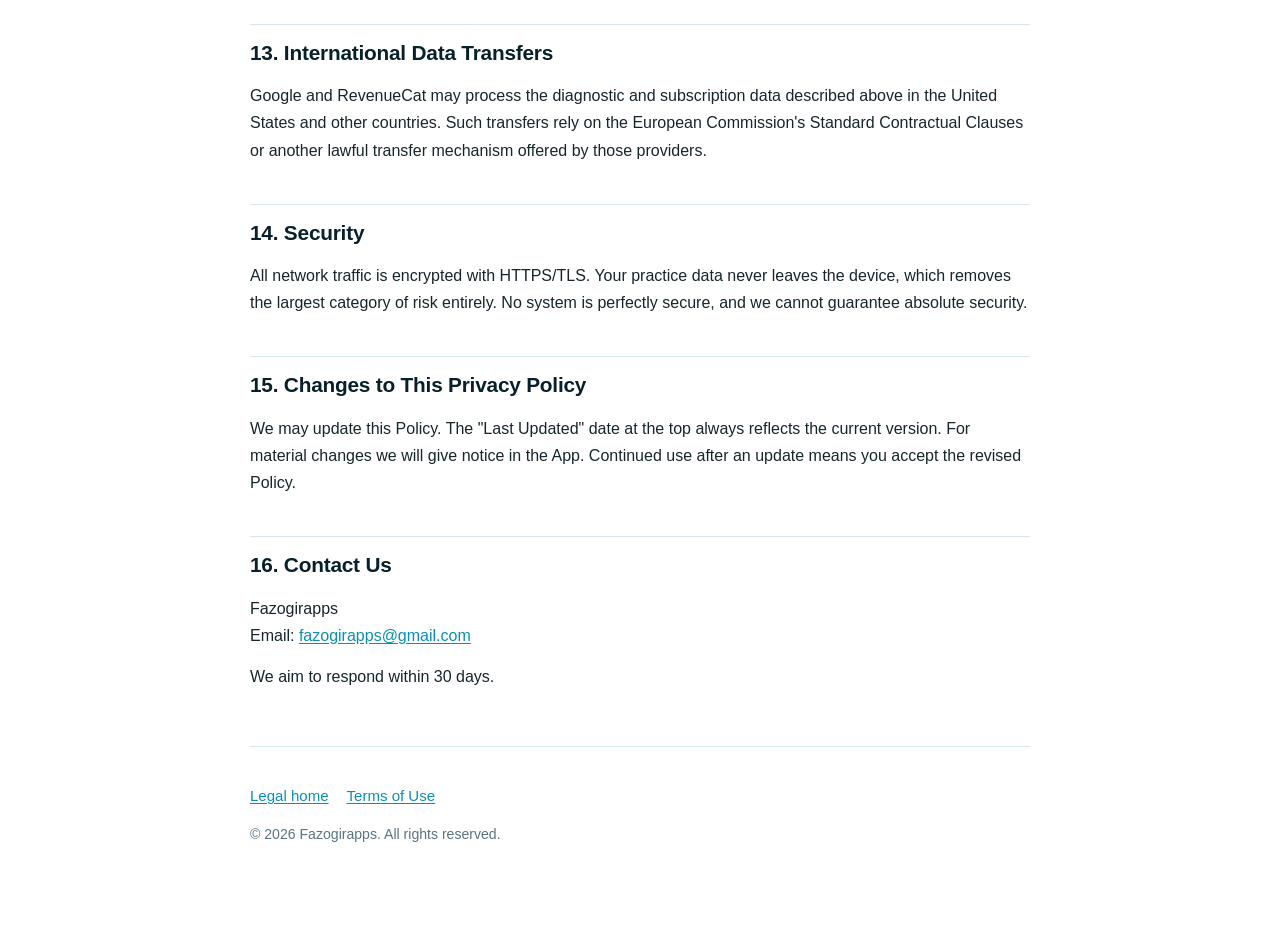
==== commit e2651f97: "Privacy: break-timer events and the Alarms & reminders permission" ====
--- a/privacy.html
+++ b/privacy.html
@@ -14,7 +14,7 @@
   <h1>Privacy Policy</h1>
   <p class="meta">
     For the Eye Gymnastics mobile app (<code>com.fazogirapps.eyegym</code>) on iOS and Android.<br>
-    Effective Date: <strong>August 15, 2026</strong> · Last Updated: <strong>November 22, 2026</strong>
+    Effective Date: <strong>August 15, 2026</strong> · Last Updated: <strong>November 23, 2026</strong>
   </p>
   <p class="nav-links"><a href="index.html">← Legal home</a><a href="terms.html">Terms of Use</a></p>
 </header>
@@ -82,6 +82,9 @@
           <li><code>reminder_scheduled</code> — how many daily reminders are set</li>
           <li><code>reminder_enabled</code> — where reminders were switched on: the opening questionnaire, the reminder screen after a finished session, or settings</li>
           <li><code>timer_2020_started</code> — the length of the break-timer session in minutes</li>
+          <li><code>break_schedule_saved</code> — whether the break timer's work hours are on, how many days a week they cover and how many hours a day, how many minutes between reminders, and whether they make a sound; not the times themselves</li>
+          <li><code>break_paused_today</code> — no parameters</li>
+          <li><code>break_taken</code> — whether a 20-second break was opened from a reminder or from the app</li>
           <li><code>review_requested</code> — no parameters</li>
         </ul>
         plus the automatic events Firebase records such as first open, session start, and app update</td>
@@ -148,7 +151,8 @@
 <h2>7. Device Permissions</h2>
 <ul>
   <li><strong>Notifications</strong> — only to deliver the practice reminders you set up. Reminders are scheduled locally on your device; no push server is involved, and we send nothing to your phone ourselves.</li>
-  <li><strong>Start on boot</strong> (Android) — so that your reminders survive a restart. Reminders use Android's standard scheduling, so while the phone is asleep one can arrive a few minutes after the time you chose.</li>
+  <li><strong>Start on boot</strong> (Android) — so that your reminders survive a restart. The daily practice reminder uses Android's standard scheduling, so while the phone is asleep it can arrive a few minutes after the time you chose.</li>
+  <li><strong>Alarms &amp; reminders</strong> (Android, optional) — lets the 20-20-20 break reminders arrive at the minute you set instead of up to an hour late. Android asks you for it in a system screen, only if you use the break timer, and you can withdraw it there at any time; without it the reminders still arrive, just later. It is not used for anything else.</li>
   <li><strong>Vibration</strong> — for the haptic cues during an exercise, which you can switch off in Settings.</li>
 </ul>
 <p>The App does <strong>not</strong> request camera, microphone, photo library, location, or contacts access. You can withdraw notification permission at any time in your device settings; the rest of the App keeps working.</p>
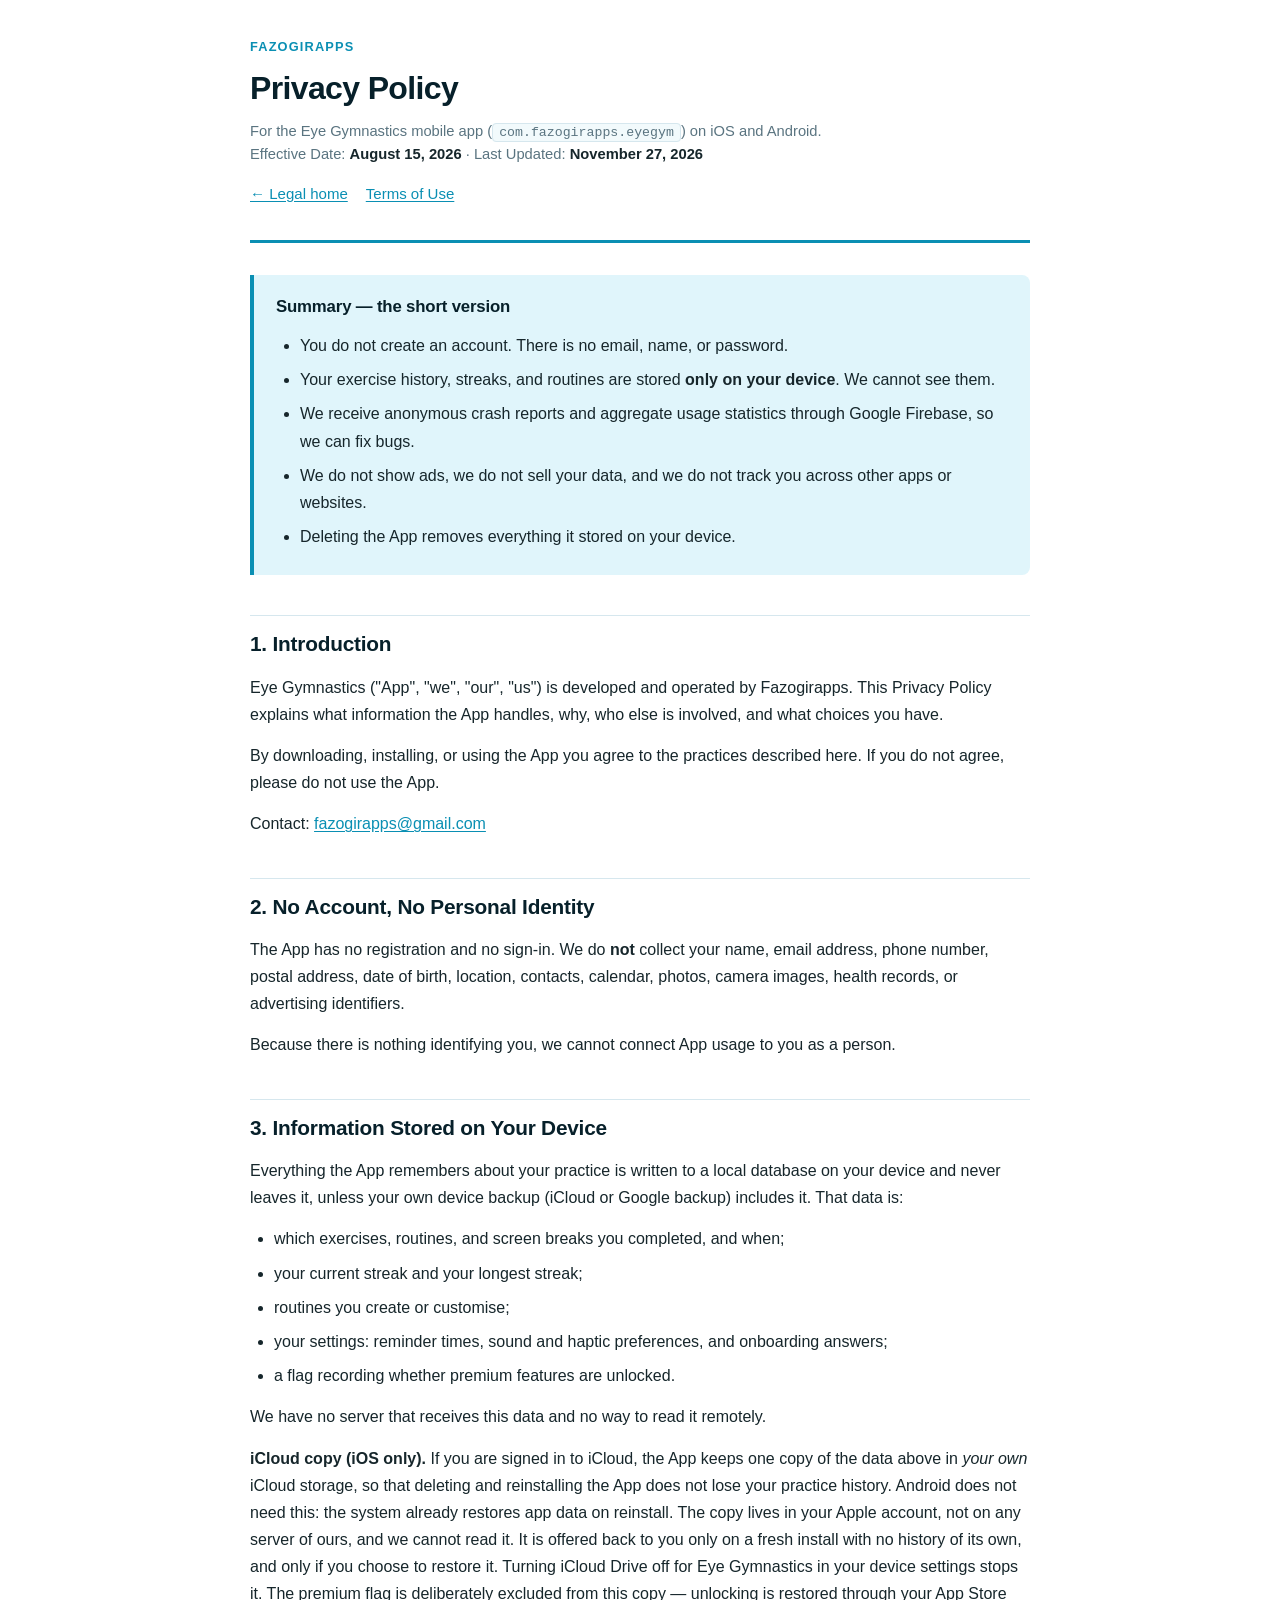
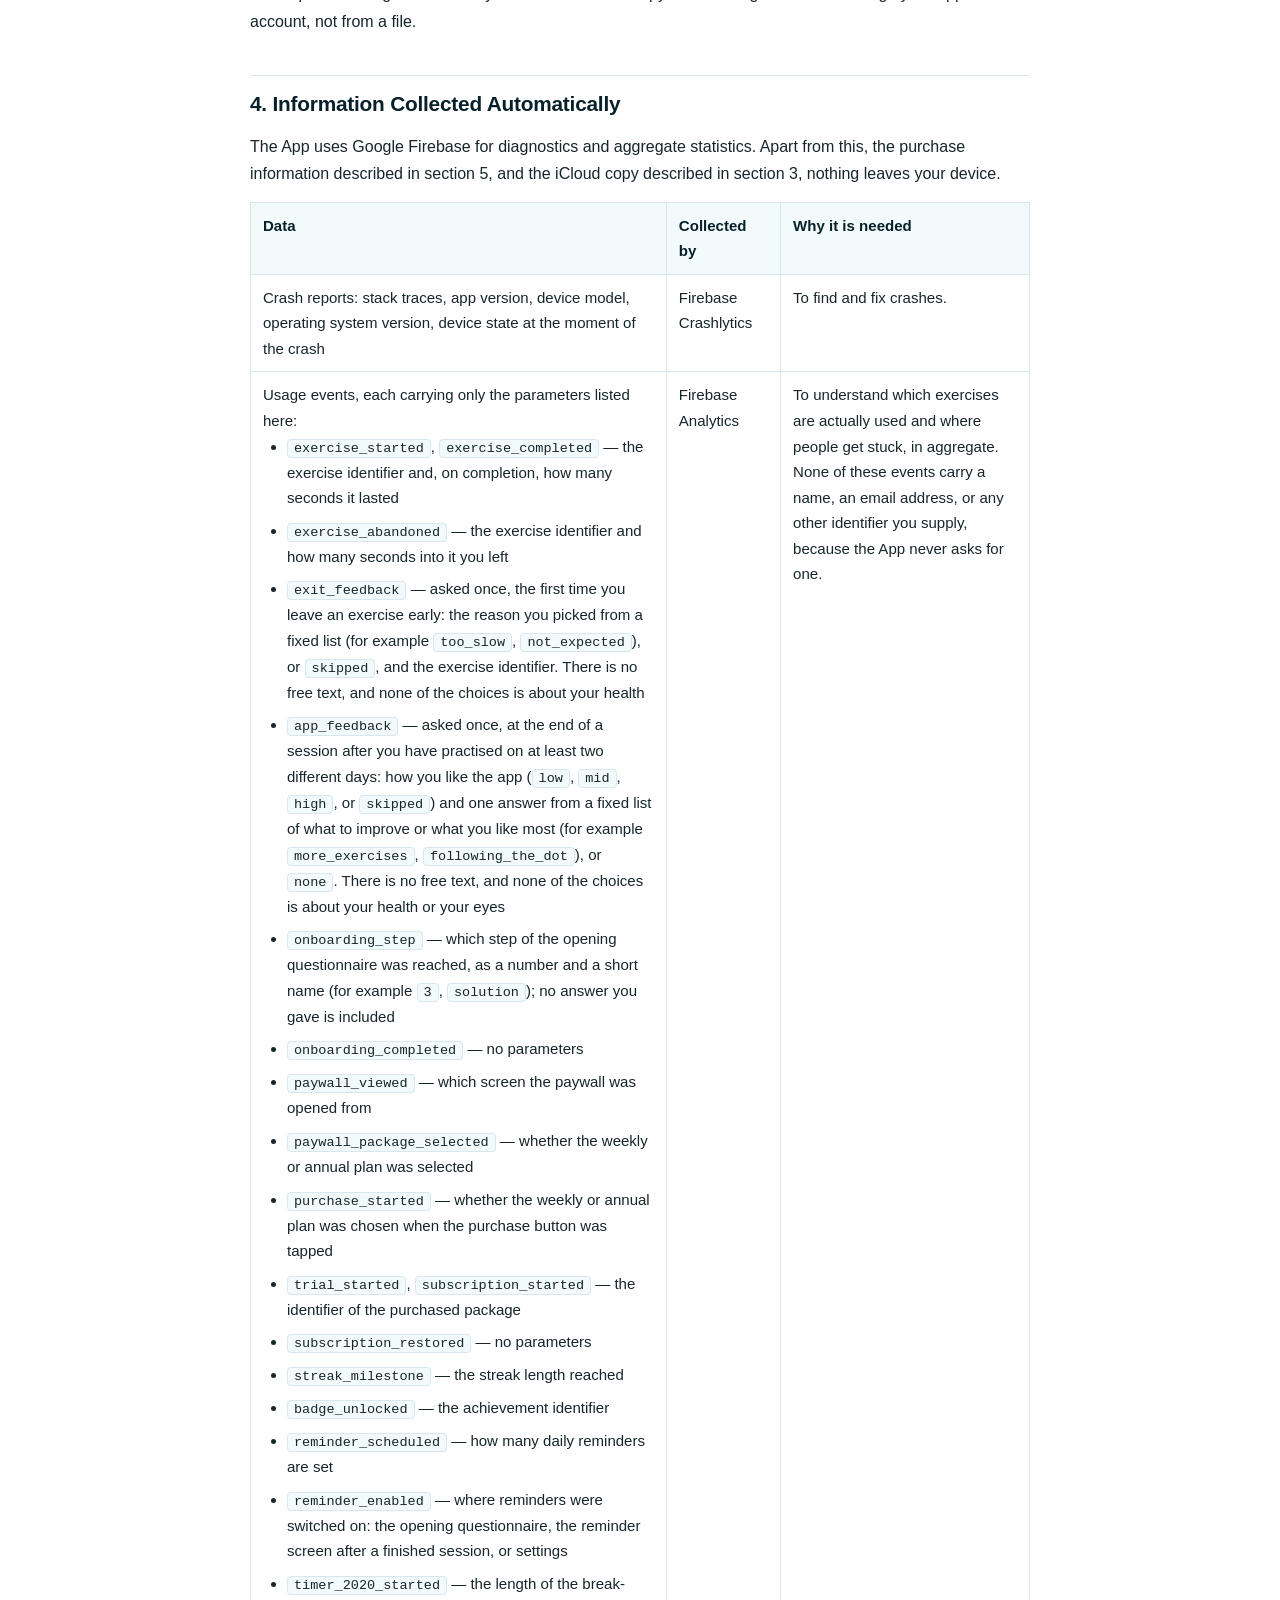
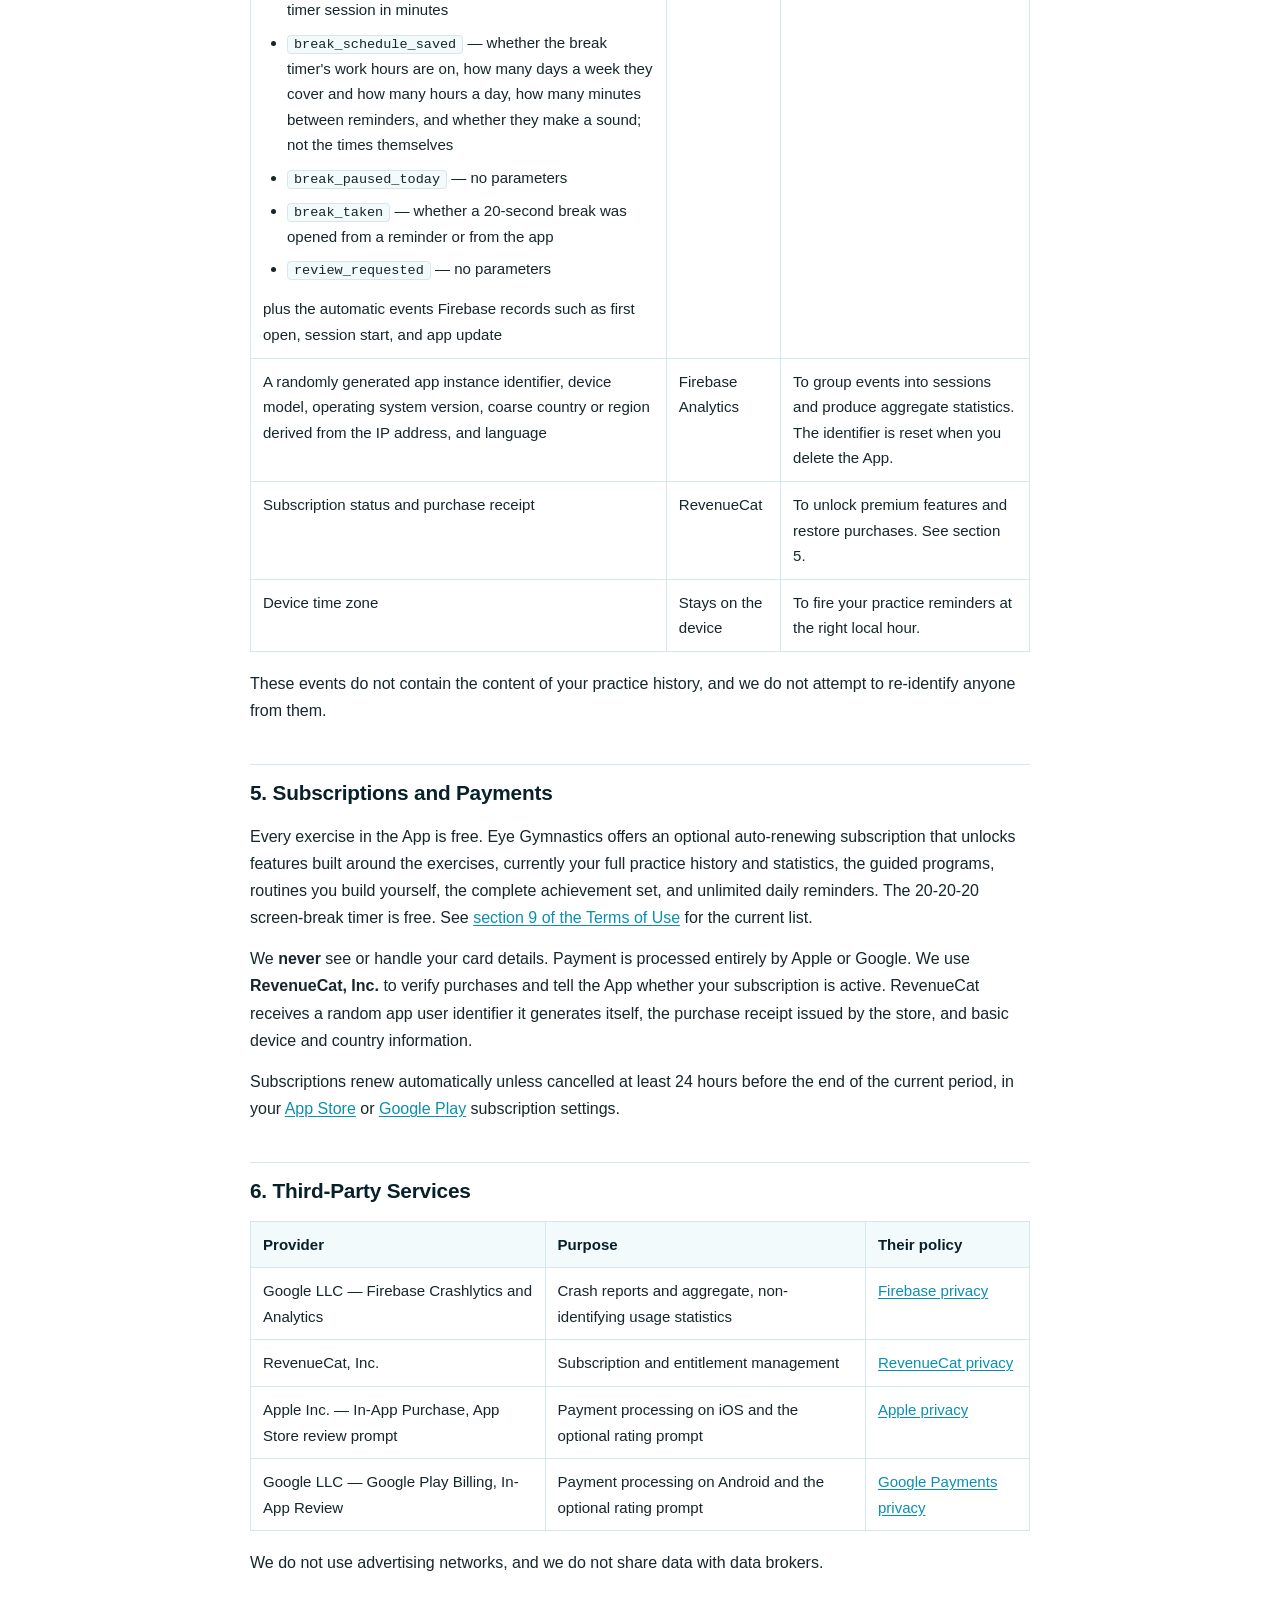
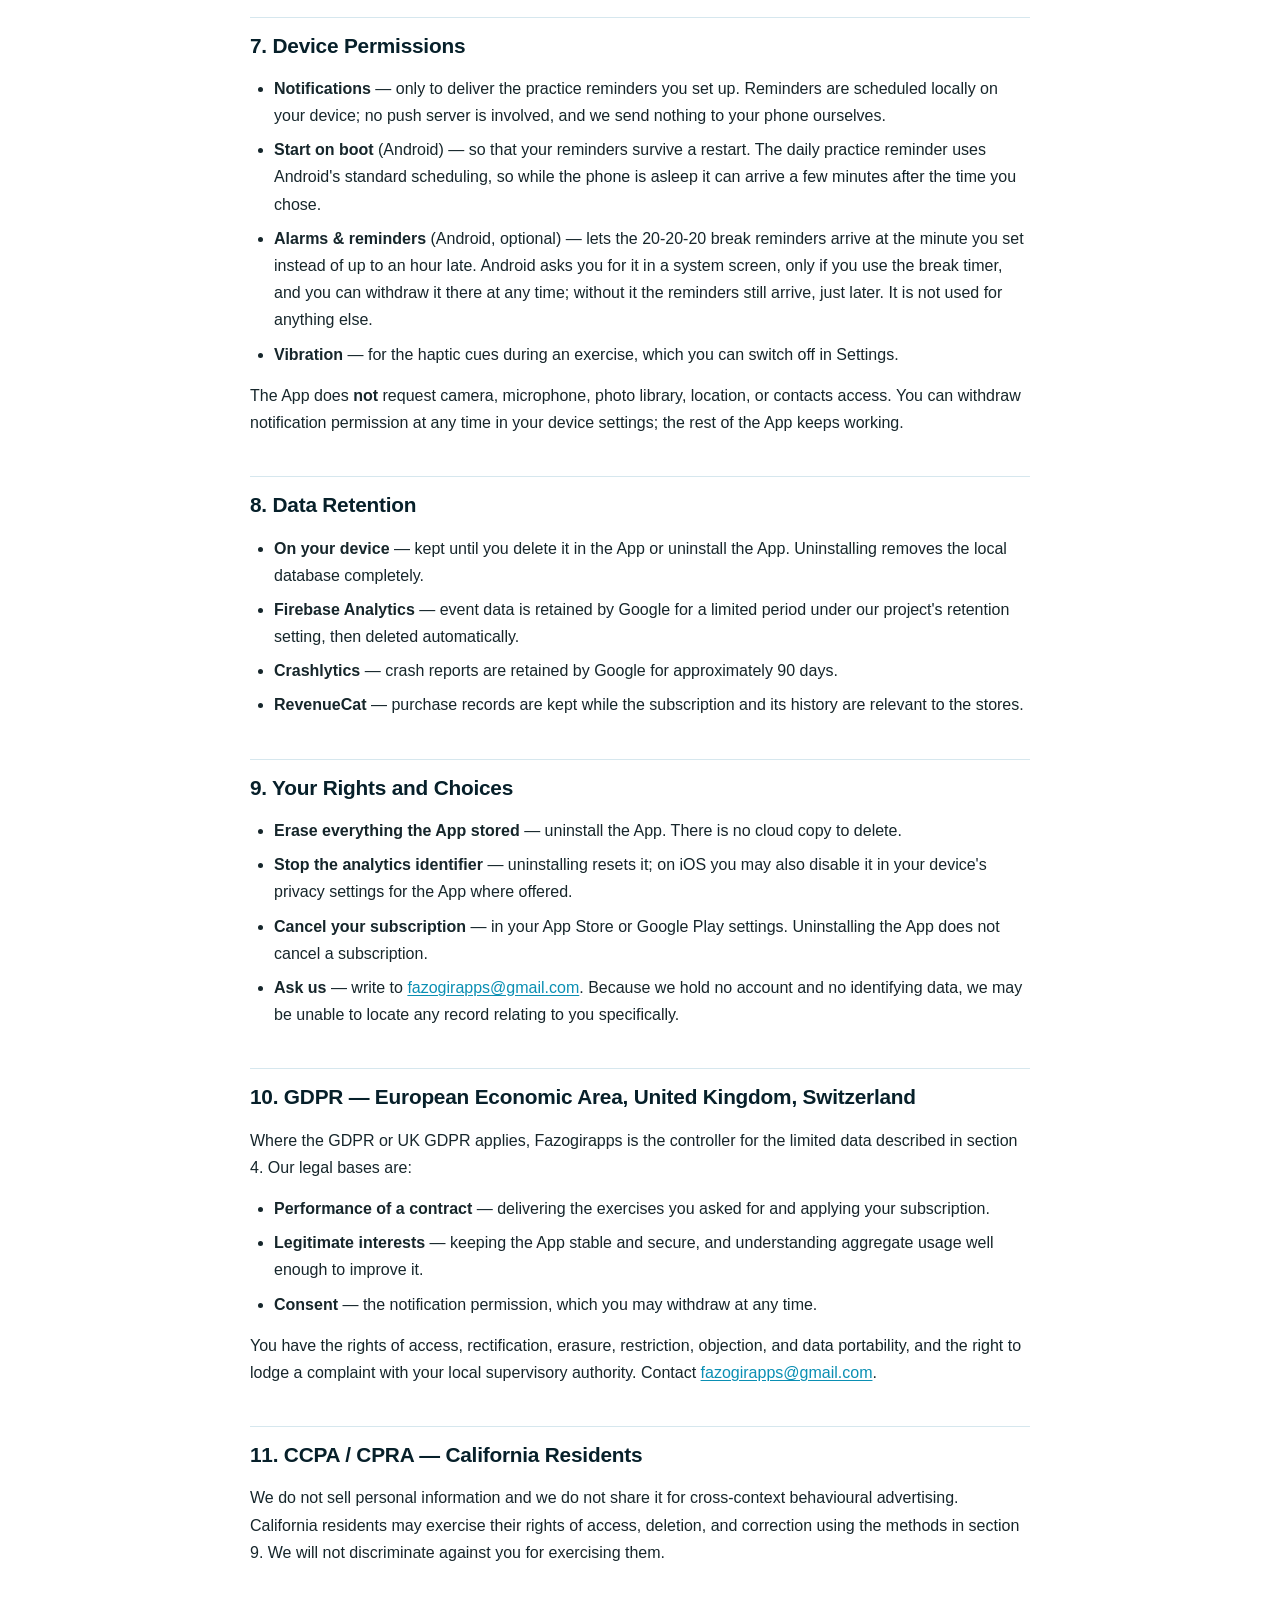
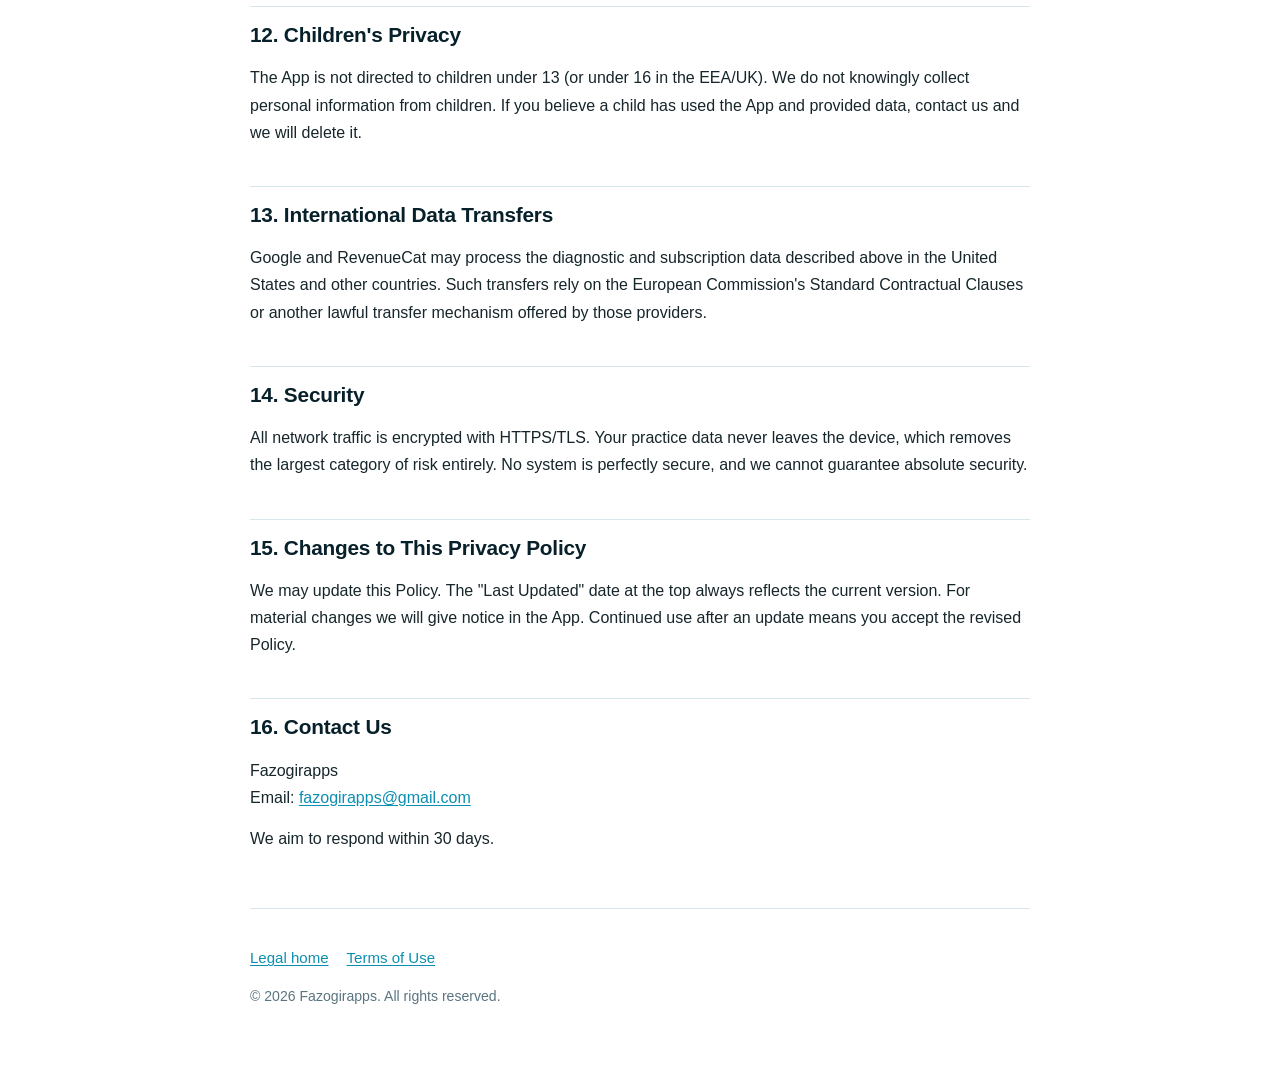
==== commit 2c6763a1: "Privacy §4: list app_feedback, the one-time question for returning users" ====
--- a/privacy.html
+++ b/privacy.html
@@ -14,7 +14,7 @@
   <h1>Privacy Policy</h1>
   <p class="meta">
     For the Eye Gymnastics mobile app (<code>com.fazogirapps.eyegym</code>) on iOS and Android.<br>
-    Effective Date: <strong>August 15, 2026</strong> · Last Updated: <strong>November 23, 2026</strong>
+    Effective Date: <strong>August 15, 2026</strong> · Last Updated: <strong>November 27, 2026</strong>
   </p>
   <p class="nav-links"><a href="index.html">← Legal home</a><a href="terms.html">Terms of Use</a></p>
 </header>
@@ -70,6 +70,7 @@
           <li><code>exercise_started</code>, <code>exercise_completed</code> — the exercise identifier and, on completion, how many seconds it lasted</li>
           <li><code>exercise_abandoned</code> — the exercise identifier and how many seconds into it you left</li>
           <li><code>exit_feedback</code> — asked once, the first time you leave an exercise early: the reason you picked from a fixed list (for example <code>too_slow</code>, <code>not_expected</code>), or <code>skipped</code>, and the exercise identifier. There is no free text, and none of the choices is about your health</li>
+          <li><code>app_feedback</code> — asked once, at the end of a session after you have practised on at least two different days: how you like the app (<code>low</code>, <code>mid</code>, <code>high</code>, or <code>skipped</code>) and one answer from a fixed list of what to improve or what you like most (for example <code>more_exercises</code>, <code>following_the_dot</code>), or <code>none</code>. There is no free text, and none of the choices is about your health or your eyes</li>
           <li><code>onboarding_step</code> — which step of the opening questionnaire was reached, as a number and a short name (for example <code>3</code>, <code>solution</code>); no answer you gave is included</li>
           <li><code>onboarding_completed</code> — no parameters</li>
           <li><code>paywall_viewed</code> — which screen the paywall was opened from</li>
